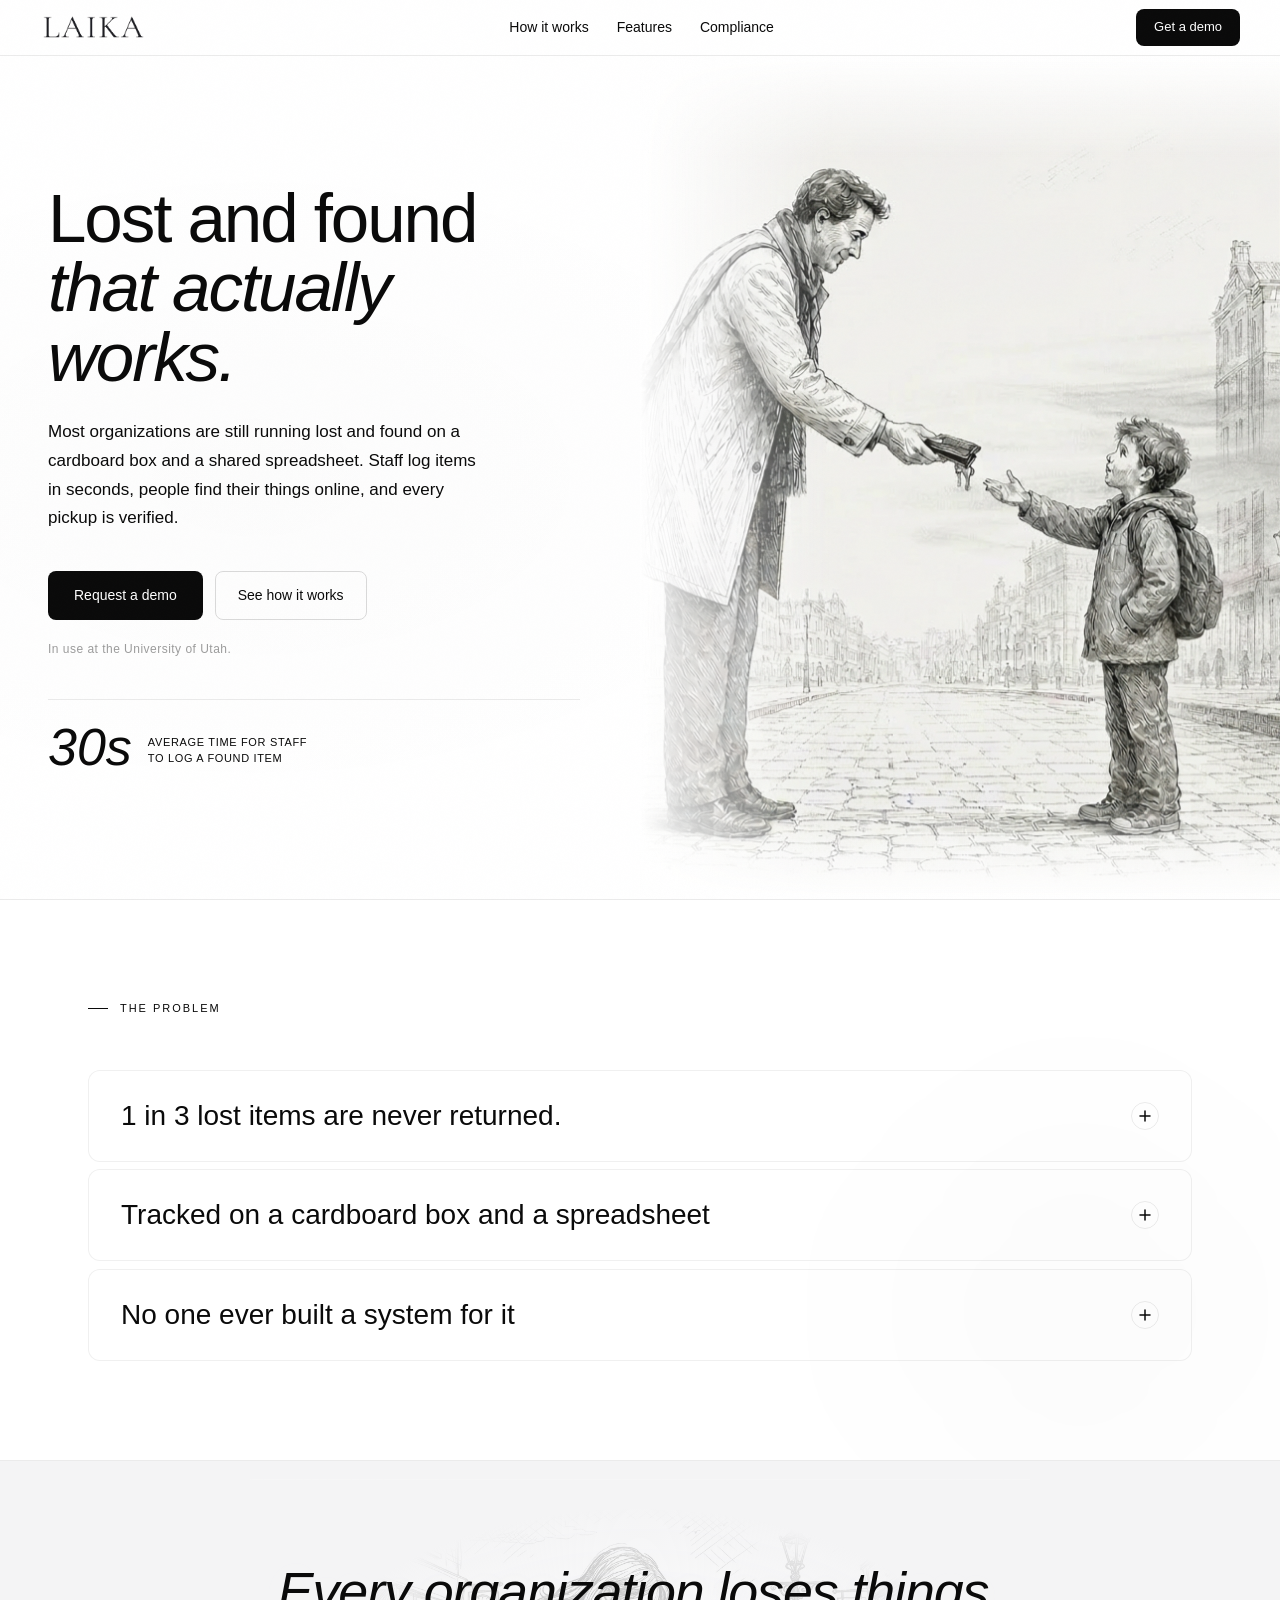
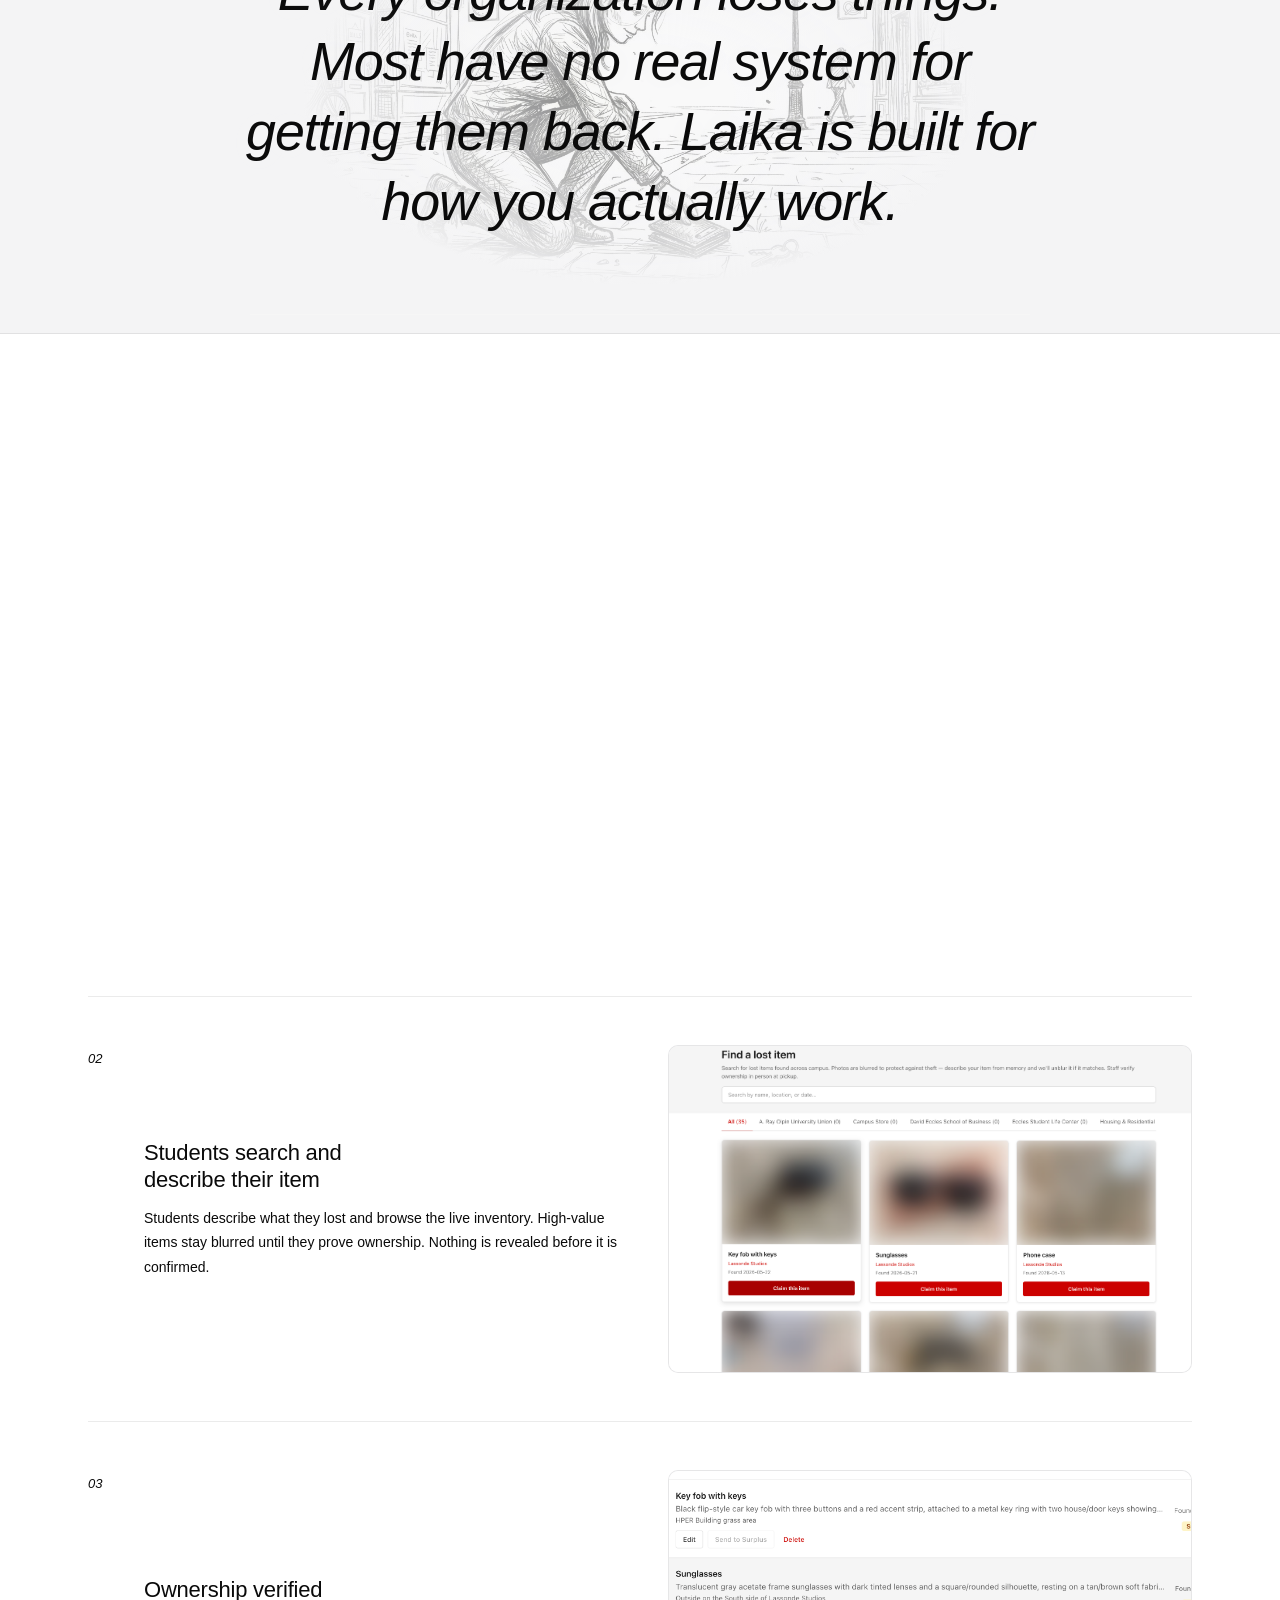
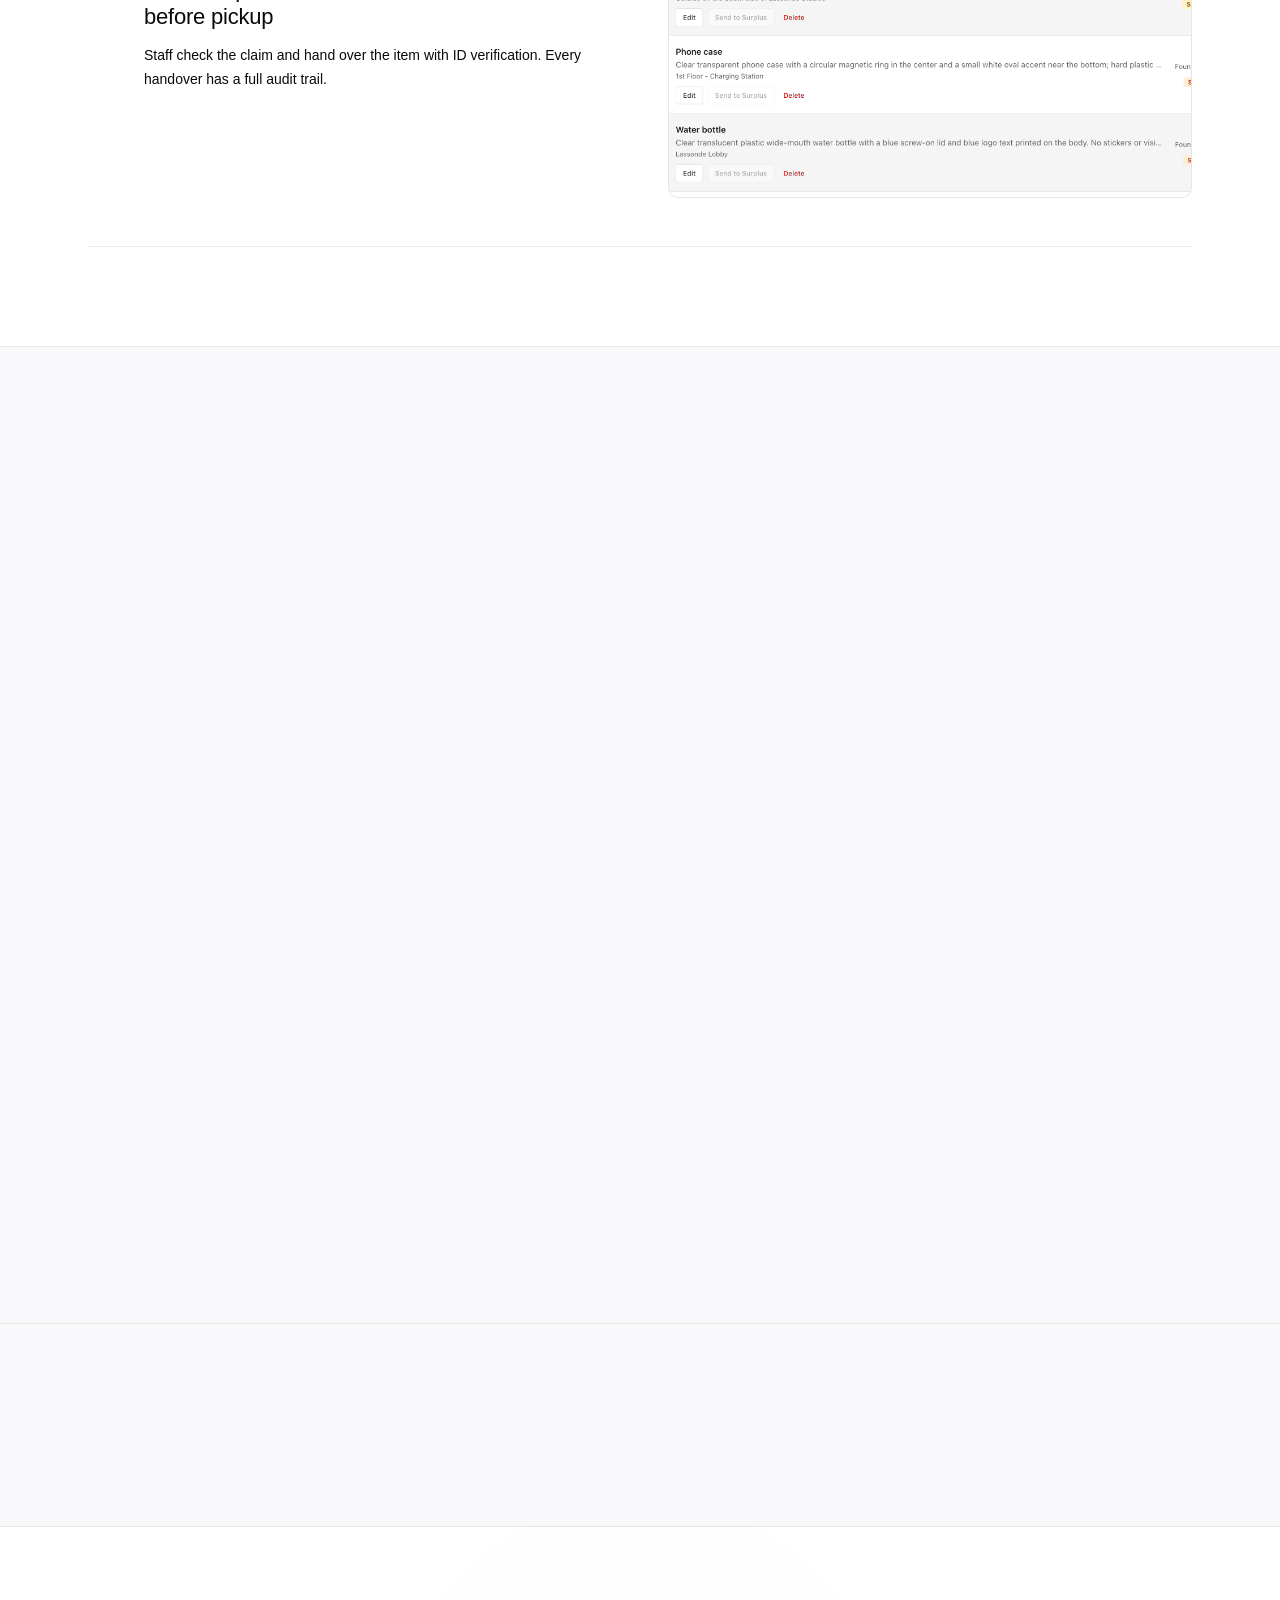
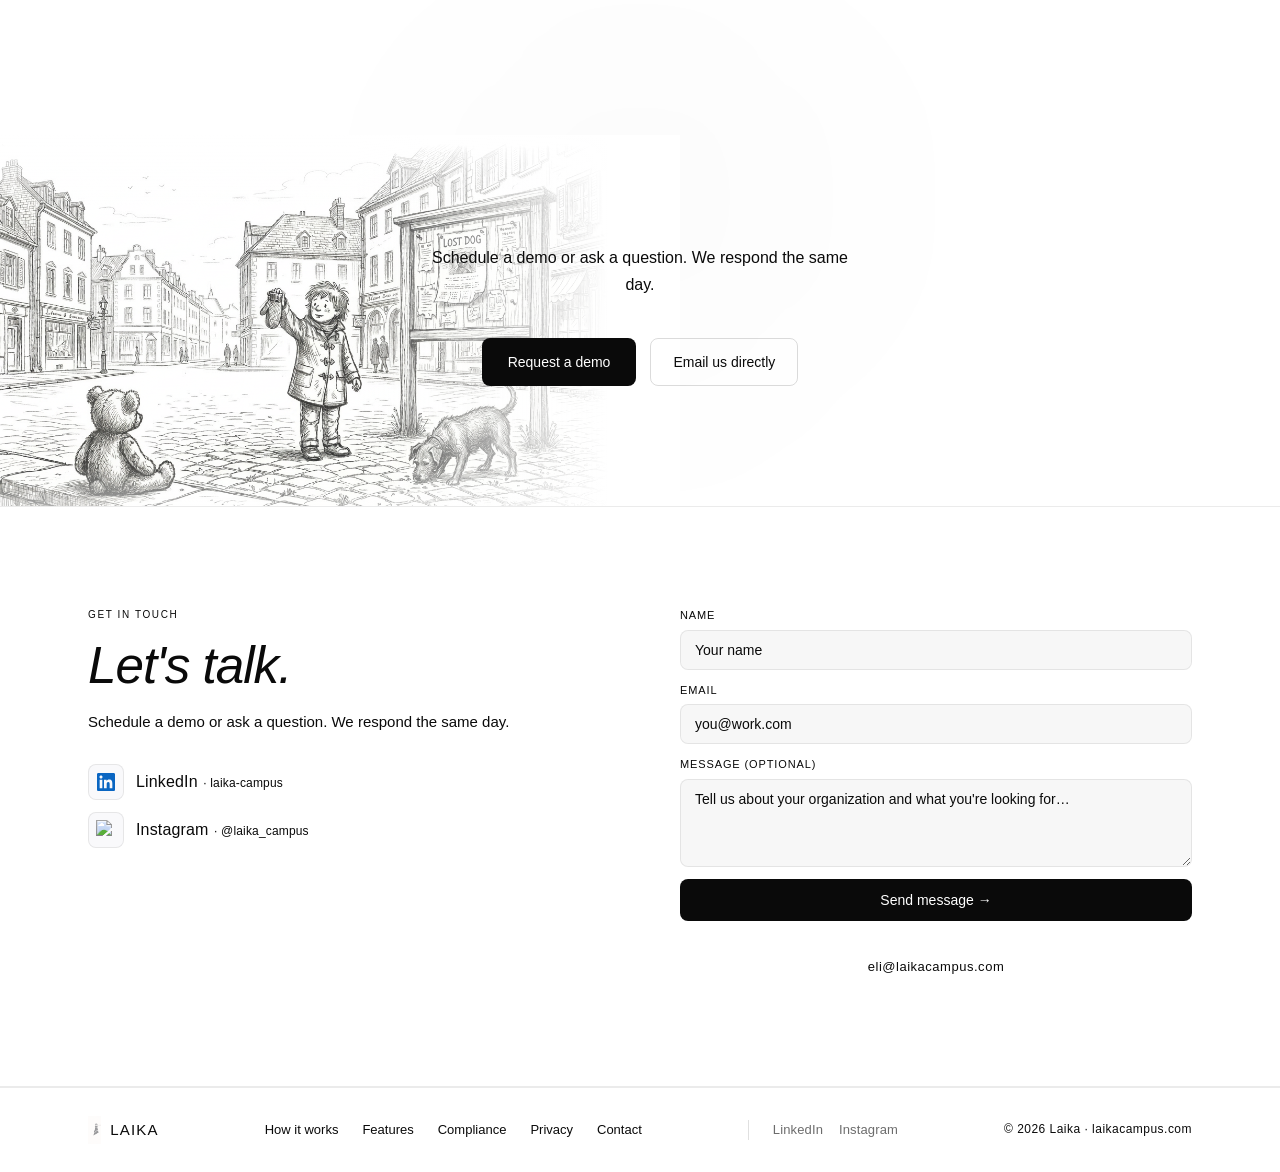
==== index.html @ a69e07b5 "style(marketing): switch all text to Satoshi and unify to one dark color Replace Inter + Cormorant G" ====
<!DOCTYPE html>
<html lang="en">
<head>
<meta charset="UTF-8">
<meta name="viewport" content="width=device-width, initial-scale=1.0">
<title>Laika · Lost & Found for Universities</title>
<meta name="description" content="Laika is modern lost and found infrastructure. Staff log items in 30 seconds. People find their things online. Ownership verified at pickup.">
<link rel="preconnect" href="https://api.fontshare.com" crossorigin>
<link href="https://api.fontshare.com/v2/css?f[]=satoshi@300,400,500,700,900&display=swap" rel="stylesheet">
<link rel="stylesheet" href="motion.css">
<script>document.documentElement.classList.add('js-motion');</script>
<style>
*,*::before,*::after{margin:0;padding:0;box-sizing:border-box}
html{scroll-behavior:auto}

:root{
  /* Swarm-matched light palette */
  --bg:      #ffffff;
  --bg2:     #f9f9fb;
  --bg3:     #f4f4f5;
  --surface: rgba(0,0,0,0.02);
  --border:  rgba(0,0,0,0.08);
  --border2: rgba(0,0,0,0.04);
  --text:    #0a0a0a;
  --text2:   #0a0a0a;
  --text3:   #0a0a0a;
  --accent:  #0a0a0a;
  --r:       8px;
  --max:     1200px;
  --pad:     48px;
}

body{
  background:var(--bg);
  color:var(--text);
  font-family:'Satoshi',-apple-system,sans-serif;
  font-size:16px;
  line-height:1.6;
  -webkit-font-smoothing:antialiased;
  overflow-x:hidden;
  padding-top:56px;
}

/* Grain overlay */
body::before{
  content:'';position:fixed;inset:0;
  pointer-events:none;z-index:9999;opacity:0.015;
  background-image:url("data:image/svg+xml,%3Csvg viewBox='0 0 256 256' xmlns='http://www.w3.org/2000/svg'%3E%3Cfilter id='n'%3E%3CfeTurbulence type='fractalNoise' baseFrequency='0.9' numOctaves='4' stitchTiles='stitch'/%3E%3C/filter%3E%3Crect width='100%25' height='100%25' filter='url(%23n)'/%3E%3C/svg%3E");
  background-size:180px;
}

.wrap{
  max-width:var(--max);
  margin:0 auto;
  padding:0 var(--pad);
}


/* ─── NAV ─────────────────────────────────────────────────────────────────── */
nav{
  position:fixed;top:0;left:0;right:0;z-index:100;
  height:56px;
  display:flex;align-items:center;
  background:rgba(255,255,255,0.92);
  backdrop-filter:blur(20px);
  -webkit-backdrop-filter:blur(20px);
  border-bottom:1px solid var(--border);
}
.nav-inner{
  padding:0 40px;width:100%;
  display:flex;align-items:center;justify-content:space-between;
}
.nav-logo{
  text-decoration:none;
  display:flex;align-items:center;gap:9px;
}
.nav-logo-mark{
  height:28px;width:auto;display:block;
  opacity:0.85;
}
.nav-logo-img{
  height:28px;width:auto;display:block;
}
.nav-links{
  display:flex;align-items:center;gap:28px;
}
.nav-link{
  font-size:14px;font-weight:400;
  color:var(--text2);text-decoration:none;
  transition:color 0.15s;
}
.nav-link:hover{color:var(--text);}
.nav-cta{
  background:var(--accent);color:var(--bg);
  padding:8px 18px;border-radius:var(--r);
  font-size:13px;font-weight:500;
  text-decoration:none;
  transition:opacity 0.15s,transform 0.15s;
}
.nav-cta:hover{opacity:0.88;transform:translateY(-1px);}

/* ─── HERO ────────────────────────────────────────────────────────────────── */
.hero{
  min-height:calc(100vh - 56px);
  display:grid;
  grid-template-columns:1fr 1fr;
  align-items:center;
  position:relative;overflow:hidden;
  border-bottom:1px solid var(--border);
}
.hero::before{
  content:'';position:absolute;inset:0;
  background:radial-gradient(ellipse 70% 60% at 20% 50%, rgba(0,0,0,0.012) 0%, transparent 70%);
  pointer-events:none;
}

.hero-text{
  padding:80px 0 80px var(--pad);
  max-width:580px;
  position:relative;z-index:2;
}

.hero-eyebrow{
  display:inline-flex;align-items:center;gap:10px;
  font-size:11px;font-weight:500;
  letter-spacing:0.18em;text-transform:uppercase;
  color:var(--text3);margin-bottom:28px;
  animation:laika-up 0.6s 0.08s var(--motion-ease) both;
}
.hero-eyebrow::before{
  content:'';width:22px;height:1px;
  background:var(--text3);display:inline-block;flex-shrink:0;
}

.hero h1{
  font-family:'Satoshi',sans-serif;
  font-size:clamp(52px,5.4vw,78px);
  font-weight:300;line-height:1.0;
  letter-spacing:-0.03em;
  color:var(--text);
  margin-bottom:26px;
  animation:laika-up 0.6s 0.18s var(--motion-ease) both;
}
.hero h1 em{font-style:italic;color:#0a0a0a;}

.hero-sub{
  font-size:17px;color:var(--text2);
  font-weight:300;line-height:1.7;
  max-width:440px;margin-bottom:38px;
  animation:laika-up 0.6s 0.28s var(--motion-ease) both;
}

.hero-btns{
  display:flex;align-items:center;gap:12px;
  margin-bottom:20px;
  animation:laika-up 0.6s 0.37s var(--motion-ease) both;
}
.hero-trust{
  font-size:12px;font-weight:400;
  color:rgba(10,10,10,0.4);
  letter-spacing:0.04em;
  margin-bottom:40px;
}
.btn-primary{
  background:var(--accent);color:var(--bg);
  padding:13px 26px;border-radius:var(--r);
  font-size:14px;font-weight:500;
  text-decoration:none;
  transition:opacity 0.15s,transform 0.15s,box-shadow 0.2s;
}
.btn-primary:hover{
  opacity:0.9;transform:translateY(-2px);
  box-shadow:0 8px 28px rgba(0,0,0,0.12);
}
.btn-secondary{
  font-size:14px;font-weight:400;
  color:var(--text2);text-decoration:none;
  border:1px solid rgba(0,0,0,0.14);
  padding:12px 22px;border-radius:var(--r);
  transition:border-color 0.15s,color 0.15s;
}
.btn-secondary:hover{color:var(--text);border-color:rgba(0,0,0,0.35);}

.hero-stat{
  display:flex;align-items:flex-end;gap:16px;
  padding-top:24px;
  border-top:1px solid var(--border);
  animation:laika-up 0.6s 0.46s var(--motion-ease) both;
}
.hero-stat-num{
  font-family:'Satoshi',sans-serif;
  font-size:52px;font-weight:300;font-style:italic;
  color:var(--text);line-height:0.9;
}
.hero-stat-label{
  font-size:11px;font-weight:400;
  color:var(--text3);letter-spacing:0.06em;
  text-transform:uppercase;line-height:1.5;
  padding-bottom:4px;
}

.hero-img{
  position:relative;
  align-self:stretch;
  overflow:hidden;
  min-height:540px;
}
.hero-img::before{
  content:'';position:absolute;inset:0;
  background:linear-gradient(to right, var(--bg) 0%, transparent 30%);
  z-index:2;pointer-events:none;
}
.hero-img::after{
  content:'';position:absolute;inset:0;
  background:linear-gradient(to bottom, var(--bg) 0%, transparent 12%, transparent 88%, var(--bg) 100%);
  z-index:2;pointer-events:none;
}
.hero-illustration{
  width:100%;height:100%;
  object-fit:cover;object-position:center top;
  opacity:0.95;
  animation:hero-settle 1.5s 0.05s var(--motion-ease) both;
}
@keyframes hero-settle{
  from{opacity:0;transform:scale(1.04);}
  to{opacity:0.95;transform:scale(1);}
}


/* ─── PROBLEM ─────────────────────────────────────────────────────────────── */
.problem{
  padding:100px 0;
  border-bottom:1px solid var(--border);
  background:var(--bg);
  position:relative;overflow:hidden;
}
.problem::after{
  content:'';position:absolute;
  bottom:-150px;right:-100px;
  width:600px;height:600px;border-radius:50%;
  background:radial-gradient(circle, rgba(0,0,0,0.018) 0%, transparent 65%);
  filter:blur(80px);pointer-events:none;
}

.s-kicker{
  display:flex;align-items:center;gap:12px;
  font-size:11px;font-weight:500;
  letter-spacing:0.18em;text-transform:uppercase;
  color:var(--text3);margin-bottom:52px;
}
.s-kicker::before{
  content:'';width:20px;height:1px;
  background:var(--text3);display:inline-block;flex-shrink:0;
}

/* ─── PROBLEM BARS ────────────────────────────────────────────────────────── */
.prob-bars{
  display:flex;flex-direction:column;gap:8px;
}
.prob-bar{
  border:1px solid rgba(0,0,0,0.06);
  border-radius:12px;background:var(--bg);
  overflow:hidden;
  transition:border-color 0.18s,background 0.18s;
}
.prob-bar:hover{
  border-color:rgba(0,0,0,0.12);background:var(--bg2);
}
.prob-bar[open]{
  background:var(--bg2);border-color:rgba(0,0,0,0.1);
}
.prob-bar-head{
  display:flex;align-items:center;gap:24px;
  padding:28px 32px;cursor:pointer;list-style:none;
  user-select:none;-webkit-user-select:none;
}
.prob-bar-head::-webkit-details-marker{display:none;}
.prob-bar-head::marker{display:none;}
.prob-bar-hl{
  flex:1;display:flex;align-items:center;gap:24px;
  font-family:'Satoshi',sans-serif;
  font-size:clamp(20px,2.2vw,28px);
  font-weight:300;color:var(--text);line-height:1.2;
}
.prob-bar-icon{
  flex-shrink:0;margin-left:auto;
  width:28px;height:28px;
  border:1px solid var(--border);border-radius:50%;
  display:flex;align-items:center;justify-content:center;
  color:var(--text3);
  transition:transform 0.22s var(--motion-ease),background 0.18s;
}
.prob-bar[open] .prob-bar-icon{
  transform:rotate(45deg);background:var(--bg3);
}
.prob-bar-body{
  padding:0 32px 28px;
  font-size:14px;font-weight:300;
  color:var(--text2);line-height:1.75;
  max-width:660px;
}

/* ─── MISSION STRIP ───────────────────────────────────────────────────────── */
.mission{
  padding:96px var(--pad);
  border-bottom:1px solid var(--border);
  background:var(--bg3);
  text-align:center;
  position:relative;overflow:hidden;
}
.mission-illus{
  position:absolute;
  top:50%;left:50%;
  transform:translate(-50%,-50%);
  width:780px;z-index:0;pointer-events:none;
}
.mission-illus::before{
  content:'';position:absolute;inset:0;z-index:2;
  background:radial-gradient(ellipse 60% 60% at center, transparent 20%, var(--bg3) 72%);
}
.mission-illus img{
  width:100%;height:auto;display:block;
  mix-blend-mode:multiply;opacity:0.45;
}
.mission-text{
  position:relative;z-index:1;
  font-family:'Satoshi',sans-serif;
  font-size:clamp(32px,4.2vw,60px);
  font-weight:300;font-style:italic;
  color:var(--text);
  line-height:1.3;letter-spacing:-0.02em;
  max-width:820px;
  margin:0 auto;
  text-shadow:0 0 60px var(--bg3), 0 0 30px var(--bg3);
}

/* ─── HOW IT WORKS ────────────────────────────────────────────────────────── */
.how{
  padding:100px 0;
  border-bottom:1px solid var(--border);
}
.how-head{
  display:flex;align-items:baseline;justify-content:space-between;
  margin-bottom:60px;
}
.how-title{
  font-family:'Satoshi',sans-serif;
  font-size:clamp(34px,3.8vw,50px);
  font-weight:300;color:var(--text);letter-spacing:-0.02em;
}
.how-subtitle{
  font-family:'Satoshi',sans-serif;
  font-size:15px;font-style:italic;
  font-weight:300;color:var(--text3);
}

.how-step{
  display:grid;
  grid-template-columns:56px 1fr 1fr;
  gap:0;
  border-top:1px solid var(--border);
  padding:48px 0;
  align-items:center;
}
.how-step:last-child{
  border-bottom:1px solid var(--border);
}
.step-n{
  font-family:'Satoshi',sans-serif;
  font-size:13px;font-style:italic;font-weight:300;
  color:var(--text3);align-self:start;padding-top:4px;
}
.step-info{padding-right:40px;}
.step-name{
  font-family:'Satoshi',sans-serif;
  font-size:22px;font-weight:400;
  color:var(--text);letter-spacing:-0.01em;
  line-height:1.25;margin-bottom:12px;
}
.step-desc{
  font-size:14px;font-weight:300;
  color:var(--text2);line-height:1.75;
}
.step-visual{
  border-radius:10px;overflow:hidden;
  border:1px solid var(--border);
  background:var(--bg2);
  aspect-ratio:16/10;
  display:flex;align-items:center;justify-content:center;
}
.step-visual img{
  width:100%;height:100%;object-fit:cover;
}
.step-ph{
  display:flex;flex-direction:column;
  align-items:center;justify-content:center;
  gap:10px;
  color:var(--text3);
  font-size:11px;font-weight:400;
  letter-spacing:0.12em;text-transform:uppercase;
  width:100%;height:100%;
}
.step-ph-bar{
  width:32px;height:2px;
  background:rgba(0,0,0,0.1);
  border-radius:1px;
}

/* ─── FEATURES ────────────────────────────────────────────────────────────── */
.features{
  padding:100px 0;
  border-bottom:1px solid var(--border);
  background:var(--bg2);
}
.feat-head{
  margin-bottom:60px;
}
.feat-title{
  font-family:'Satoshi',sans-serif;
  font-size:clamp(34px,3.8vw,50px);
  font-weight:300;color:var(--text);
  letter-spacing:-0.02em;margin-bottom:14px;
}
.feat-sub{
  font-size:15px;color:var(--text2);
  font-weight:300;max-width:500px;line-height:1.7;
}

.feat-grid{
  display:grid;grid-template-columns:repeat(3,1fr);gap:16px;
  margin-bottom:16px;
}
.feat-grid-2{
  display:grid;grid-template-columns:repeat(2,1fr);gap:16px;
}
.feat-card{
  background:rgba(0,0,0,0.02);
  border:1px solid var(--border);
  border-radius:12px;padding:28px 24px;
  transition:background 0.18s,border-color 0.18s;
}
.feat-card:hover{
  background:rgba(0,0,0,0.04);
  border-color:rgba(0,0,0,0.15);
}
.feat-icon{
  width:34px;height:34px;border-radius:8px;
  background:rgba(255,255,255,0.05);
  border:1px solid var(--border);
  display:flex;align-items:center;justify-content:center;
  margin-bottom:18px;
}
.feat-icon svg{width:16px;height:16px;stroke:var(--text2);fill:none;stroke-width:1.5;stroke-linecap:round;stroke-linejoin:round;}
.feat-name{
  font-family:'Satoshi',sans-serif;
  font-size:20px;font-weight:400;
  color:var(--text);letter-spacing:-0.01em;
  margin-bottom:9px;
}
.feat-desc{
  font-size:13px;font-weight:300;
  color:var(--text2);line-height:1.7;
}

/* ─── COMPLIANCE ──────────────────────────────────────────────────────────── */
.compliance{
  padding:80px 0;
  border-bottom:1px solid var(--border);
  background:var(--bg2);
}
.comp-tabs{
  display:flex;flex-wrap:wrap;gap:10px;align-items:center;
}
.comp-tab{
  font-size:13px;font-weight:400;
  color:var(--text);
  border:1px solid rgba(0,0,0,0.15);
  border-radius:100px;
  padding:10px 20px;
  white-space:nowrap;
}
.comp-tab-cta{
  text-decoration:none;
  background:var(--text);color:var(--bg);
  border-color:var(--text);
  transition:opacity 0.15s;
}
.comp-tab-cta:hover{opacity:0.75;}

/* ─── DEMO CTA ────────────────────────────────────────────────────────────── */
.demo-cta{
  padding:120px 0;
  border-bottom:1px solid var(--border);
  text-align:center;
  position:relative;overflow:hidden;
}
.demo-cta::before{
  content:'';position:absolute;
  top:-80px;left:50%;transform:translateX(-50%);
  width:700px;height:700px;border-radius:50%;
  background:radial-gradient(circle, rgba(0,0,0,0.015) 0%, transparent 65%);
  filter:blur(80px);pointer-events:none;
}
.demo-cta-illus{
  position:absolute;bottom:-30px;left:-40px;
  width:720px;z-index:0;pointer-events:none;
}
.demo-cta-illus::before{
  content:'';position:absolute;inset:0;z-index:2;
  background:linear-gradient(to right, transparent 55%, var(--bg) 90%);
}
.demo-cta-illus::after{
  content:'';position:absolute;inset:0;z-index:2;
  background:linear-gradient(to bottom, var(--bg) 0%, transparent 18%, transparent 82%, var(--bg) 100%);
}
.demo-cta-illus img{
  width:100%;height:auto;display:block;
  mix-blend-mode:multiply;opacity:0.8;
}
.demo-cta .wrap{position:relative;z-index:1;}

.demo-cta-eyebrow{
  font-size:11px;font-weight:500;
  letter-spacing:0.18em;text-transform:uppercase;
  color:var(--text3);margin-bottom:20px;
}
.demo-cta-title{
  font-family:'Satoshi',sans-serif;
  font-size:clamp(40px,5vw,66px);
  font-weight:300;font-style:italic;
  color:var(--text);line-height:1.1;
  letter-spacing:-0.02em;margin-bottom:18px;
  position:relative;z-index:1;
}
.demo-cta-sub{
  font-size:16px;color:var(--text2);
  font-weight:300;max-width:440px;
  margin:0 auto 40px;line-height:1.7;
  position:relative;z-index:1;
}
.demo-cta-btns{
  display:flex;align-items:center;justify-content:center;
  gap:14px;position:relative;z-index:1;
}

/* ─── CONTACT ─────────────────────────────────────────────────────────────── */
.contact{
  padding:100px 0;
  border-bottom:1px solid var(--border);
}
.contact-inner{
  display:grid;grid-template-columns:1fr 1fr;
  gap:80px;align-items:start;
}
.contact-label{
  font-size:10px;font-weight:500;
  letter-spacing:0.16em;text-transform:uppercase;
  color:var(--text3);margin-bottom:16px;
}
.contact-title{
  font-family:'Satoshi',sans-serif;
  font-size:clamp(34px,4vw,52px);
  font-weight:300;font-style:italic;
  color:var(--text);line-height:1.06;
  letter-spacing:-0.02em;margin-bottom:16px;
}
.contact-sub{
  font-size:15px;font-weight:300;
  color:var(--text2);line-height:1.75;
  margin-bottom:28px;
}
.contact-socials{
  display:flex;flex-direction:column;gap:12px;
}
.contact-social-link{
  display:inline-flex;align-items:center;gap:12px;
  text-decoration:none;
  color:var(--text);
  transition:opacity 0.15s;
}
.contact-social-link:hover{opacity:0.6;}
.contact-social-icon{
  width:36px;height:36px;flex-shrink:0;
  border:1px solid var(--border);border-radius:8px;
  display:flex;align-items:center;justify-content:center;
  background:var(--bg2);
}
.contact-social-icon svg{width:18px;height:18px;}
.contact-social-name{
  font-size:16px;font-weight:400;
  letter-spacing:0.01em;
}
.contact-social-handle{
  font-size:12px;font-weight:300;
  color:var(--text3);
  margin-left:2px;
}
/* Contact form dark style */
.contact-form{display:flex;flex-direction:column;gap:12px;width:100%;}
.cf-row{display:flex;flex-direction:column;gap:5px;}
.cf-label{
  font-size:11px;font-weight:500;
  letter-spacing:0.08em;text-transform:uppercase;
  color:var(--text3);
}
.cf-input{
  background:rgba(0,0,0,0.03);
  border:1px solid var(--border);
  border-radius:var(--r);padding:11px 14px;
  font-size:14px;font-weight:300;
  color:var(--text);font-family:inherit;
  outline:none;width:100%;box-sizing:border-box;
  transition:border-color 0.15s,box-shadow 0.15s;
  -webkit-appearance:none;
}
.cf-input:focus{
  border-color:rgba(0,0,0,0.4);
  box-shadow:0 0 0 3px rgba(0,0,0,0.06);
}
.cf-input::placeholder{color:var(--text3);}
.cf-textarea{resize:vertical;min-height:88px;}
.cf-submit{
  width:100%;cursor:pointer;
  font-family:inherit;border:none;
}
.cf-submit:disabled{opacity:0.5;cursor:not-allowed;transform:none!important;box-shadow:none!important;}
.cf-status{
  font-size:13px;font-weight:300;
  color:var(--text2);margin:0;min-height:16px;text-align:center;
}
.cf-status.cf-ok{color:var(--text);}
.cf-status.cf-err{color:var(--text);}
.contact-email{
  display:block;text-align:center;
  font-size:13px;font-weight:300;
  color:var(--text3);text-decoration:none;
  letter-spacing:0.04em;
  transition:color 0.15s;padding:8px 0;
}
.contact-email:hover{color:var(--text);}

/* ─── FOOTER ──────────────────────────────────────────────────────────────── */
footer{
  border-top:1px solid var(--border);
  padding:28px 0;background:var(--bg);
}
.footer-inner{
  max-width:var(--max);margin:0 auto;
  padding:0 var(--pad);
  display:flex;align-items:center;justify-content:space-between;
}
.footer-logo{display:flex;align-items:center;gap:9px;}
.footer-logo-mark{height:28px;width:auto;opacity:0.45;}
.footer-logo-text{
  font-family:'Satoshi',sans-serif;
  font-size:15px;font-weight:300;
  color:var(--text3);
  letter-spacing:0.08em;text-transform:uppercase;
}
.footer-links{
  display:flex;align-items:center;gap:24px;
}
.footer-link{
  font-size:13px;font-weight:300;
  color:var(--text3);text-decoration:none;
  transition:color 0.15s;
}
.footer-link:hover{color:var(--text2);}
.footer-social{
  display:flex;align-items:center;gap:16px;
  padding-left:24px;
  border-left:1px solid rgba(0,0,0,0.12);
}
.footer-social-link{
  font-size:13px;font-weight:500;
  color:rgba(10,10,10,0.6);text-decoration:none;
  transition:color 0.15s;
  letter-spacing:0.01em;
}
.footer-social-link:hover{color:#0a0a0a;}
.footer-copy{
  font-size:12px;color:#0a0a0a;
  letter-spacing:0.04em;
}

/* ─── REDUCED MOTION ──────────────────────────────────────────────────────── */
@media(prefers-reduced-motion:reduce){
  .hero-eyebrow,.hero h1,.hero-sub,.hero-btns,.hero-stat{
    animation:none!important;opacity:1!important;transform:none!important;
  }
  .hero-illustration{
    animation:none!important;opacity:0.95!important;transform:none!important;
  }
}

/* ─── RESPONSIVE ──────────────────────────────────────────────────────────── */
@media(max-width:900px){
  :root{--pad:28px;}
  body{padding-top:52px;}

  .nav-links{display:none;}
  nav{height:52px;}

  .hero{grid-template-columns:1fr;min-height:auto;}
  .hero-img{
    order:-1;height:260px;min-height:0;
  }
  .hero-img::before{
    background:linear-gradient(to bottom,transparent 20%,var(--bg) 85%);
  }
  .hero-img::after{display:none;}
  .hero-text{
    padding:40px var(--pad) 64px;
    max-width:100%;
  }

  .prob-bar-head{padding:20px;gap:16px;}
  .prob-bar-body{padding:0 20px 20px;}
  .prob-bar-hl{gap:16px;}

  .mission{padding:64px var(--pad);}

  .how-step{grid-template-columns:40px 1fr;padding:32px 0;}
  .step-info{grid-column:2;padding-right:0;}
  .step-visual{grid-column:1 / -1;margin-top:20px;}

  .feat-grid{grid-template-columns:1fr 1fr;}
  .feat-grid-2{grid-template-columns:1fr;max-width:100%;}

  .compliance{padding:52px 0;}

  .contact-inner{grid-template-columns:1fr;gap:40px;}
  .demo-cta{padding:80px 0;}

  .footer-inner{flex-direction:column;gap:16px;text-align:center;}
  .footer-links{flex-wrap:wrap;justify-content:center;}
  .footer-social{padding-left:0;border-left:none;justify-content:center;}
}

@media(max-width:600px){
  .feat-grid{grid-template-columns:1fr;}
  .hero-btns{flex-direction:column;align-items:flex-start;}
}
</style>
</head>
<body>

<!-- NAV -->
<nav>
  <div class="nav-inner">
    <a href="#" class="nav-logo">
      <img class="nav-logo-img" src="laika-wordmark.png" alt="Laika">
    </a>
    <div class="nav-links">
      <a href="#how" class="nav-link">How it works</a>
      <a href="#features" class="nav-link">Features</a>
      <a href="compliance.html" class="nav-link">Compliance</a>
    </div>
    <a href="#contact" class="nav-cta">Get a demo</a>
  </div>
</nav>

<!-- HERO -->
<section class="hero">
  <div class="hero-text">
    <h1 id="hero-h1">Lost and found<br><em>that actually works.</em></h1>
    <p class="hero-sub">
      Most organizations are still running lost and found on a cardboard box and a shared spreadsheet. Staff log items in seconds, people find their things online, and every pickup is verified.
    </p>
    <div class="hero-btns">
      <a href="#contact" class="btn-primary">Request a demo</a>
      <a href="#how" class="btn-secondary">See how it works</a>
    </div>
    <div class="hero-trust reveal">In use at the University of Utah.</div>
    <div class="hero-stat">
      <div class="hero-stat-num" data-counter="30" data-suffix="s" data-duration="1200">30s</div>
      <div class="hero-stat-label">Average time for staff<br>to log a found item</div>
    </div>
  </div>
  <div class="hero-img">
    <img
      class="hero-illustration"
      src="hero-illustration.png"
      alt="Person returning a lost item"
      loading="eager"
      decoding="async"
    >
  </div>
</section>

<!-- THE PROBLEM -->
<section class="problem" id="problem">
  <div class="wrap">
    <div class="s-kicker reveal-left">The problem</div>

    <div class="prob-bars" data-stagger="80">

      <details class="prob-bar reveal">
        <summary class="prob-bar-head">
          <div class="prob-bar-hl">1 in 3 lost items are never returned.</div>
          <div class="prob-bar-icon" aria-hidden="true">
            <svg viewBox="0 0 12 12" width="12" height="12" fill="none" stroke="currentColor" stroke-width="1.5" stroke-linecap="round">
              <line x1="6" y1="1" x2="6" y2="11"/><line x1="1" y1="6" x2="11" y2="6"/>
            </svg>
          </div>
        </summary>
        <div class="prob-bar-body">A general pattern wherever there is no real system in place.</div>
      </details>

      <details class="prob-bar reveal">
        <summary class="prob-bar-head">
          <div class="prob-bar-hl">Tracked on a cardboard box and a spreadsheet</div>
          <div class="prob-bar-icon" aria-hidden="true">
            <svg viewBox="0 0 12 12" width="12" height="12" fill="none" stroke="currentColor" stroke-width="1.5" stroke-linecap="round">
              <line x1="6" y1="1" x2="6" y2="11"/><line x1="1" y1="6" x2="11" y2="6"/>
            </svg>
          </div>
        </summary>
        <div class="prob-bar-body">Phone calls, email threads, handwritten logs. No central record. Staff lose hours every week chasing items by hand.</div>
      </details>

      <details class="prob-bar reveal">
        <summary class="prob-bar-head">
          <div class="prob-bar-hl">No one ever built a system for it</div>
          <div class="prob-bar-icon" aria-hidden="true">
            <svg viewBox="0 0 12 12" width="12" height="12" fill="none" stroke="currentColor" stroke-width="1.5" stroke-linecap="round">
              <line x1="6" y1="1" x2="6" y2="11"/><line x1="1" y1="6" x2="11" y2="6"/>
            </svg>
          </div>
        </summary>
        <div class="prob-bar-body">Universities run billion-dollar research programs and process thousands of students a day. Lost property still gets a Post-it note. It is not a resources problem.</div>
      </details>

    </div>
  </div>
</section>

<!-- MISSION STRIP -->
<div class="mission reveal">
  <div class="mission-illus" aria-hidden="true">
    <img src="lost-wallet.png" alt="">
  </div>
  <div class="mission-text">Every organization loses things. Most have no real system for getting them back. Laika is built for how you actually work.</div>
</div>

<!-- HOW IT WORKS -->
<section class="how" id="how">
  <div class="wrap">
    <div class="how-head reveal">
      <div class="how-title">How it works</div>
      <div class="how-subtitle">three steps</div>
    </div>

    <div class="how-step reveal">
      <div class="step-n">01</div>
      <div class="step-info">
        <div class="step-name">Staff log found items<br>in 30 seconds</div>
        <div class="step-desc">Take a photo. Laika generates the name, description, and category. Staff confirm, add a location, and save. Under 30 seconds. No training needed.</div>
      </div>
      <div class="step-visual">
        <img src="public/screenshots/claim-pickup.png" alt="Claim and pickup verification screen">
      </div>
    </div>

    <div class="how-step reveal">
      <div class="step-n">02</div>
      <div class="step-info">
        <div class="step-name">Students search and<br>describe their item</div>
        <div class="step-desc">Students describe what they lost and browse the live inventory. High-value items stay blurred until they prove ownership. Nothing is revealed before it is confirmed.</div>
      </div>
      <div class="step-visual">
        <img src="public/screenshots/student-portal.png" alt="Student portal for searching lost items">
      </div>
    </div>

    <div class="how-step reveal">
      <div class="step-n">03</div>
      <div class="step-info">
        <div class="step-name">Ownership verified<br>before pickup</div>
        <div class="step-desc">Staff check the claim and hand over the item with ID verification. Every handover has a full audit trail.</div>
      </div>
      <div class="step-visual">
        <img src="public/screenshots/staff-dashboard.png" alt="Staff dashboard showing logged lost items">
      </div>
    </div>
  </div>
</section>

<!-- FEATURES -->
<section class="features" id="features">
  <div class="wrap">
    <div class="feat-head reveal">
      <div class="s-kicker reveal-left">What Laika does</div>
      <div class="feat-title">Five tools.<br>One system.</div>
      <p class="feat-sub">For staff, for students, for the front desk.</p>
    </div>

    <div class="feat-grid" data-stagger="60">
      <div class="feat-card reveal">
        <div class="feat-icon">
          <svg viewBox="0 0 24 24"><rect x="3" y="3" width="18" height="18" rx="3"/><circle cx="12" cy="12" r="3"/></svg>
        </div>
        <div class="feat-name">AI photo intake</div>
        <div class="feat-desc">Photograph a found item and Laika instantly generates a name, description, and category. Staff confirm and save in under 30 seconds. No manual data entry.</div>
      </div>
      <div class="feat-card reveal">
        <div class="feat-icon">
          <svg viewBox="0 0 24 24"><circle cx="11" cy="11" r="8"/><line x1="21" y1="21" x2="16.65" y2="16.65"/></svg>
        </div>
        <div class="feat-name">Plain-language search</div>
        <div class="feat-desc">Students describe what they lost in their own words. Laika matches it against the live inventory with no exact match required. High-value items stay blurred until ownership is confirmed.</div>
      </div>
      <div class="feat-card reveal">
        <div class="feat-icon">
          <svg viewBox="0 0 24 24"><path d="M21 15a2 2 0 0 1-2 2H7l-4 4V5a2 2 0 0 1 2-2h14a2 2 0 0 1 2 2z"/></svg>
        </div>
        <div class="feat-name">Automatic SMS alerts</div>
        <div class="feat-desc">Students register a lost item once. The moment a matching item is logged by staff, they get a text automatically. No checking back, no polling a website.</div>
      </div>
    </div>

    <div class="feat-grid-2" data-stagger="60">
      <div class="feat-card reveal">
        <div class="feat-icon">
          <svg viewBox="0 0 24 24"><polyline points="9 11 12 14 22 4"/><path d="M21 12v7a2 2 0 0 1-2 2H5a2 2 0 0 1-2-2V5a2 2 0 0 1 2-2h11"/></svg>
        </div>
        <div class="feat-name">PIN-verified pickup</div>
        <div class="feat-desc">Every handover requires student ID and a PIN. Full audit trail from log to pickup.</div>
      </div>
      <div class="feat-card reveal">
        <div class="feat-icon">
          <svg viewBox="0 0 24 24"><rect x="2" y="3" width="20" height="14" rx="2"/><line x1="8" y1="21" x2="16" y2="21"/><line x1="12" y1="17" x2="12" y2="21"/></svg>
        </div>
        <div class="feat-name">Portal integration</div>
        <div class="feat-desc">Laika works standalone or integrates into your existing systems. Built to fit what you already have, not replace it. Setup takes minutes, not months.</div>
      </div>
    </div>
  </div>
</section>

<!-- COMPLIANCE -->
<section class="compliance" id="compliance">
  <div class="wrap">
    <div class="comp-tabs" data-stagger="60">
      <span class="comp-tab reveal">ADA / WCAG 2.1 AA</span>
      <span class="comp-tab reveal">FERPA</span>
      <span class="comp-tab reveal">HECVAT</span>
      <span class="comp-tab reveal">SOC 2</span>
      <a href="#contact" class="comp-tab comp-tab-cta reveal">Get in touch to learn more</a>
    </div>
  </div>
</section>

<!-- DEMO CTA -->
<section class="demo-cta">
  <div class="demo-cta-illus" aria-hidden="true">
    <img src="laika-kid.png" alt="">
  </div>
  <div class="wrap">
    <div class="demo-cta-eyebrow reveal">Get started</div>
    <div class="demo-cta-title reveal">Bring Laika<br>to your team.</div>
    <p class="demo-cta-sub reveal">Schedule a demo or ask a question. We respond the same day.</p>
    <div class="demo-cta-btns reveal">
      <a href="#contact" class="btn-primary">Request a demo</a>
      <a href="mailto:eli@laikacampus.com" class="btn-secondary">Email us directly</a>
    </div>
  </div>
</section>

<!-- CONTACT -->
<section class="contact" id="contact">
  <div class="contact-inner wrap">
    <div class="reveal">
      <div class="contact-label">Get in touch</div>
      <div class="contact-title">Let's talk.</div>
      <p class="contact-sub">Schedule a demo or ask a question. We respond the same day.</p>
      <div class="contact-socials">
        <a href="https://www.linkedin.com/company/laika-campus/?viewAsMember=true" class="contact-social-link" target="_blank" rel="noopener">
          <span class="contact-social-icon">
            <svg viewBox="0 0 24 24" width="20" height="20" xmlns="http://www.w3.org/2000/svg" fill="#0A66C2"><path d="M20.447 20.452h-3.554v-5.569c0-1.328-.027-3.037-1.852-3.037-1.853 0-2.136 1.445-2.136 2.939v5.667H9.351V9h3.414v1.561h.046c.477-.9 1.637-1.85 3.37-1.85 3.601 0 4.267 2.37 4.267 5.455v6.286zM5.337 7.433c-1.144 0-2.063-.926-2.063-2.065 0-1.138.92-2.063 2.063-2.063 1.14 0 2.064.925 2.064 2.063 0 1.139-.925 2.065-2.064 2.065zm1.782 13.019H3.555V9h3.564v11.452zM22.225 0H1.771C.792 0 0 .774 0 1.729v20.542C0 23.227.792 24 1.771 24h20.451C23.2 24 24 23.227 24 22.271V1.729C24 .774 23.2 0 22.222 0h.003z"/></svg>
          </span>
          <span class="contact-social-name">LinkedIn<span class="contact-social-handle"> · laika-campus</span></span>
        </a>
        <a href="https://www.instagram.com/laika_campus" class="contact-social-link" target="_blank" rel="noopener">
          <span class="contact-social-icon">
            <img src="https://cdn.simpleicons.org/instagram/E4405F" alt="Instagram" width="20" height="20">
          </span>
          <span class="contact-social-name">Instagram<span class="contact-social-handle"> · @laika_campus</span></span>
        </a>
      </div>
    </div>
    <div class="reveal">
      <form class="contact-form" id="contactForm" novalidate>
        <div class="cf-row">
          <label class="cf-label" for="cf-name">Name</label>
          <input class="cf-input" id="cf-name" name="name" type="text" placeholder="Your name" required autocomplete="name">
        </div>
        <div class="cf-row">
          <label class="cf-label" for="cf-email">Email</label>
          <input class="cf-input" id="cf-email" name="email" type="email" placeholder="you@work.com" required autocomplete="email">
        </div>
        <div class="cf-row">
          <label class="cf-label" for="cf-msg">Message (optional)</label>
          <textarea class="cf-input cf-textarea" id="cf-msg" name="message" placeholder="Tell us about your organization and what you're looking for…" rows="3"></textarea>
        </div>
        <button type="submit" class="btn-primary cf-submit">Send message →</button>
        <p class="cf-status" id="cfStatus" aria-live="polite"></p>
      </form>
      <a href="mailto:eli@laikacampus.com" class="contact-email">eli@laikacampus.com</a>
    </div>
  </div>
</section>

<!-- FOOTER -->
<footer>
  <div class="footer-inner">
    <div class="footer-logo">
      <img class="footer-logo-mark" src="faro-lighthouse.png" alt="" aria-hidden="true">
      <span class="footer-logo-text">Laika</span>
    </div>
    <div class="footer-links">
      <a href="#how" class="footer-link">How it works</a>
      <a href="#features" class="footer-link">Features</a>
      <a href="compliance.html" class="footer-link">Compliance</a>
      <a href="privacy.html" class="footer-link">Privacy</a>
      <a href="#contact" class="footer-link">Contact</a>
    </div>
    <div class="footer-social">
      <a href="https://www.linkedin.com/company/laika-campus/?viewAsMember=true" class="footer-social-link" target="_blank" rel="noopener">LinkedIn</a>
      <a href="https://www.instagram.com/laika_campus" class="footer-social-link" target="_blank" rel="noopener">Instagram</a>
    </div>
    <div class="footer-copy">© 2026 Laika · laikacampus.com</div>
  </div>
</footer>

<script>
// ── Contact form ──────────────────────────────────────────────────────────────
const contactForm = document.getElementById('contactForm');
if (contactForm) {
  contactForm.addEventListener('submit', async function(e) {
    e.preventDefault();
    const btn = contactForm.querySelector('.cf-submit');
    const status = document.getElementById('cfStatus');
    const orig = btn.textContent;
    btn.disabled = true;
    btn.textContent = 'Sending…';
    status.className = 'cf-status';
    status.textContent = '';
    try {
      const res = await fetch('/api/contact', {
        method: 'POST',
        headers: { 'Content-Type': 'application/json' },
        body: JSON.stringify({
          name: contactForm.querySelector('#cf-name').value.trim(),
          email: contactForm.querySelector('#cf-email').value.trim(),
          message: contactForm.querySelector('#cf-msg').value.trim()
        })
      });
      if (res.ok) {
        status.className = 'cf-status cf-ok';
        status.textContent = "Sent! We'll be in touch today.";
        contactForm.reset();
      } else {
        throw new Error();
      }
    } catch {
      status.className = 'cf-status cf-err';
      status.textContent = 'Something went wrong. Email eli@laikacampus.com directly.';
    }
    btn.disabled = false;
    btn.textContent = orig;
  });
}
</script>
<script src="https://cdn.jsdelivr.net/npm/lenis@1.3.23/dist/lenis.min.js"></script>
<script src="motion.js"></script>

</body>
</html>
---- motion.css ----
/* ── Laika Motion System — v1 ───────────────────────────────────────────
   Single source of truth for all motion tokens and animation primitives.
   Consumed by every page; PRs #2–5 extend this file, never duplicate it.

   Usage pattern:
     HTML: add class="reveal" (+ optional d1/d2/d3 for stagger delay)
     JS:   motion.js handles the IntersectionObserver and counter logic
     Stagger groups: data-stagger="80" on a parent, .reveal on children
     Counters: data-counter="30" data-suffix="s" data-duration="1200"
   ─────────────────────────────────────────────────────────────────── */

/* ── Motion tokens ──────────────────────────────────────────────────── */
:root {
  --motion-dur:         400ms;
  --motion-dur-slow:    600ms;
  --motion-dur-counter: 1200ms;
  --motion-ease:        cubic-bezier(0.25, 0.1, 0.25, 1); /* standard ease */
  --motion-translate:   20px;
  --motion-stagger:     70ms;
}

/* ── Initial-load hero keyframe ─────────────────────────────────────── */
/* Used by .hero-left / .hero-right for above-the-fold staggered entry. */
@keyframes laika-up {
  from { opacity: 0; transform: translateY(20px); }
  to   { opacity: 1; transform: translateY(0); }
}

/* ── Reveal — progressive enhancement ──────────────────────────────── */
/* .js-motion is added to <html> synchronously in <head> so the hidden  */
/* state is set before first paint. Without JS the class is absent and  */
/* all content renders visible — SEO and screen readers unaffected.     */
.js-motion .reveal {
  opacity: 0;
  transform: translateY(var(--motion-translate));
  transition:
    opacity   var(--motion-dur) var(--motion-ease),
    transform var(--motion-dur) var(--motion-ease);
  will-change: opacity, transform;
}

.js-motion .reveal.on {
  opacity: 1;
  transform: translateY(0);
}

/* Stagger delay helpers — apply alongside .reveal */
.js-motion .d1 { transition-delay: calc(var(--motion-stagger) * 1); }
.js-motion .d2 { transition-delay: calc(var(--motion-stagger) * 2); }
.js-motion .d3 { transition-delay: calc(var(--motion-stagger) * 3); }

/* ── Slide-from-left reveal — section kickers ───────────────────── */
.js-motion .reveal-left {
  opacity: 0;
  transform: translateX(-14px);
  transition:
    opacity   var(--motion-dur) var(--motion-ease),
    transform var(--motion-dur) var(--motion-ease);
  will-change: opacity, transform;
}
.js-motion .reveal-left.on {
  opacity: 1;
  transform: translateX(0);
}

/* ── Nav scroll state ───────────────────────────────────────────────── */
nav { transition: box-shadow 0.3s ease, border-color 0.3s ease; }
nav.scrolled {
  box-shadow: 0 2px 24px rgba(0,0,0,0.07);
  border-bottom-color: rgba(0,0,0,0.14);
}

/* ── Counter ─────────────────────────────────────────────────────────── */
[data-counter] { display: inline-block; }

/* ── Reduced motion ─────────────────────────────────────────────────── */
/* Central guard — every primitive inherits this automatically.         */
@media (prefers-reduced-motion: reduce) {
  :root {
    --motion-dur:         0ms;
    --motion-dur-slow:    0ms;
    --motion-dur-counter: 0ms;
  }

  /* Hero initial-load animations — show immediately, no movement */
  .hero-left,
  .hero-right {
    animation: none !important;
    opacity: 1 !important;
    transform: none !important;
  }

  /* Reveal — visible immediately, no transform, at most a 150ms fade */
  .js-motion .reveal,
  .js-motion .reveal-left {
    opacity: 1 !important;
    transform: none !important;
    transition: opacity 150ms ease !important;
    transition-delay: 0ms !important;
  }

  /* Decorative ambient animations — stop entirely */
  .c-blob,
  .compliance-teaser::after,
  .how-row::before,
  .service-row::before {
    animation: none !important;
    transition: none !important;
  }
}
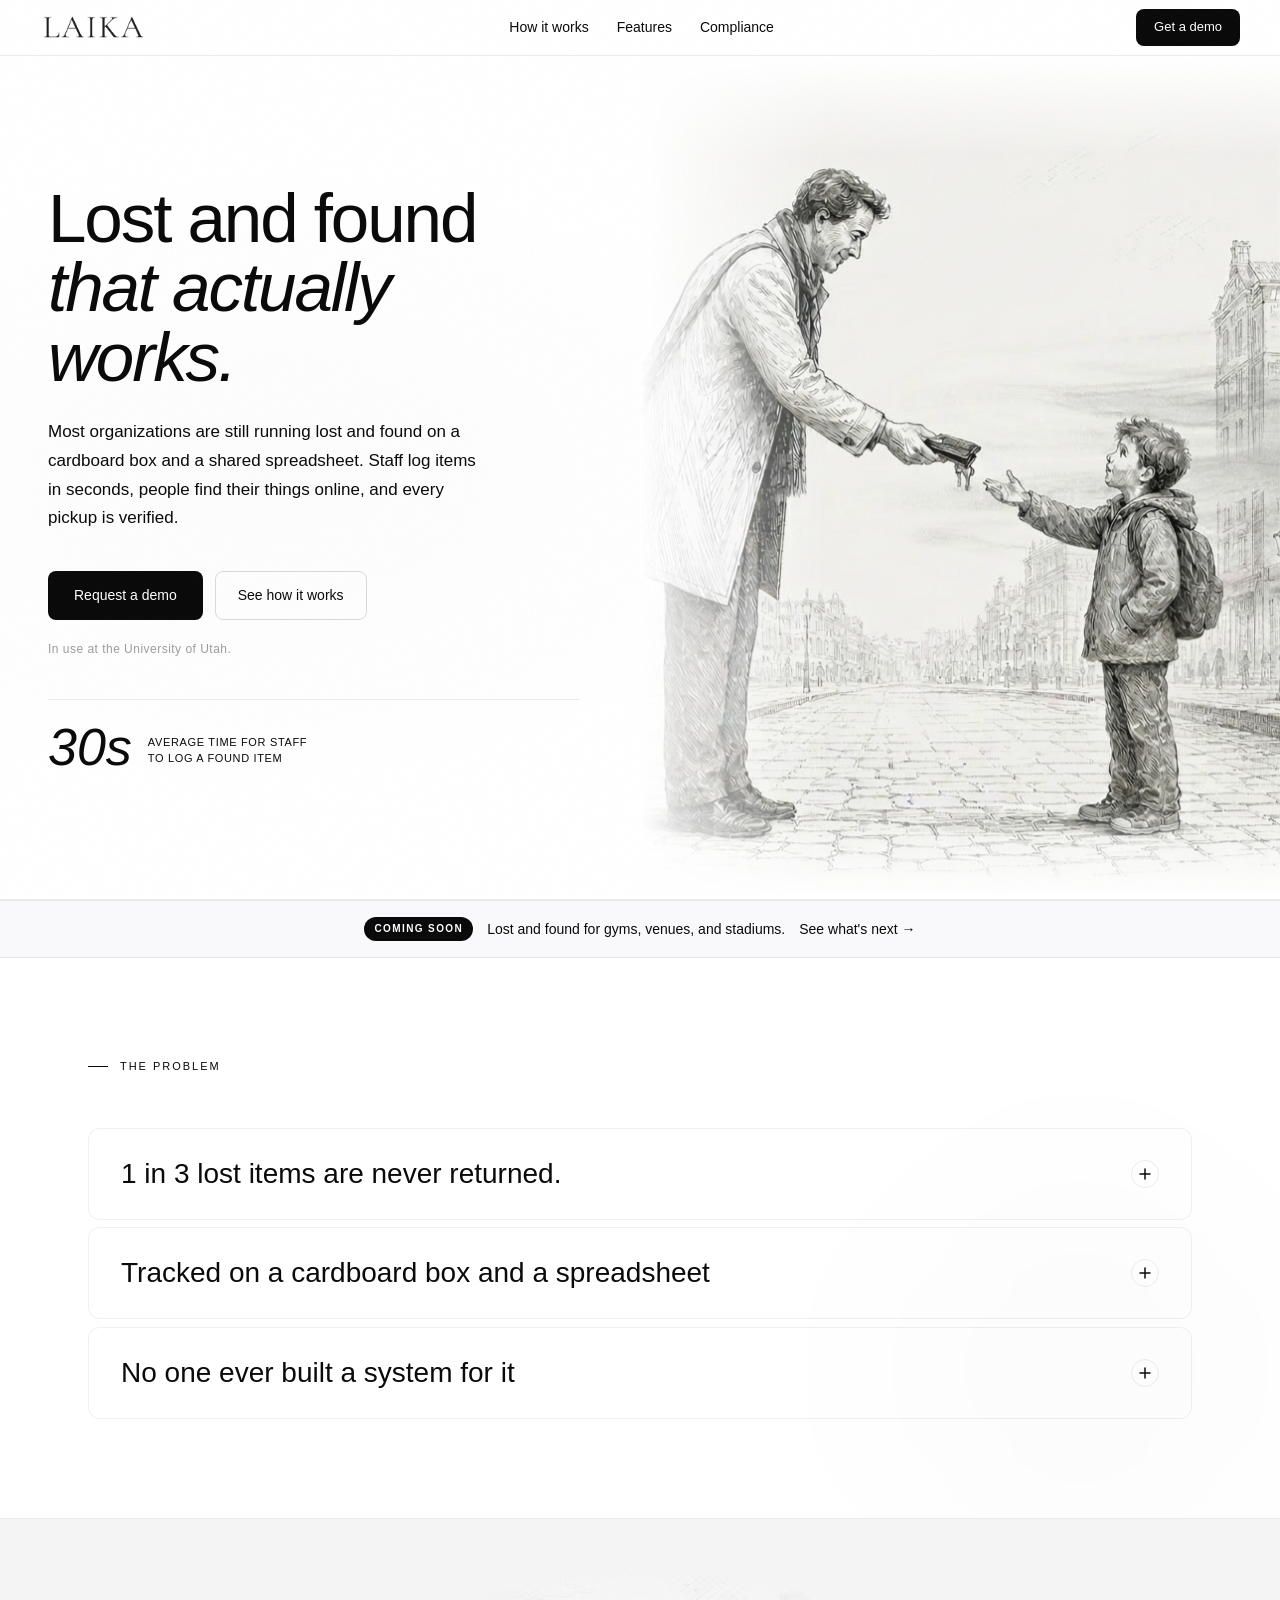
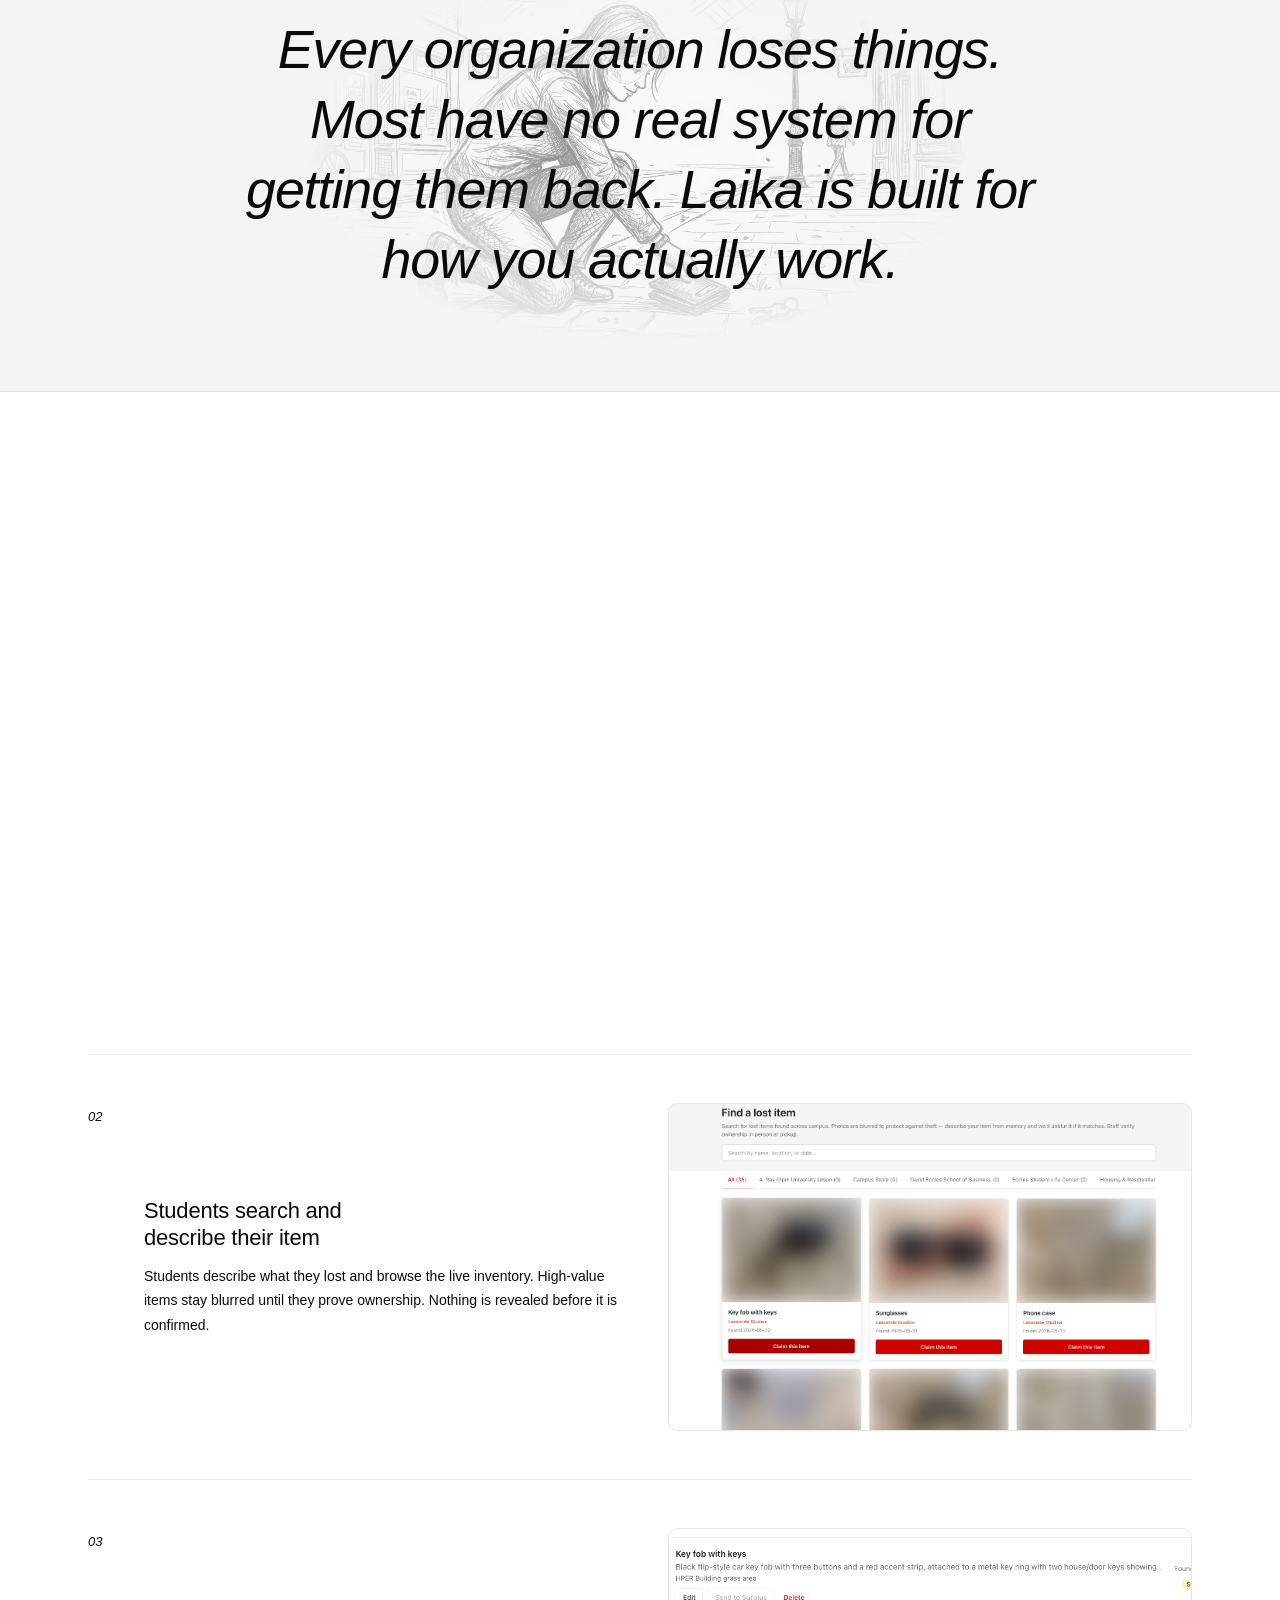
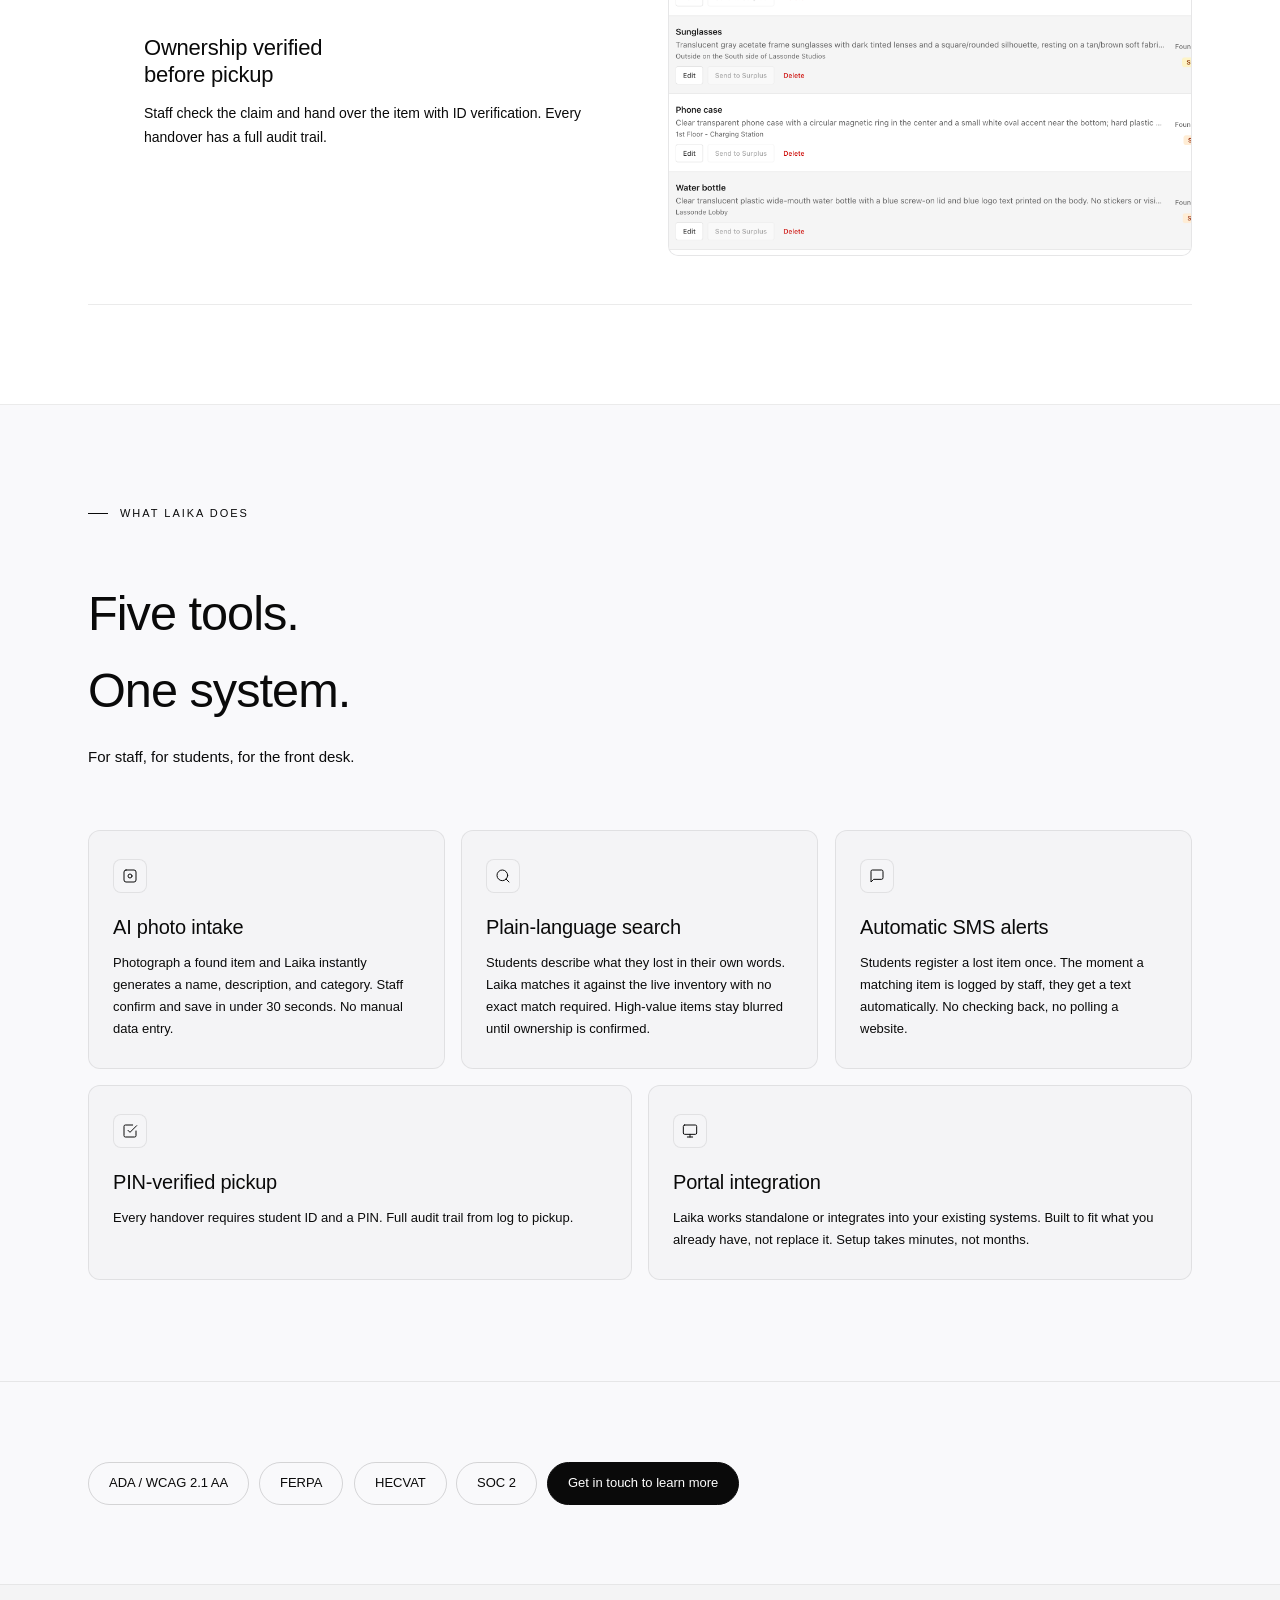
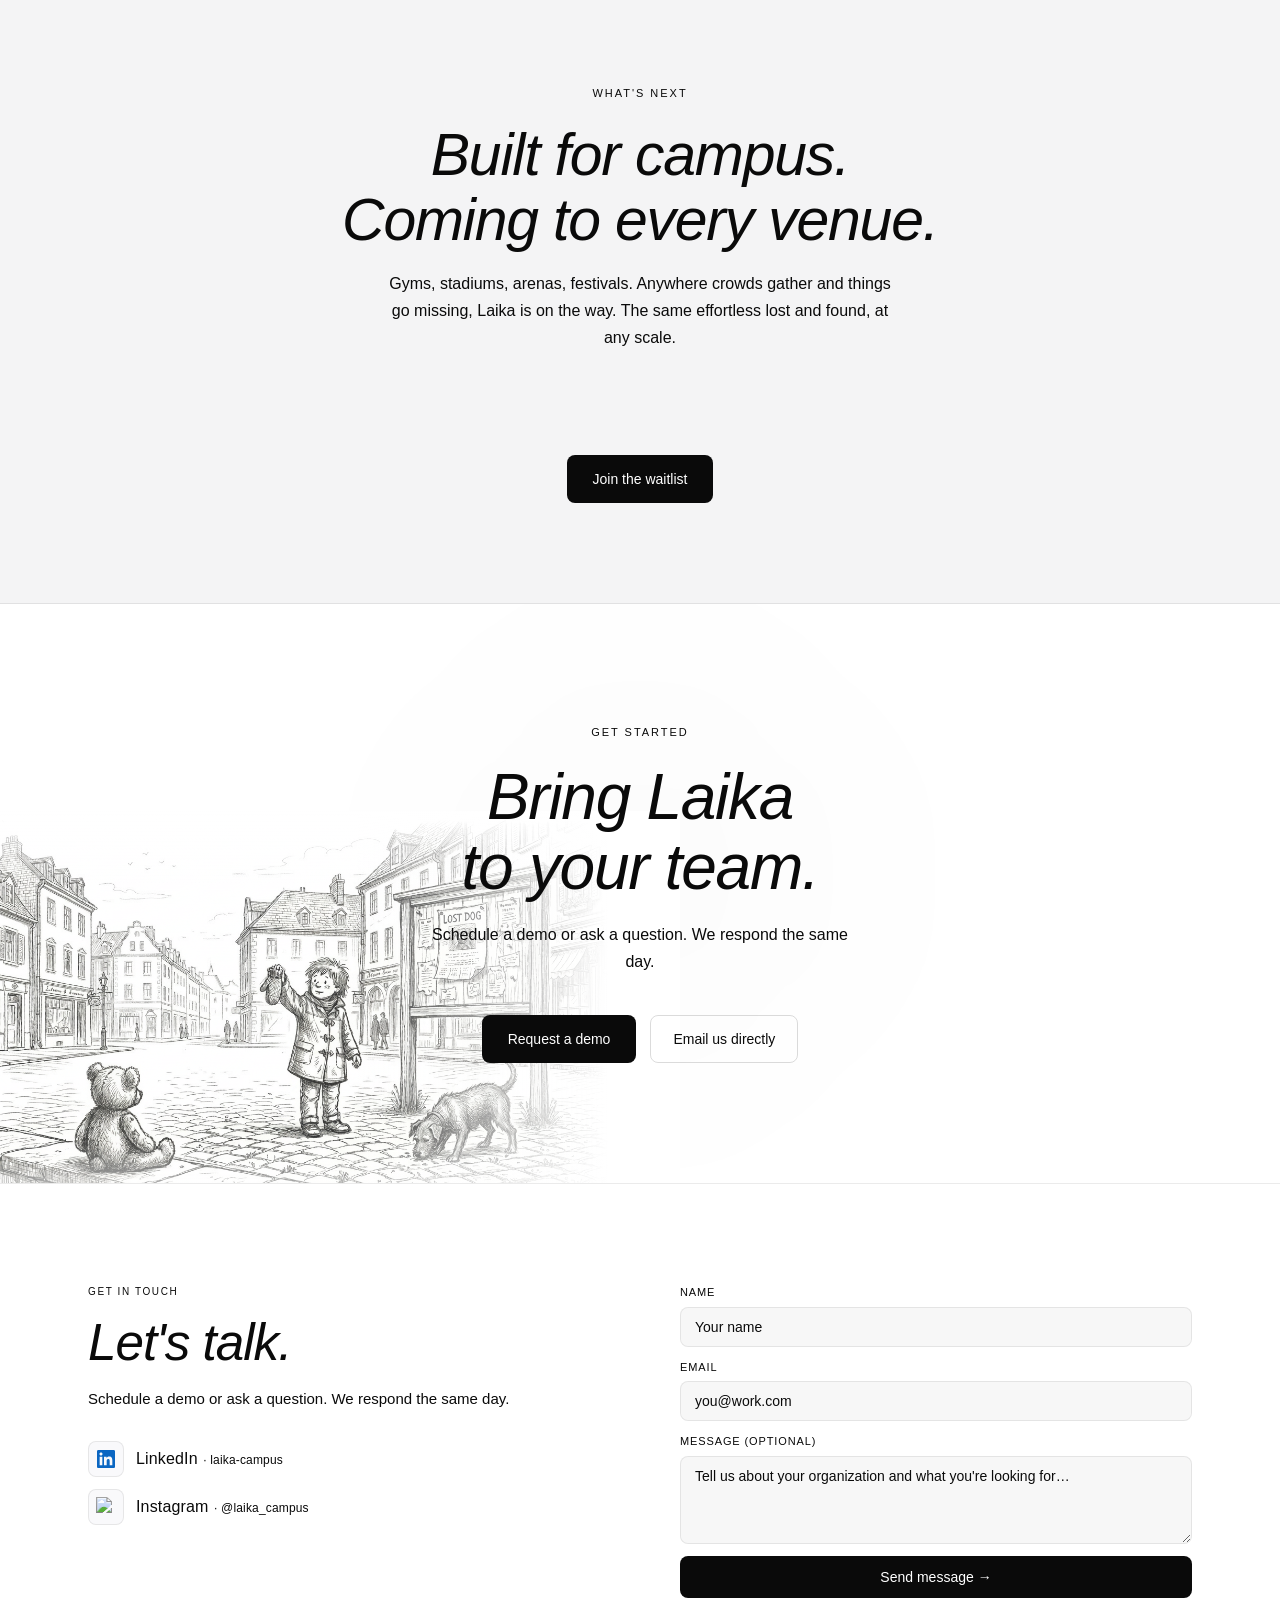
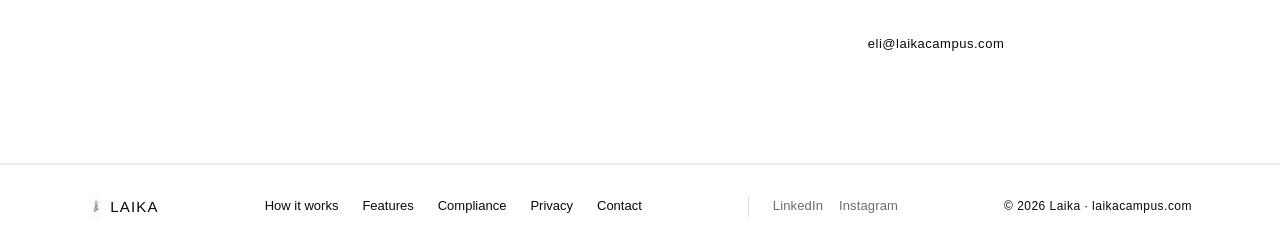
==== commit 69df765d: "feat(marketing): add expansion teaser strip + 'What's next' waitlist section Slim teaser strip below" ====
--- a/index.html
+++ b/index.html
@@ -487,6 +487,64 @@
 }
 .comp-tab-cta:hover{opacity:0.75;}
 
+/* ─── EXPANSION TEASER STRIP (top) ────────────────────────────────────────── */
+.teaser{
+  display:flex;align-items:center;justify-content:center;
+  gap:14px;flex-wrap:wrap;
+  padding:16px var(--pad);
+  background:var(--bg2);
+  border-top:1px solid var(--border);
+  border-bottom:1px solid var(--border);
+  text-align:center;text-decoration:none;
+  transition:background 0.18s;
+}
+.teaser:hover{background:var(--bg3);}
+.teaser-tag{
+  font-size:10px;font-weight:600;
+  letter-spacing:0.14em;text-transform:uppercase;
+  color:var(--bg);background:var(--accent);
+  padding:4px 10px;border-radius:100px;
+}
+.teaser-text{font-size:14px;font-weight:400;color:var(--text);}
+.teaser-link{font-size:14px;font-weight:500;color:var(--text);white-space:nowrap;}
+.teaser:hover .teaser-link{text-decoration:underline;}
+
+/* ─── WHAT'S NEXT / EXPANSION ─────────────────────────────────────────────── */
+.next{
+  padding:100px 0;
+  border-bottom:1px solid var(--border);
+  background:var(--bg3);
+  text-align:center;
+}
+.next-eyebrow{
+  font-size:11px;font-weight:500;
+  letter-spacing:0.18em;text-transform:uppercase;
+  color:var(--text3);margin-bottom:20px;
+}
+.next-title{
+  font-family:'Satoshi',sans-serif;
+  font-size:clamp(36px,4.6vw,60px);
+  font-weight:300;font-style:italic;
+  color:var(--text);line-height:1.1;
+  letter-spacing:-0.02em;margin-bottom:18px;
+}
+.next-sub{
+  font-size:16px;color:var(--text2);
+  font-weight:300;max-width:520px;
+  margin:0 auto 28px;line-height:1.7;
+}
+.next-venues{
+  display:flex;flex-wrap:wrap;gap:10px;
+  justify-content:center;
+  max-width:640px;margin:0 auto 36px;
+}
+.next-venues span{
+  font-size:13px;font-weight:400;color:var(--text);
+  border:1px solid rgba(0,0,0,0.15);
+  border-radius:100px;padding:8px 18px;
+}
+.next-btns{display:flex;justify-content:center;}
+
 /* ─── DEMO CTA ────────────────────────────────────────────────────────────── */
 .demo-cta{
   padding:120px 0;
@@ -787,6 +845,13 @@
     >
   </div>
 </section>
+
+<!-- EXPANSION TEASER STRIP -->
+<a href="#whats-next" class="teaser reveal">
+  <span class="teaser-tag">Coming soon</span>
+  <span class="teaser-text">Lost and found for gyms, venues, and stadiums.</span>
+  <span class="teaser-link">See what's next →</span>
+</a>
 
 <!-- THE PROBLEM -->
 <section class="problem" id="problem">
@@ -947,6 +1012,25 @@
       <span class="comp-tab reveal">HECVAT</span>
       <span class="comp-tab reveal">SOC 2</span>
       <a href="#contact" class="comp-tab comp-tab-cta reveal">Get in touch to learn more</a>
+    </div>
+  </div>
+</section>
+
+<!-- WHAT'S NEXT / EXPANSION -->
+<section class="next" id="whats-next">
+  <div class="wrap">
+    <div class="next-eyebrow reveal">What's next</div>
+    <h2 class="next-title reveal">Built for campus.<br>Coming to every venue.</h2>
+    <p class="next-sub reveal">Gyms, stadiums, arenas, festivals. Anywhere crowds gather and things go missing, Laika is on the way. The same effortless lost and found, at any scale.</p>
+    <div class="next-venues reveal" data-stagger="60" aria-hidden="true">
+      <span class="reveal">Gyms</span>
+      <span class="reveal">Venues</span>
+      <span class="reveal">Stadiums</span>
+      <span class="reveal">Arenas</span>
+      <span class="reveal">Festivals</span>
+    </div>
+    <div class="next-btns reveal">
+      <a href="#contact" class="btn-primary">Join the waitlist</a>
     </div>
   </div>
 </section>
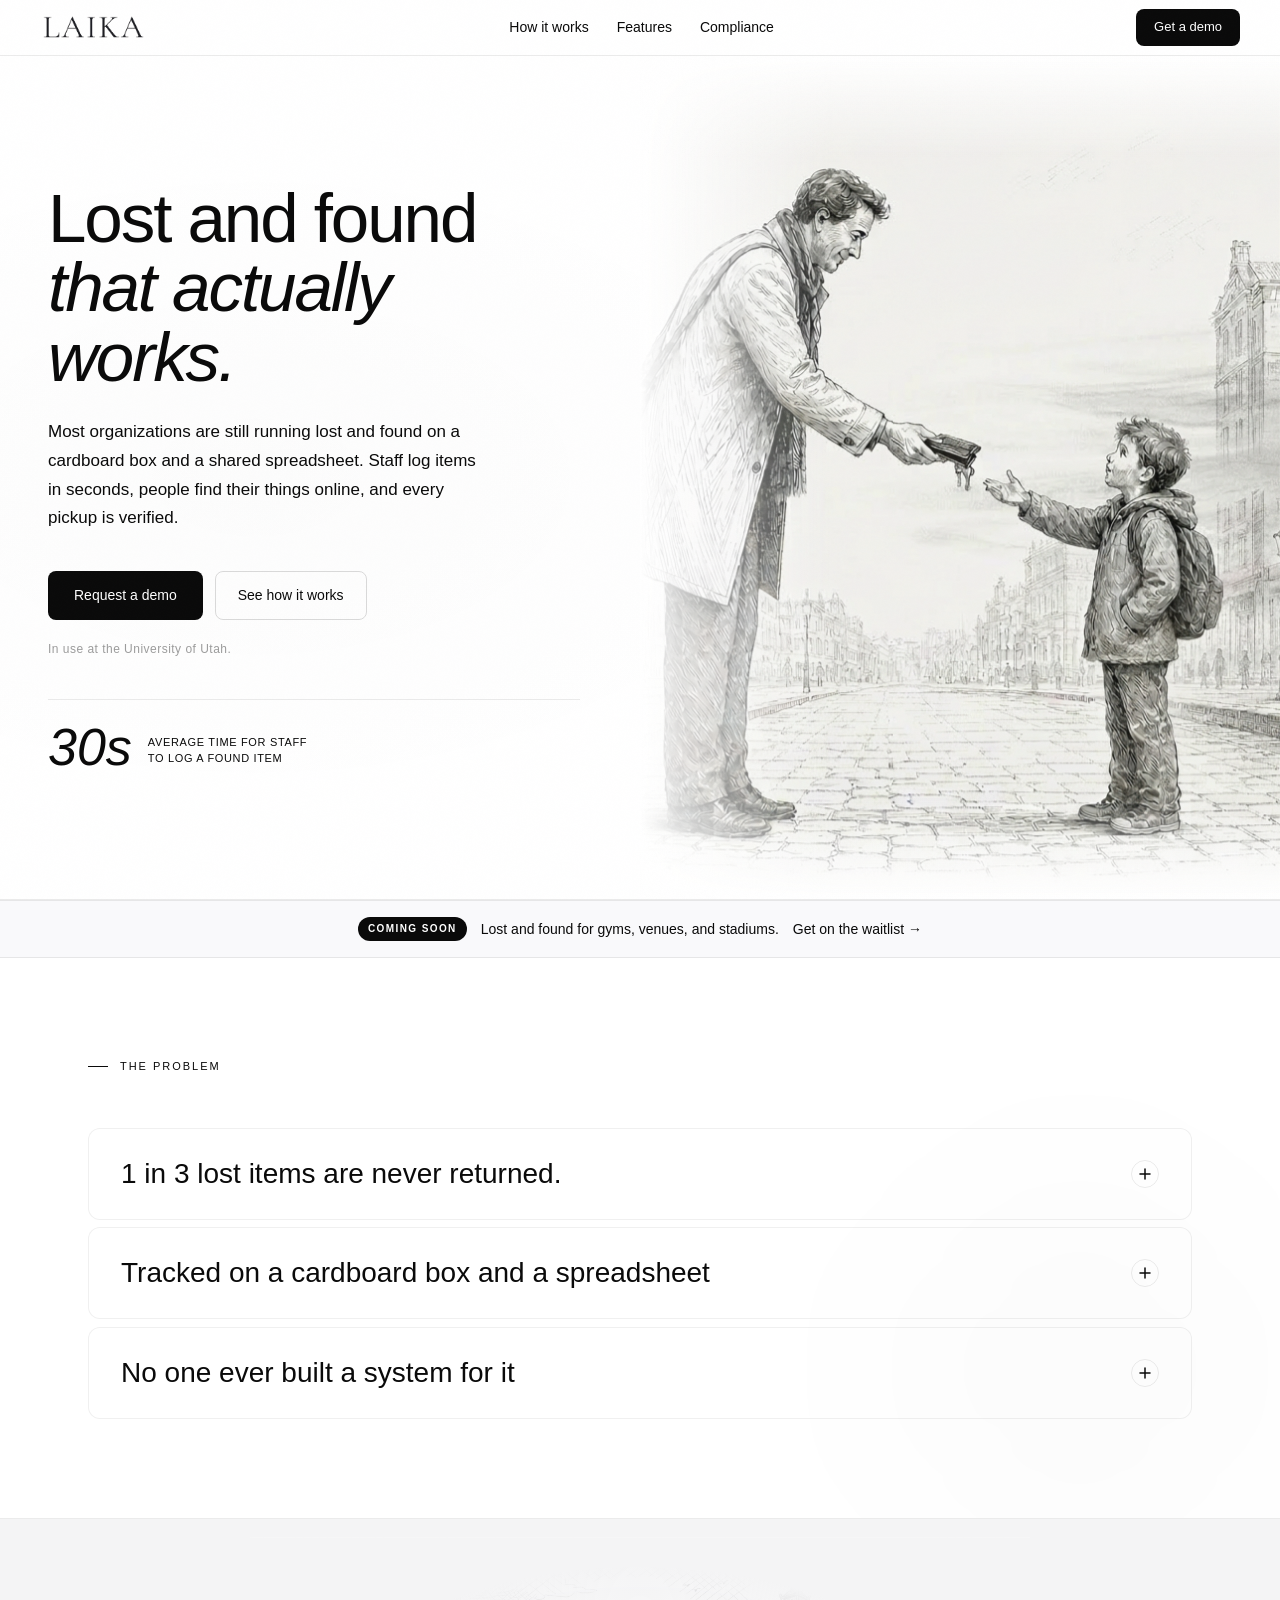
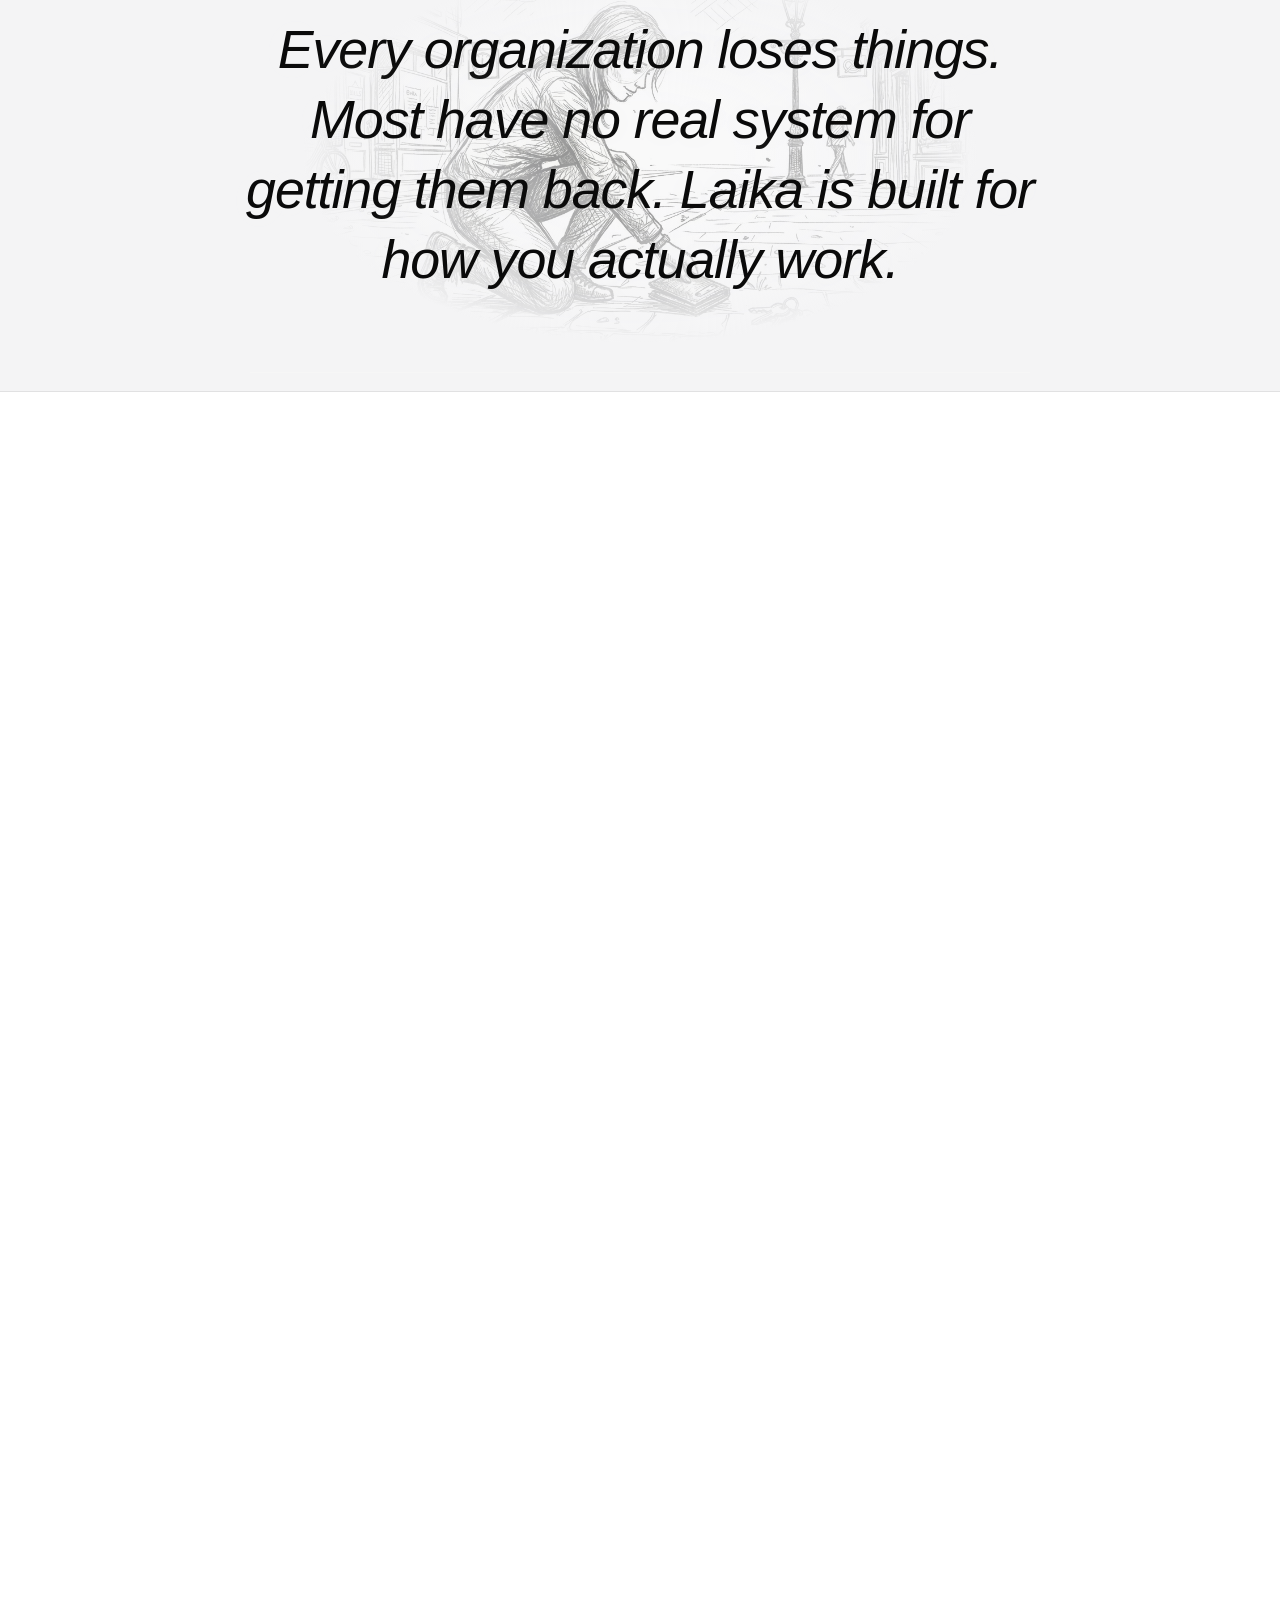
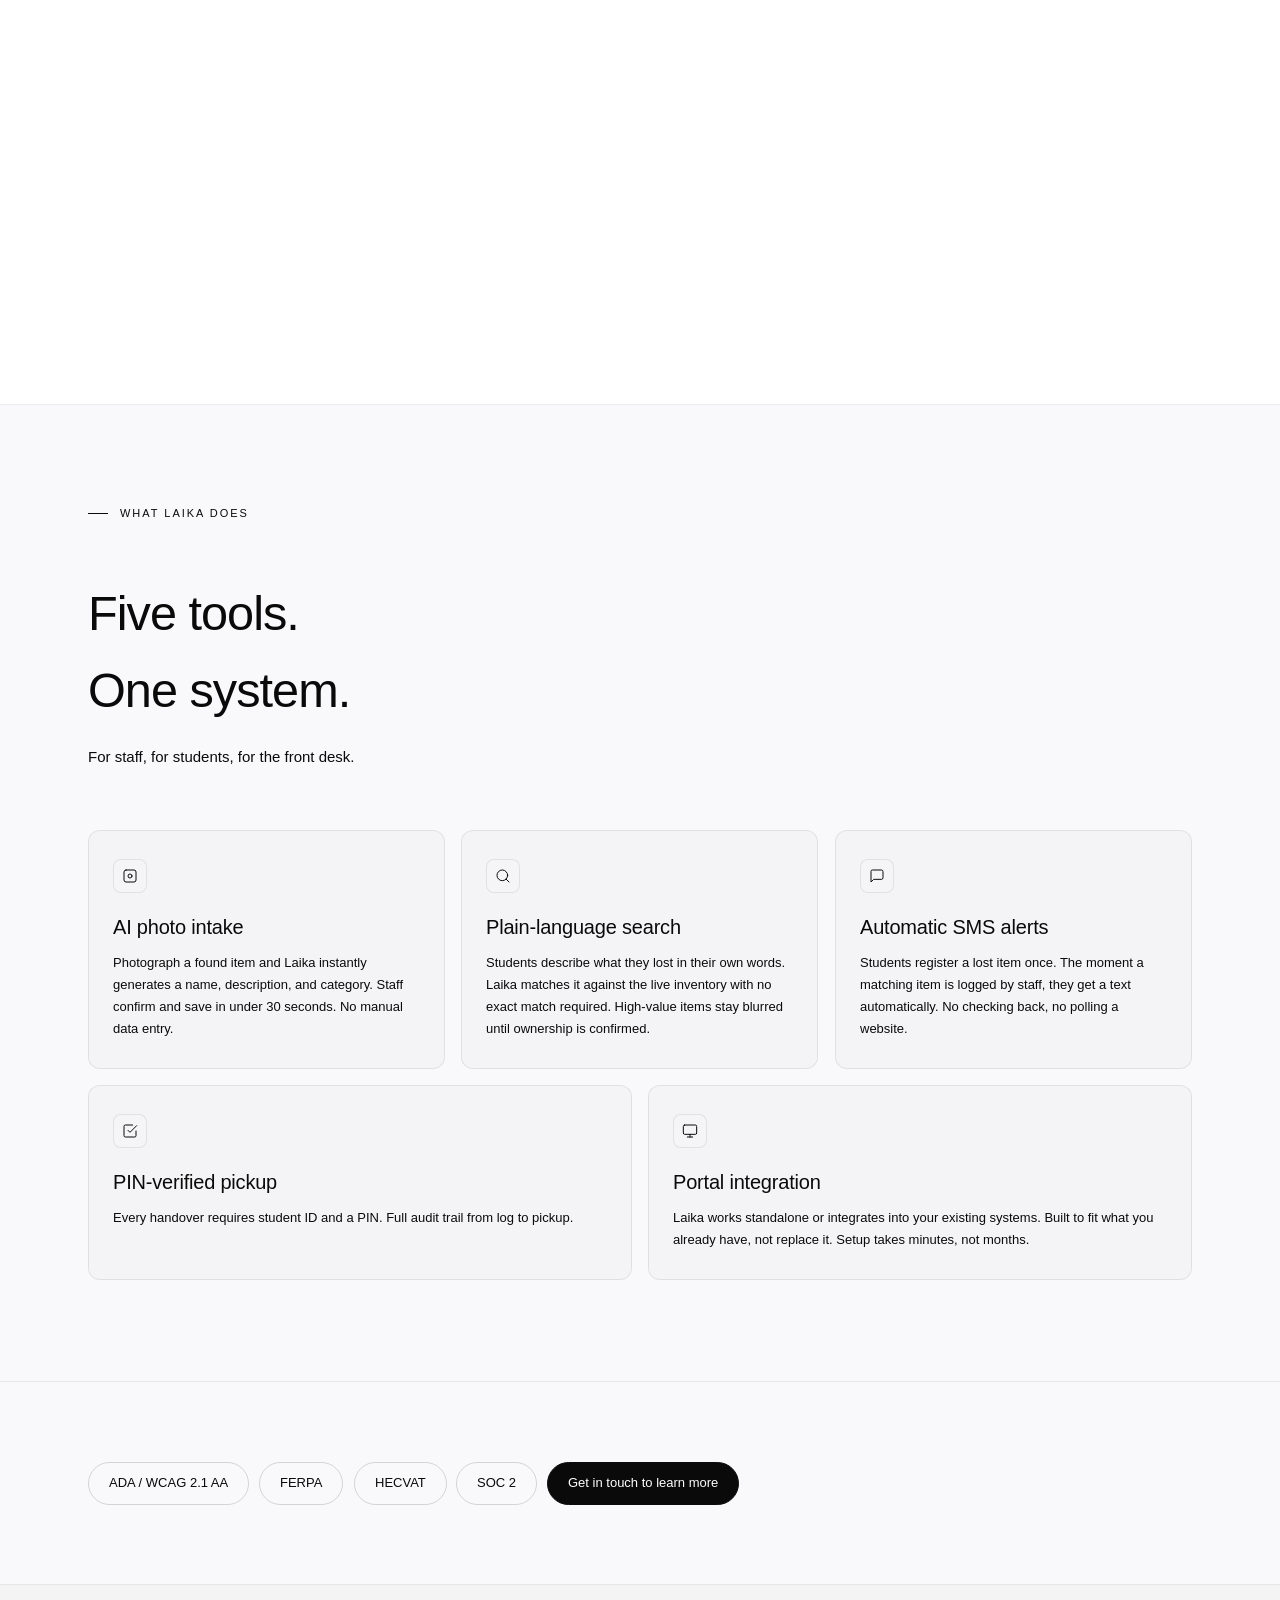
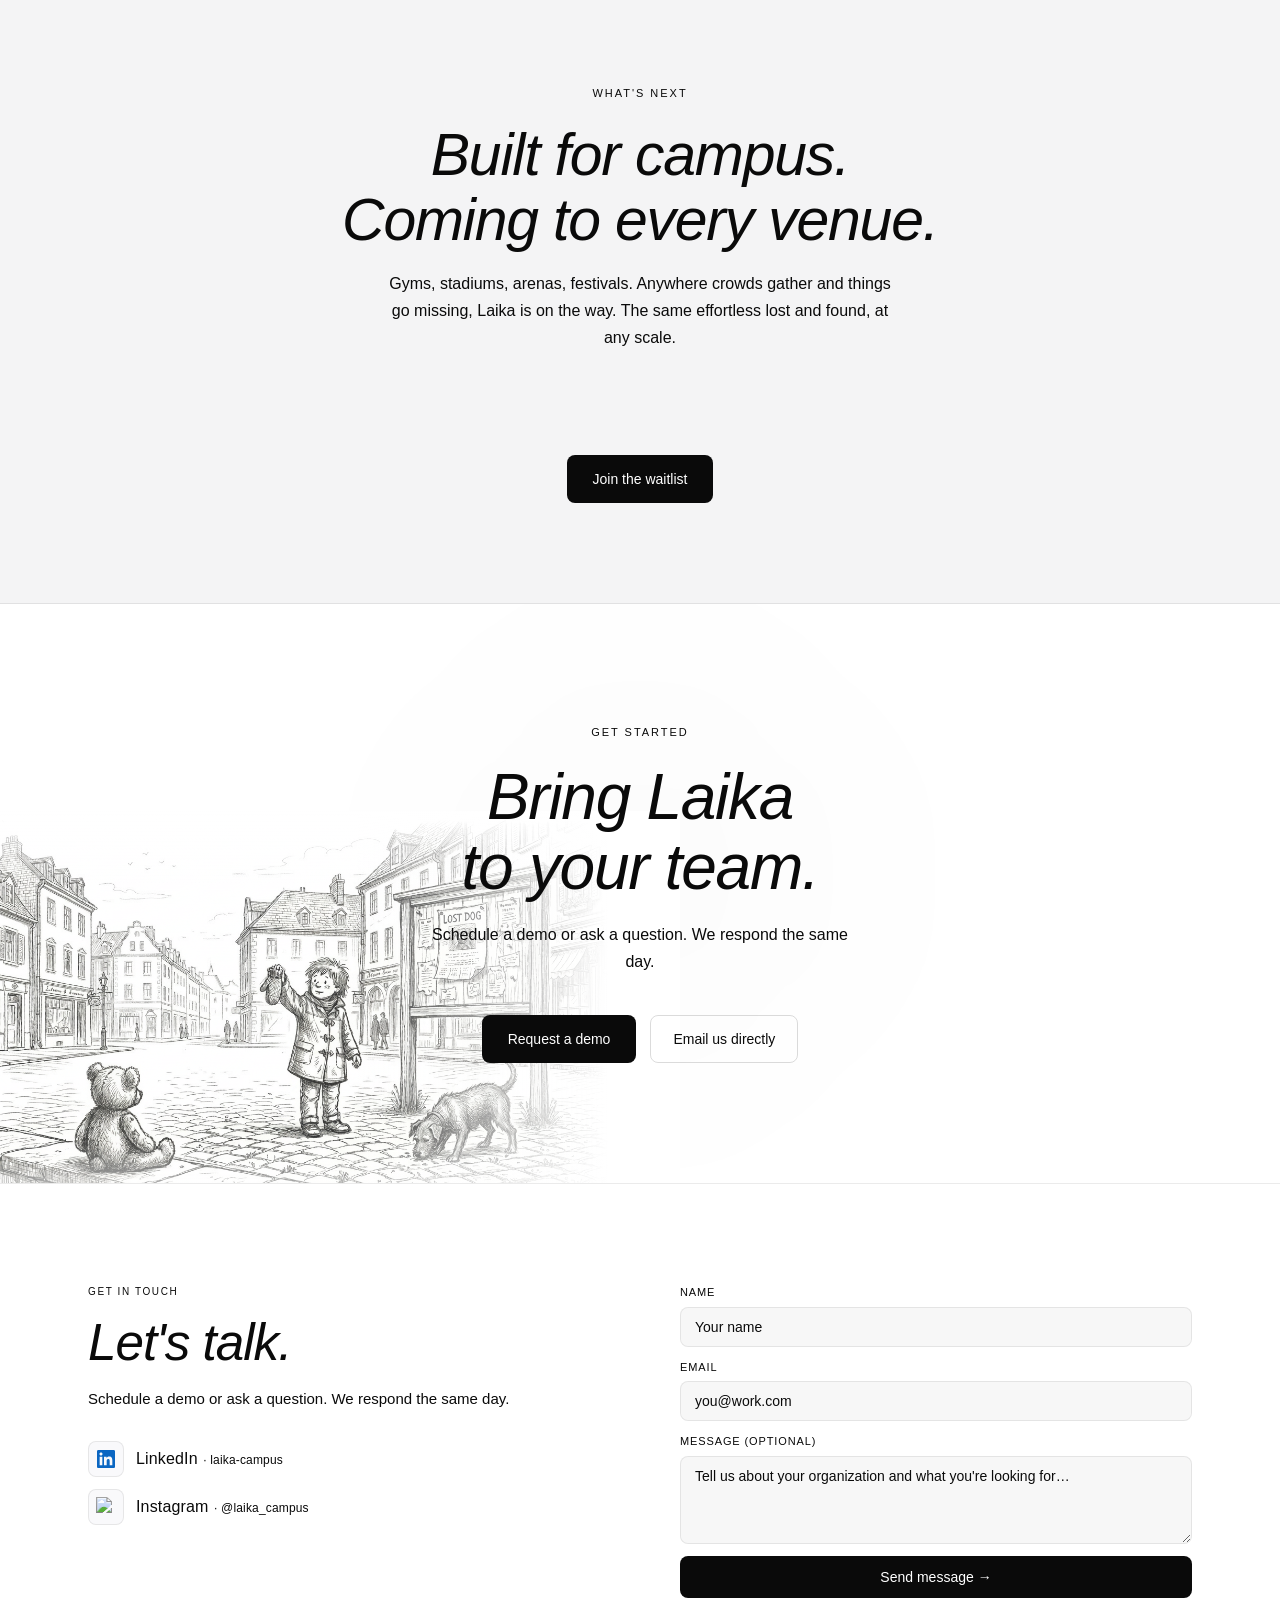
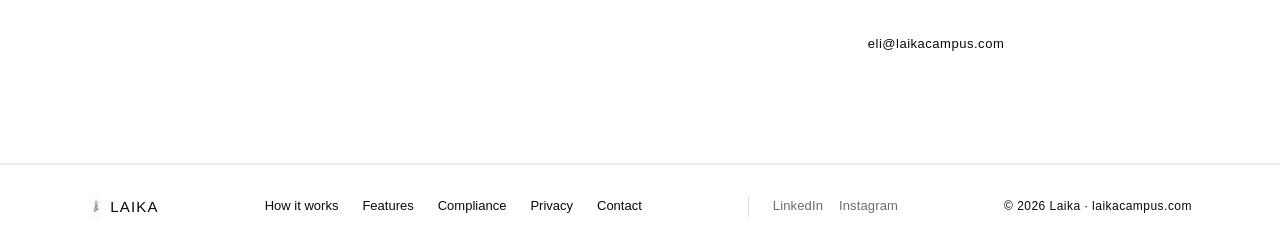
==== commit 43b9d900: "style(marketing): thicken What's next text; teaser CTA -> waitlist/contact Bump the "What's next" ti" ====
--- a/index.html
+++ b/index.html
@@ -524,13 +524,13 @@
 .next-title{
   font-family:'Satoshi',sans-serif;
   font-size:clamp(36px,4.6vw,60px);
-  font-weight:300;font-style:italic;
+  font-weight:500;font-style:italic;
   color:var(--text);line-height:1.1;
   letter-spacing:-0.02em;margin-bottom:18px;
 }
 .next-sub{
   font-size:16px;color:var(--text2);
-  font-weight:300;max-width:520px;
+  font-weight:400;max-width:520px;
   margin:0 auto 28px;line-height:1.7;
 }
 .next-venues{
@@ -847,10 +847,10 @@
 </section>
 
 <!-- EXPANSION TEASER STRIP -->
-<a href="#whats-next" class="teaser reveal">
+<a href="#contact" class="teaser reveal">
   <span class="teaser-tag">Coming soon</span>
   <span class="teaser-text">Lost and found for gyms, venues, and stadiums.</span>
-  <span class="teaser-link">See what's next →</span>
+  <span class="teaser-link">Get on the waitlist →</span>
 </a>
 
 <!-- THE PROBLEM -->
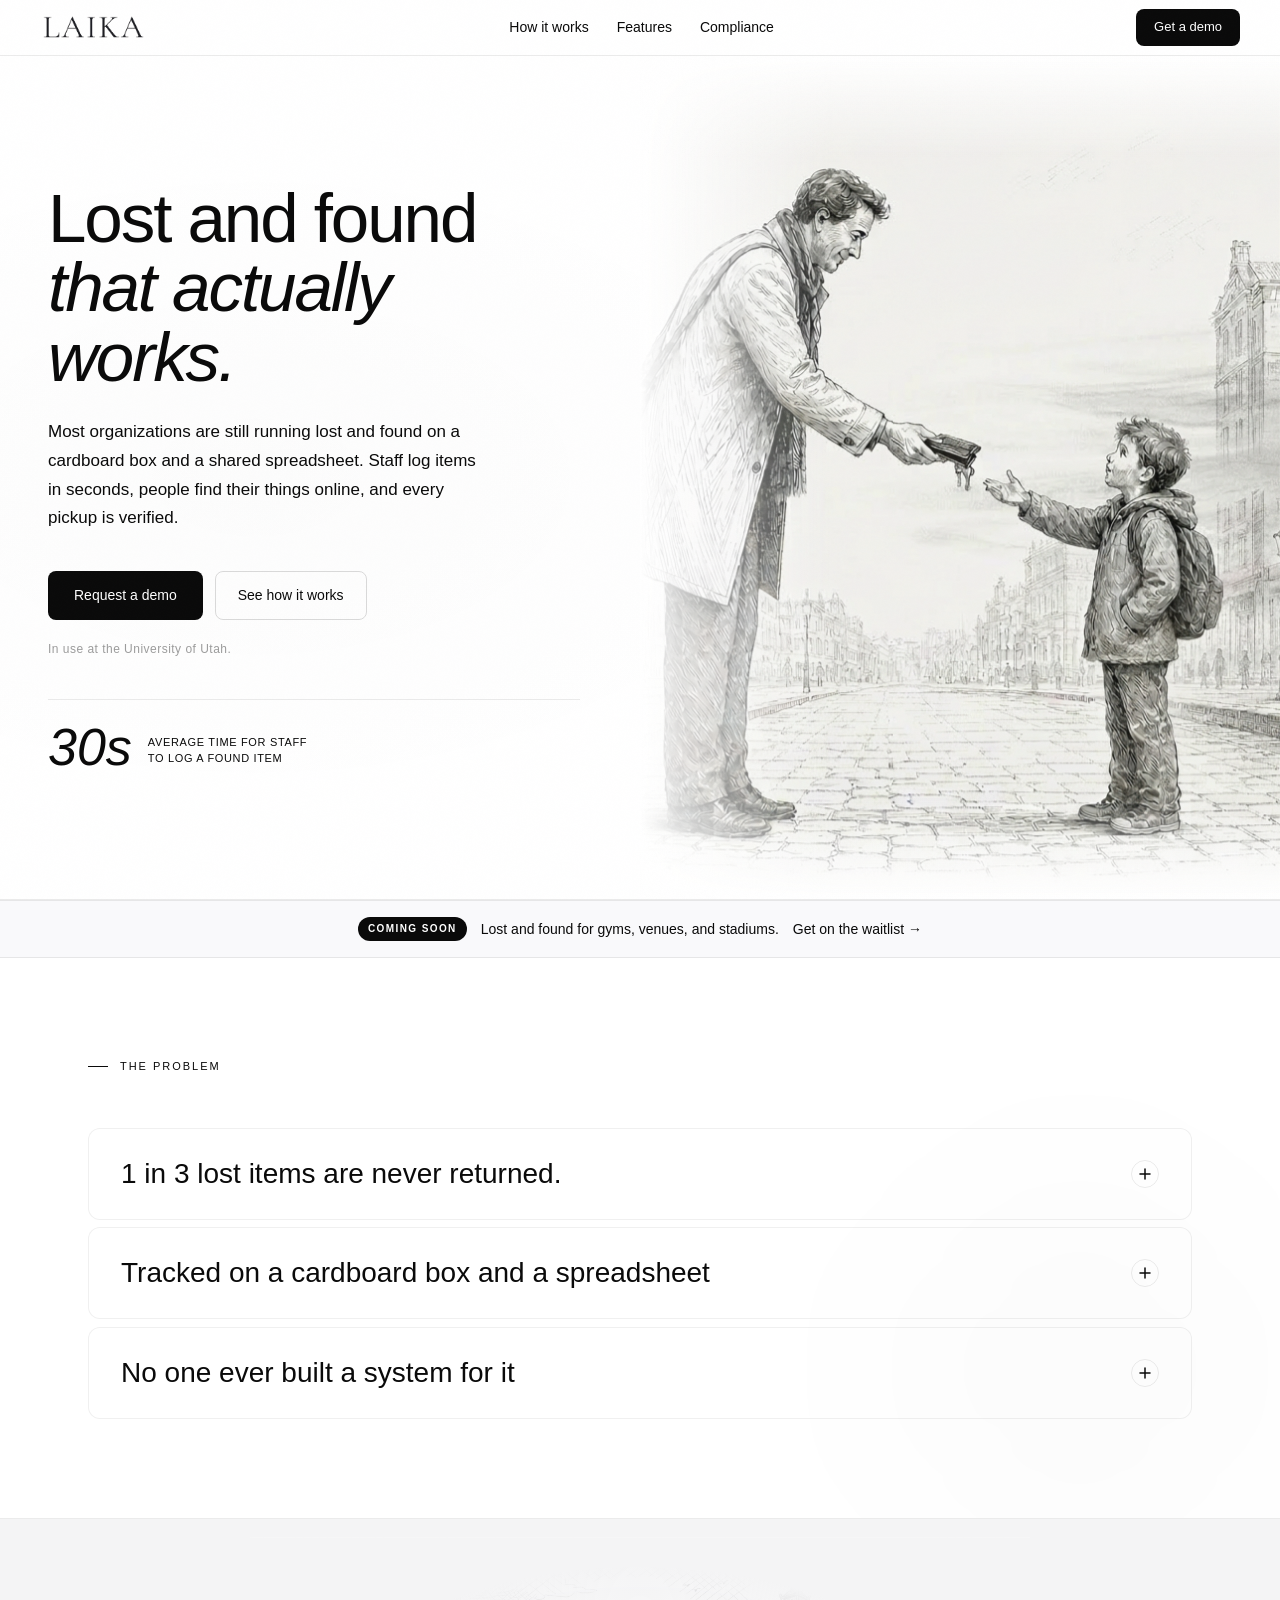
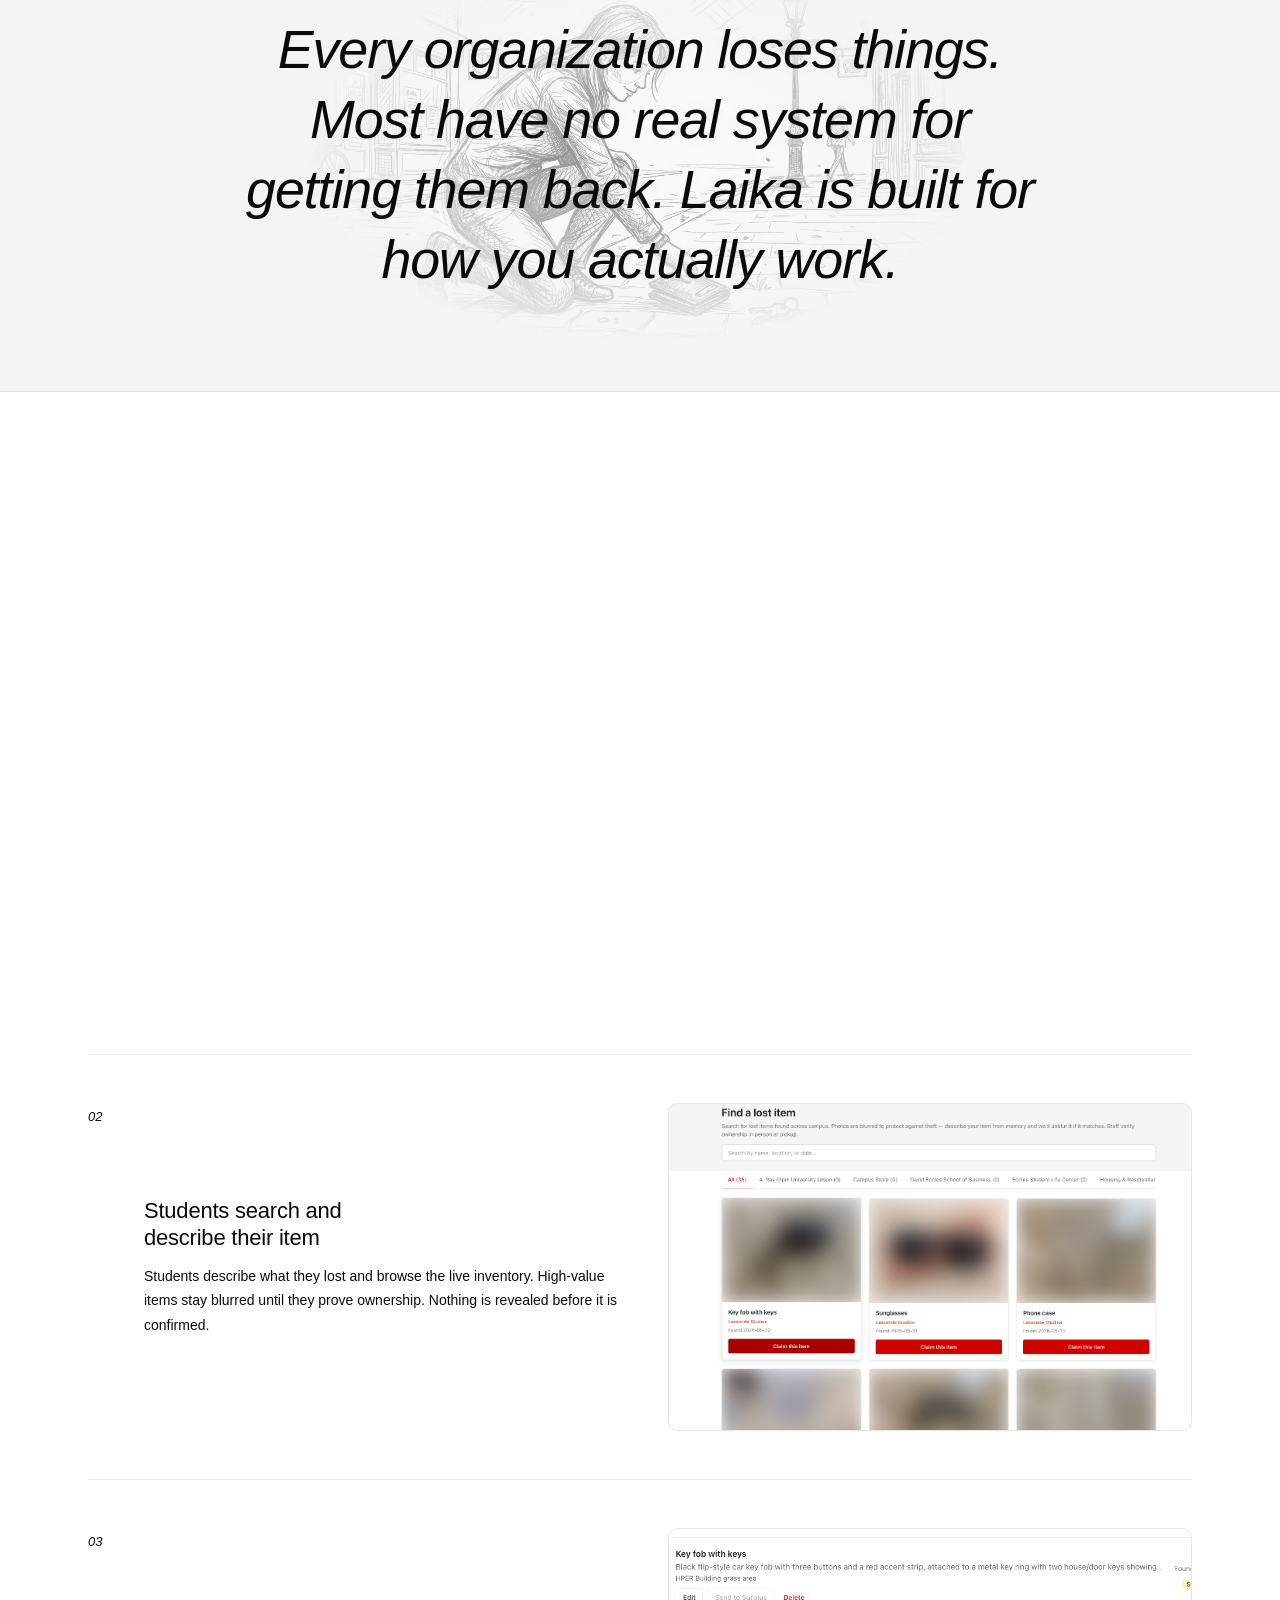
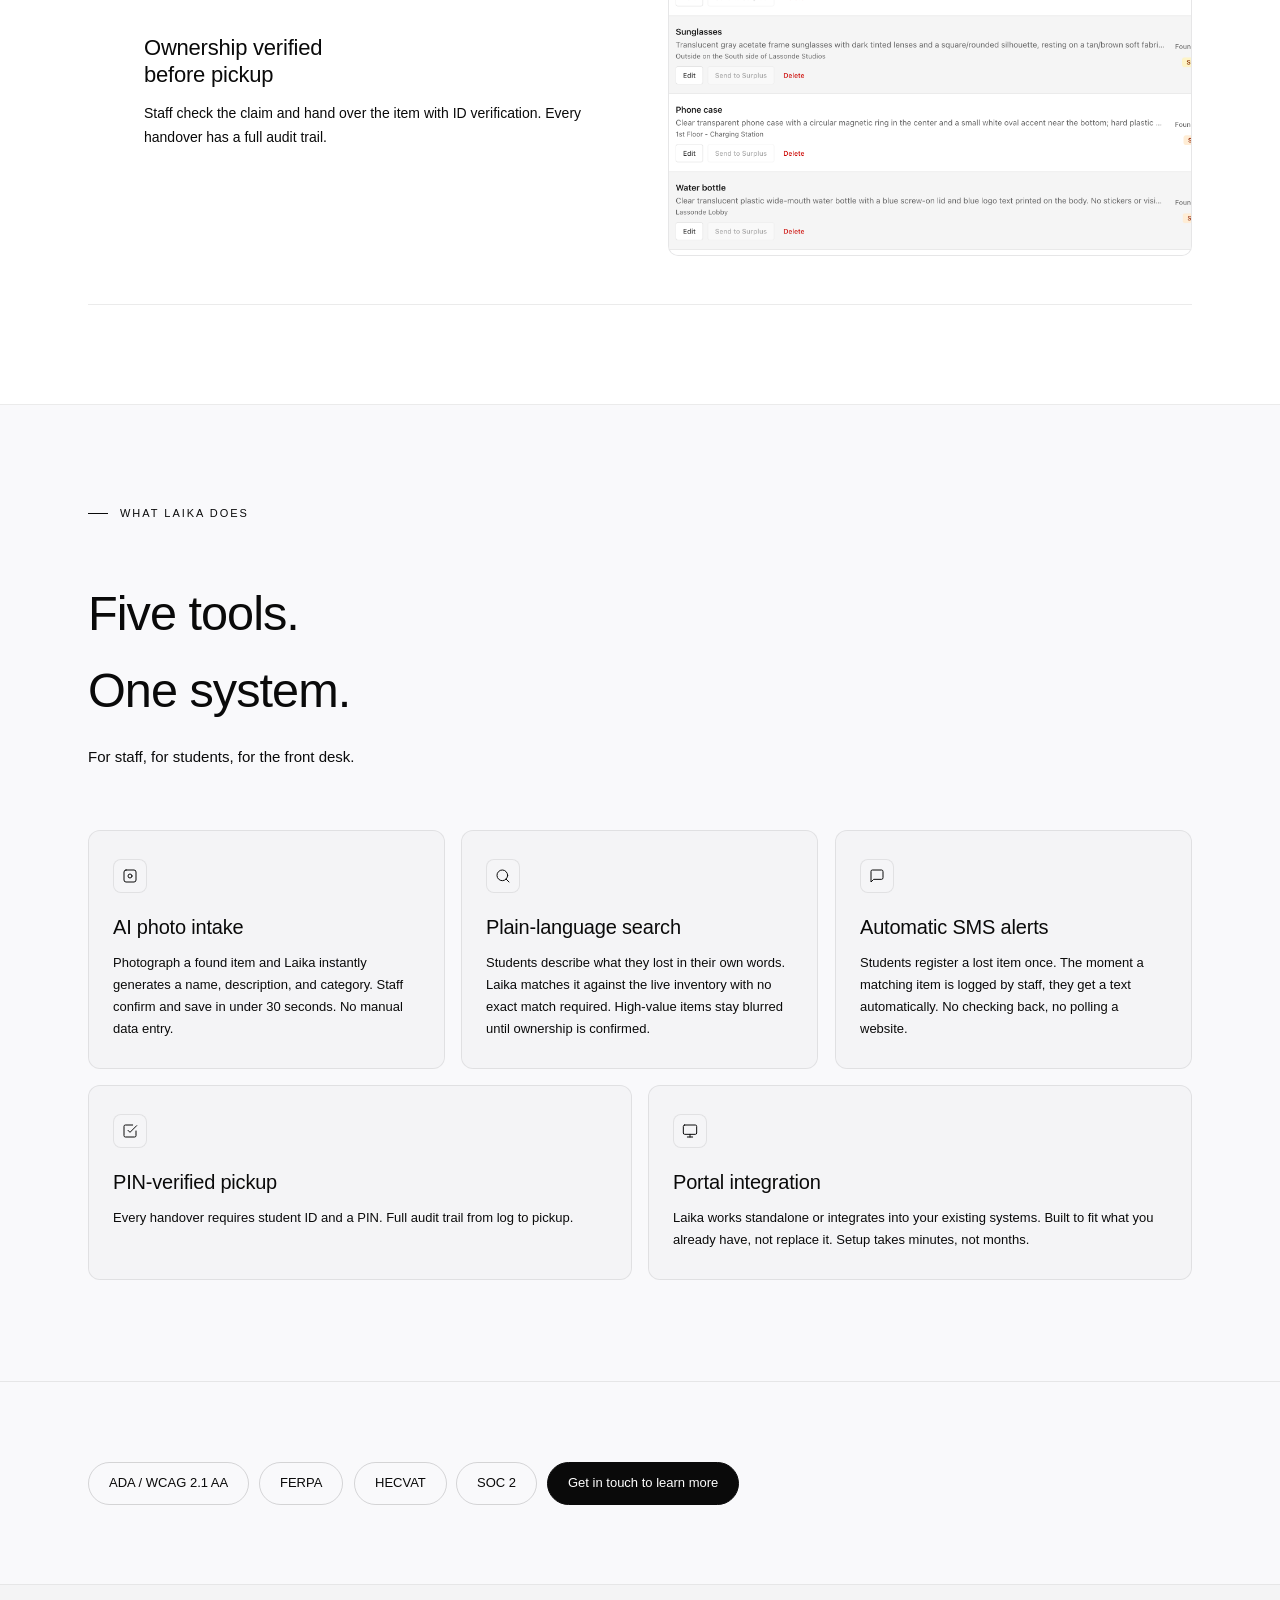
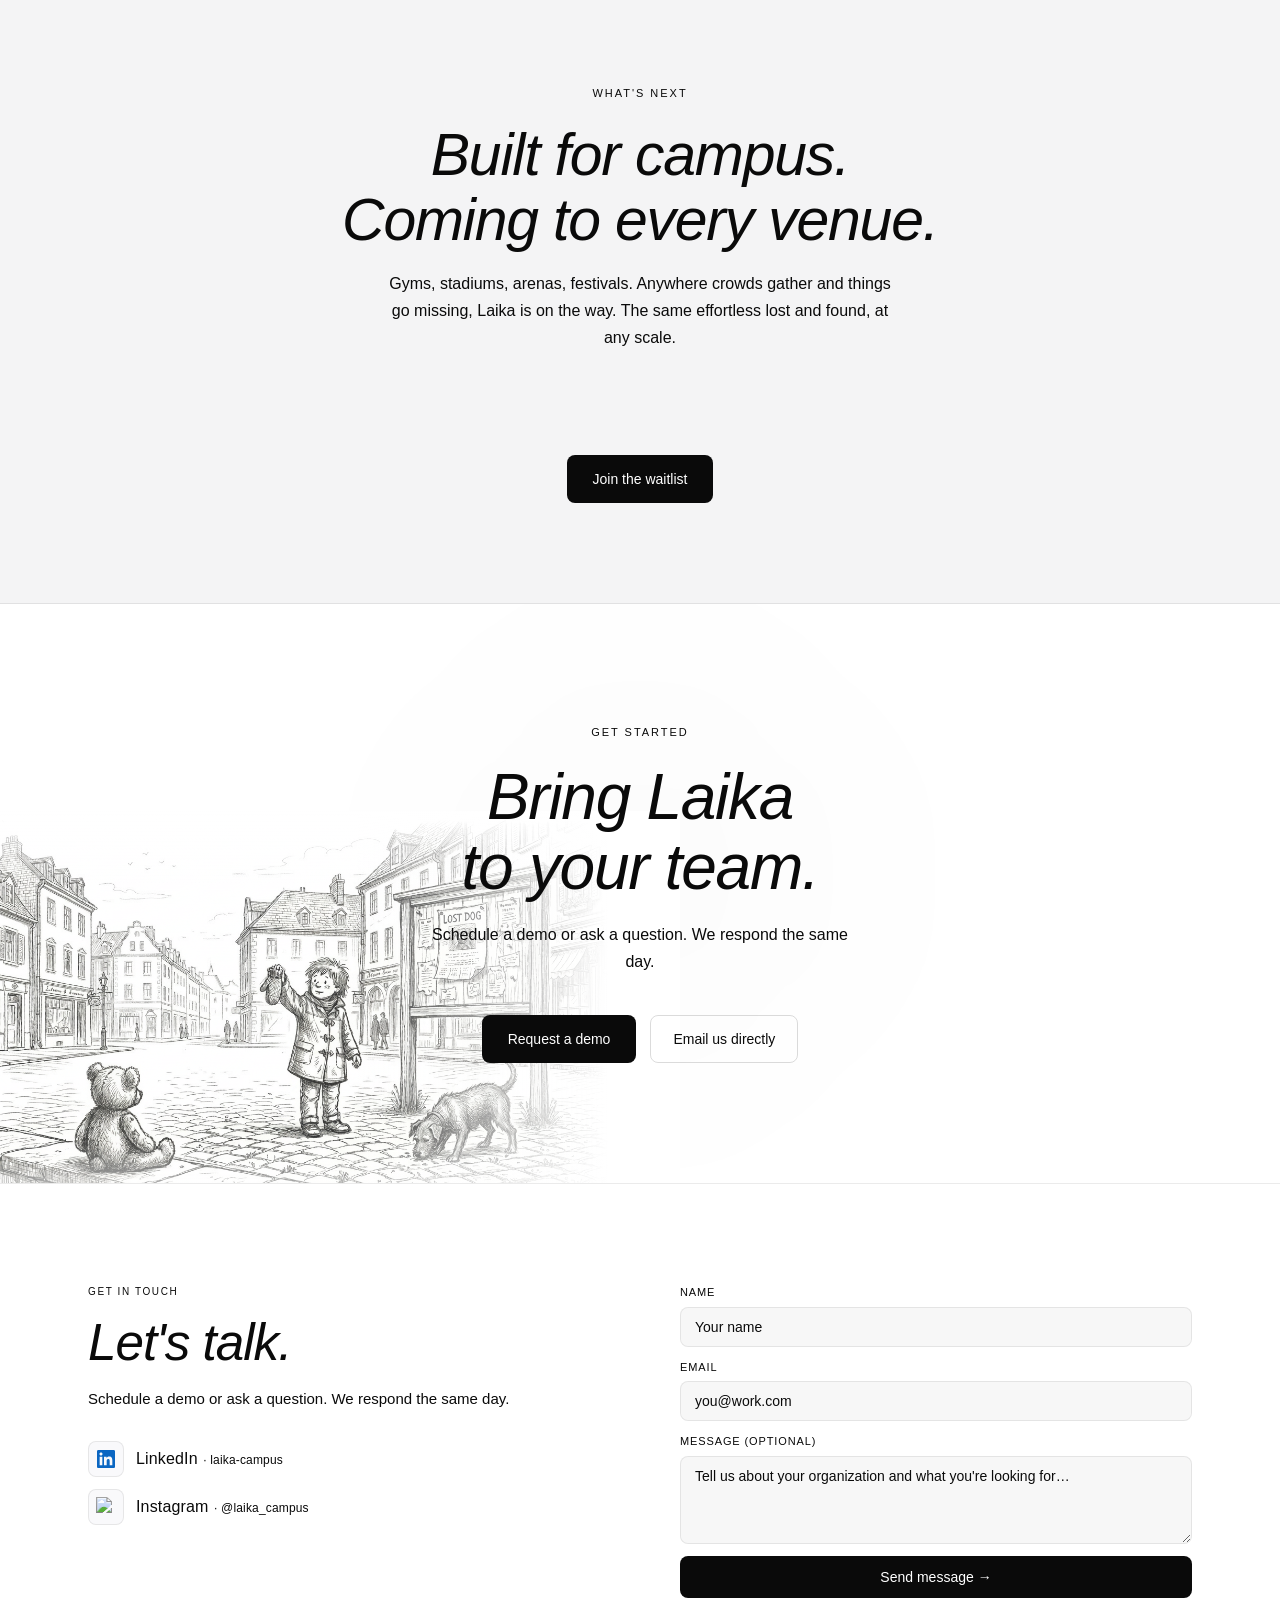
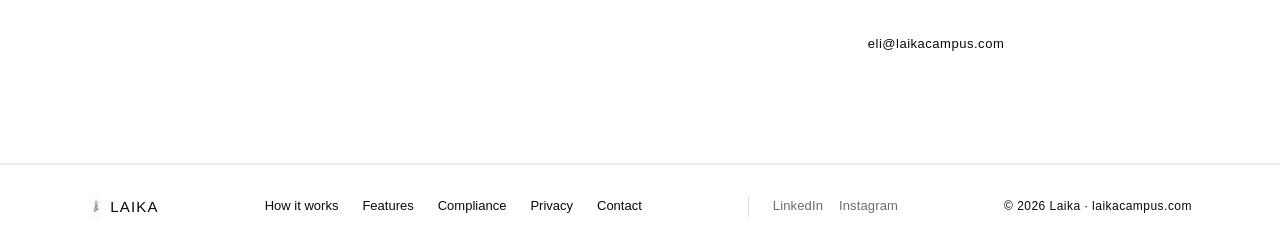
==== commit f473d4a4: "style(marketing): bump section titles to weight 500 to match 'What's next' Hero, mission, how-it-wor" ====
--- a/index.html
+++ b/index.html
@@ -135,7 +135,7 @@
 .hero h1{
   font-family:'Satoshi',sans-serif;
   font-size:clamp(52px,5.4vw,78px);
-  font-weight:300;line-height:1.0;
+  font-weight:500;line-height:1.0;
   letter-spacing:-0.03em;
   color:var(--text);
   margin-bottom:26px;
@@ -326,7 +326,7 @@
   position:relative;z-index:1;
   font-family:'Satoshi',sans-serif;
   font-size:clamp(32px,4.2vw,60px);
-  font-weight:300;font-style:italic;
+  font-weight:500;font-style:italic;
   color:var(--text);
   line-height:1.3;letter-spacing:-0.02em;
   max-width:820px;
@@ -346,7 +346,7 @@
 .how-title{
   font-family:'Satoshi',sans-serif;
   font-size:clamp(34px,3.8vw,50px);
-  font-weight:300;color:var(--text);letter-spacing:-0.02em;
+  font-weight:500;color:var(--text);letter-spacing:-0.02em;
 }
 .how-subtitle{
   font-family:'Satoshi',sans-serif;
@@ -418,7 +418,7 @@
 .feat-title{
   font-family:'Satoshi',sans-serif;
   font-size:clamp(34px,3.8vw,50px);
-  font-weight:300;color:var(--text);
+  font-weight:500;color:var(--text);
   letter-spacing:-0.02em;margin-bottom:14px;
 }
 .feat-sub{
@@ -585,7 +585,7 @@
 .demo-cta-title{
   font-family:'Satoshi',sans-serif;
   font-size:clamp(40px,5vw,66px);
-  font-weight:300;font-style:italic;
+  font-weight:500;font-style:italic;
   color:var(--text);line-height:1.1;
   letter-spacing:-0.02em;margin-bottom:18px;
   position:relative;z-index:1;
@@ -618,7 +618,7 @@
 .contact-title{
   font-family:'Satoshi',sans-serif;
   font-size:clamp(34px,4vw,52px);
-  font-weight:300;font-style:italic;
+  font-weight:500;font-style:italic;
   color:var(--text);line-height:1.06;
   letter-spacing:-0.02em;margin-bottom:16px;
 }
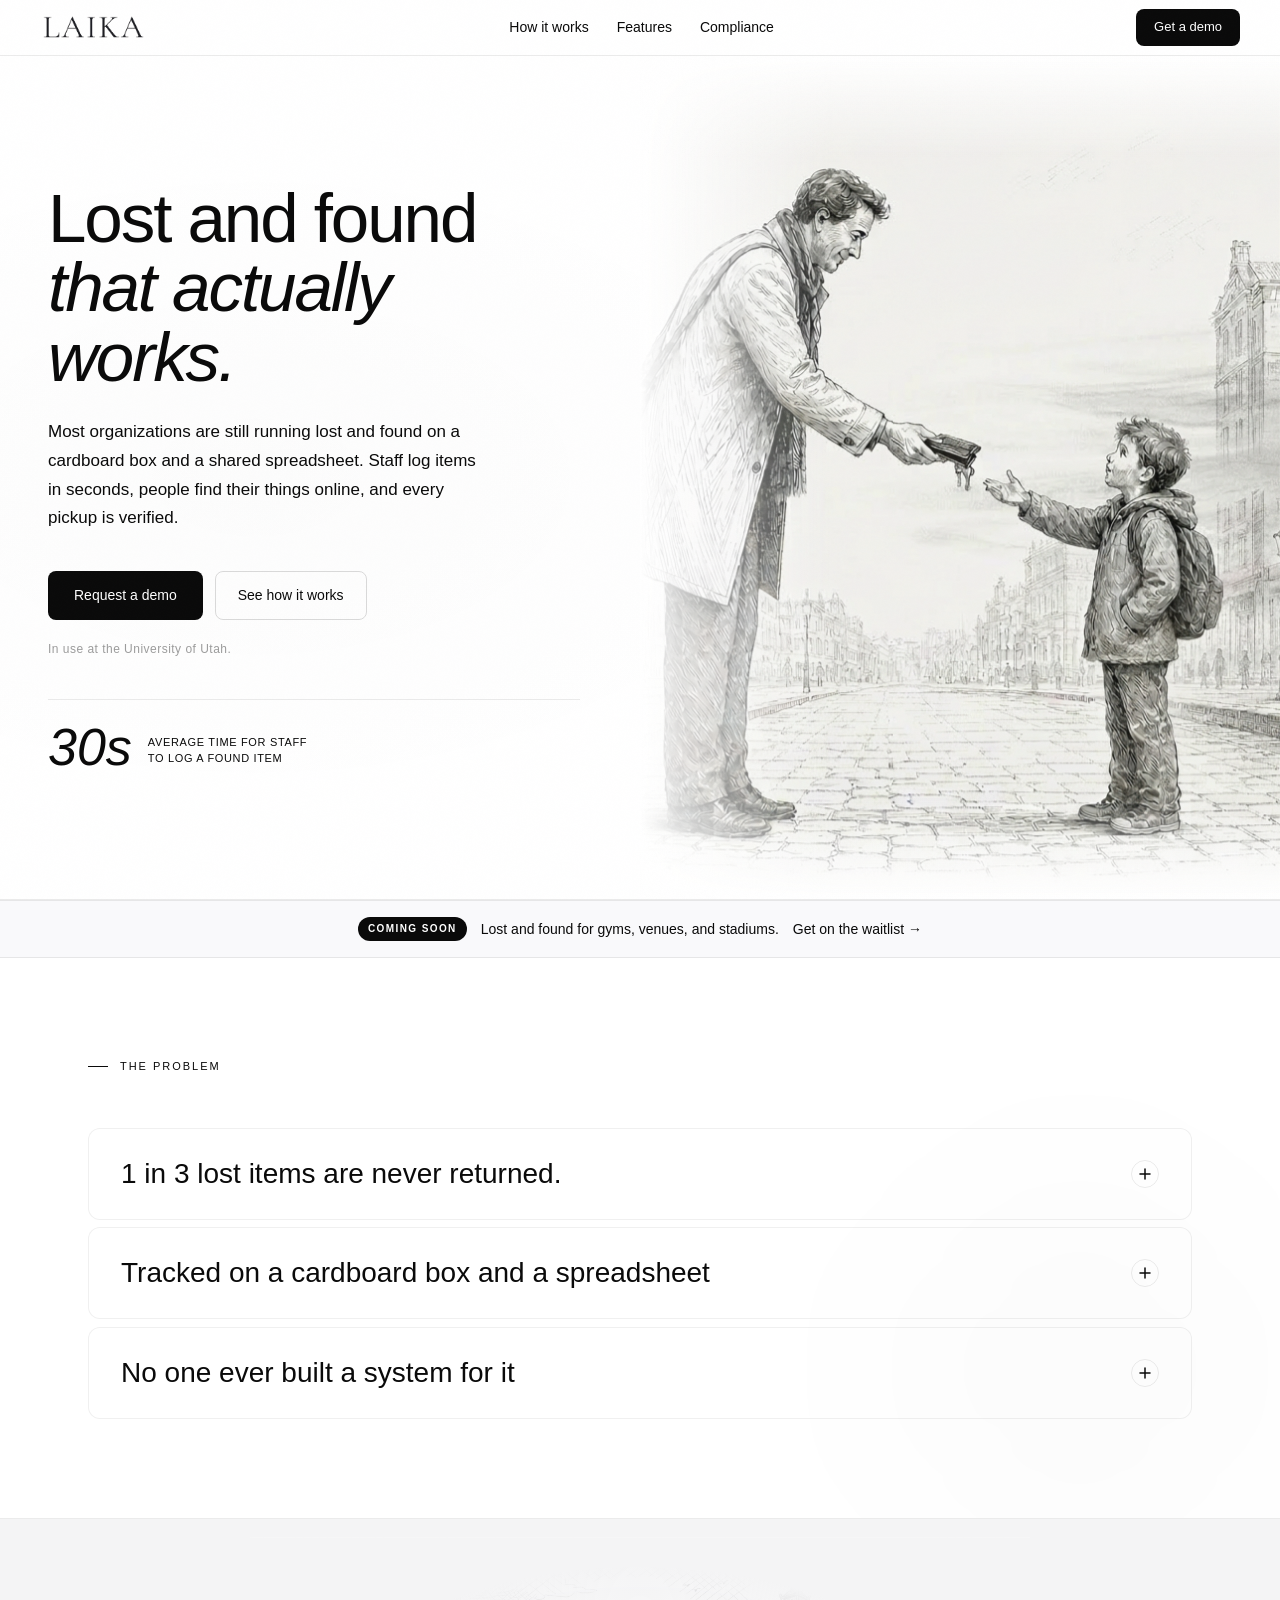
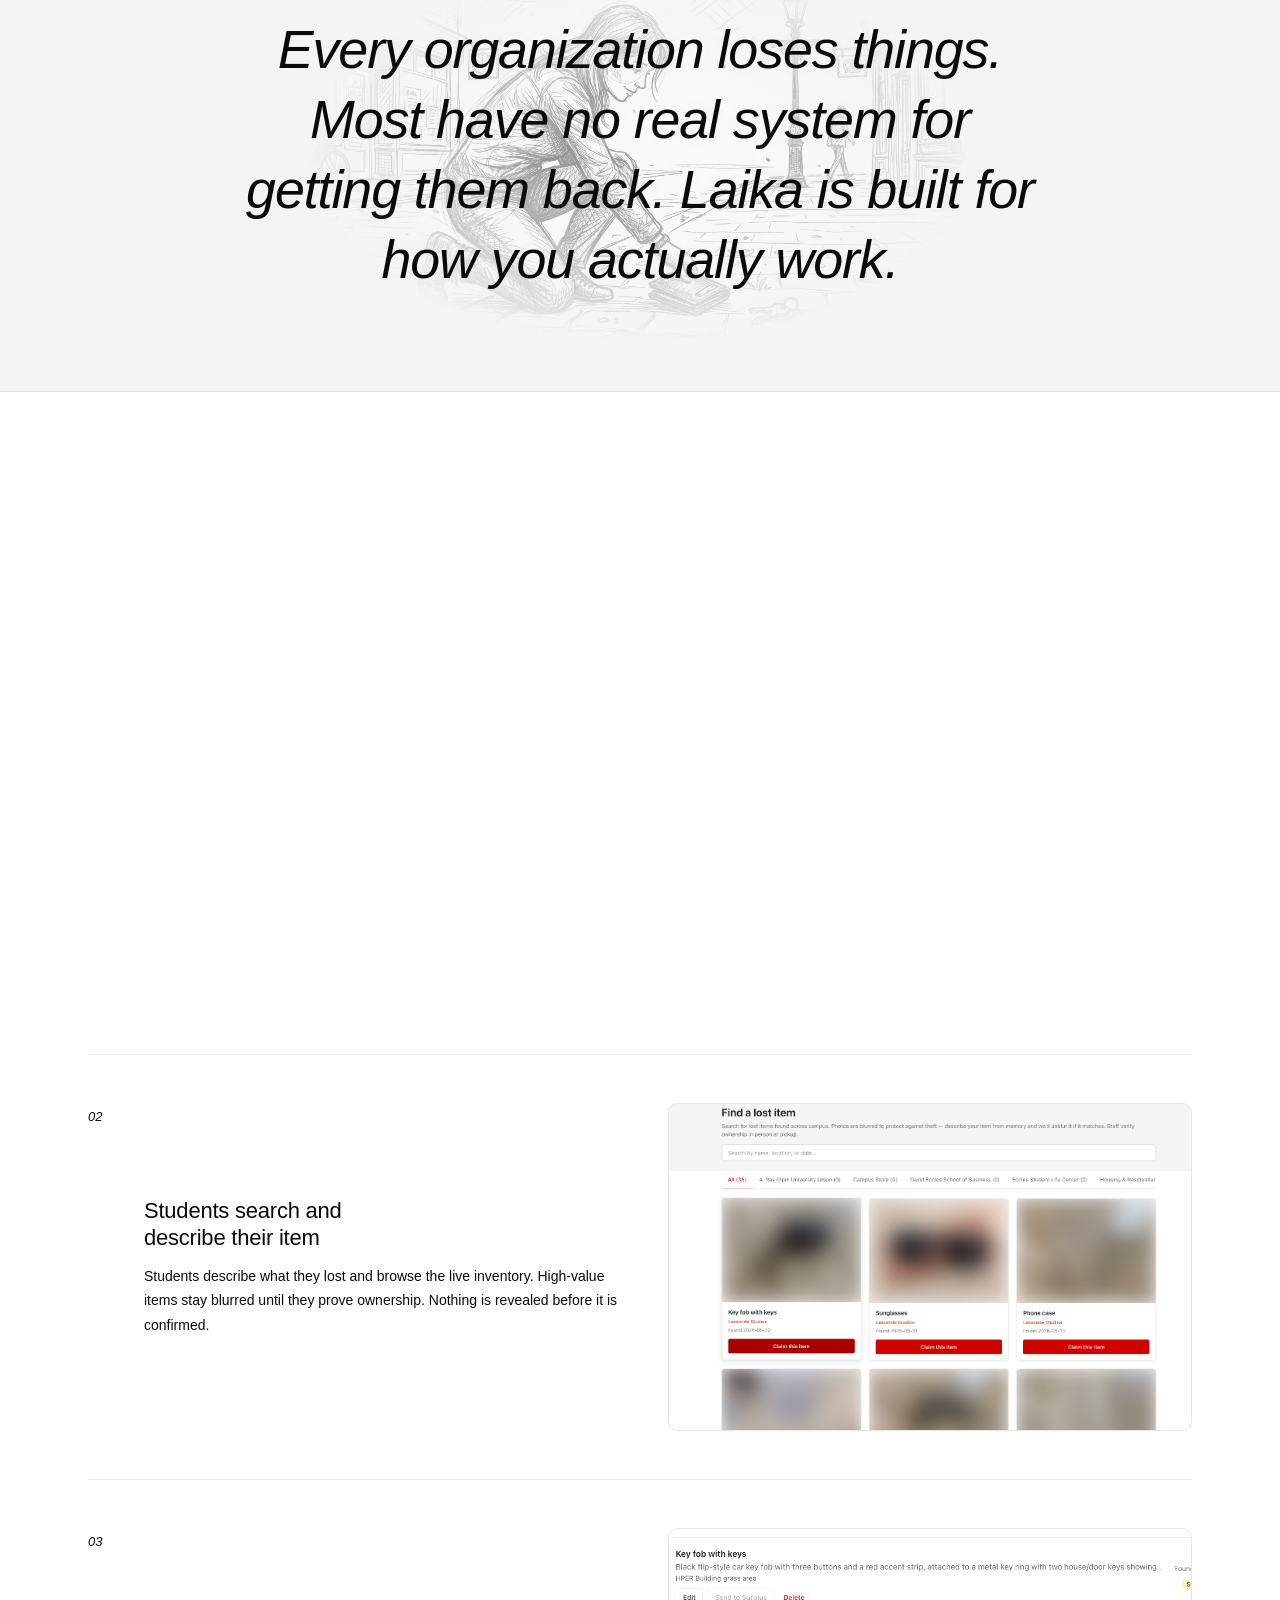
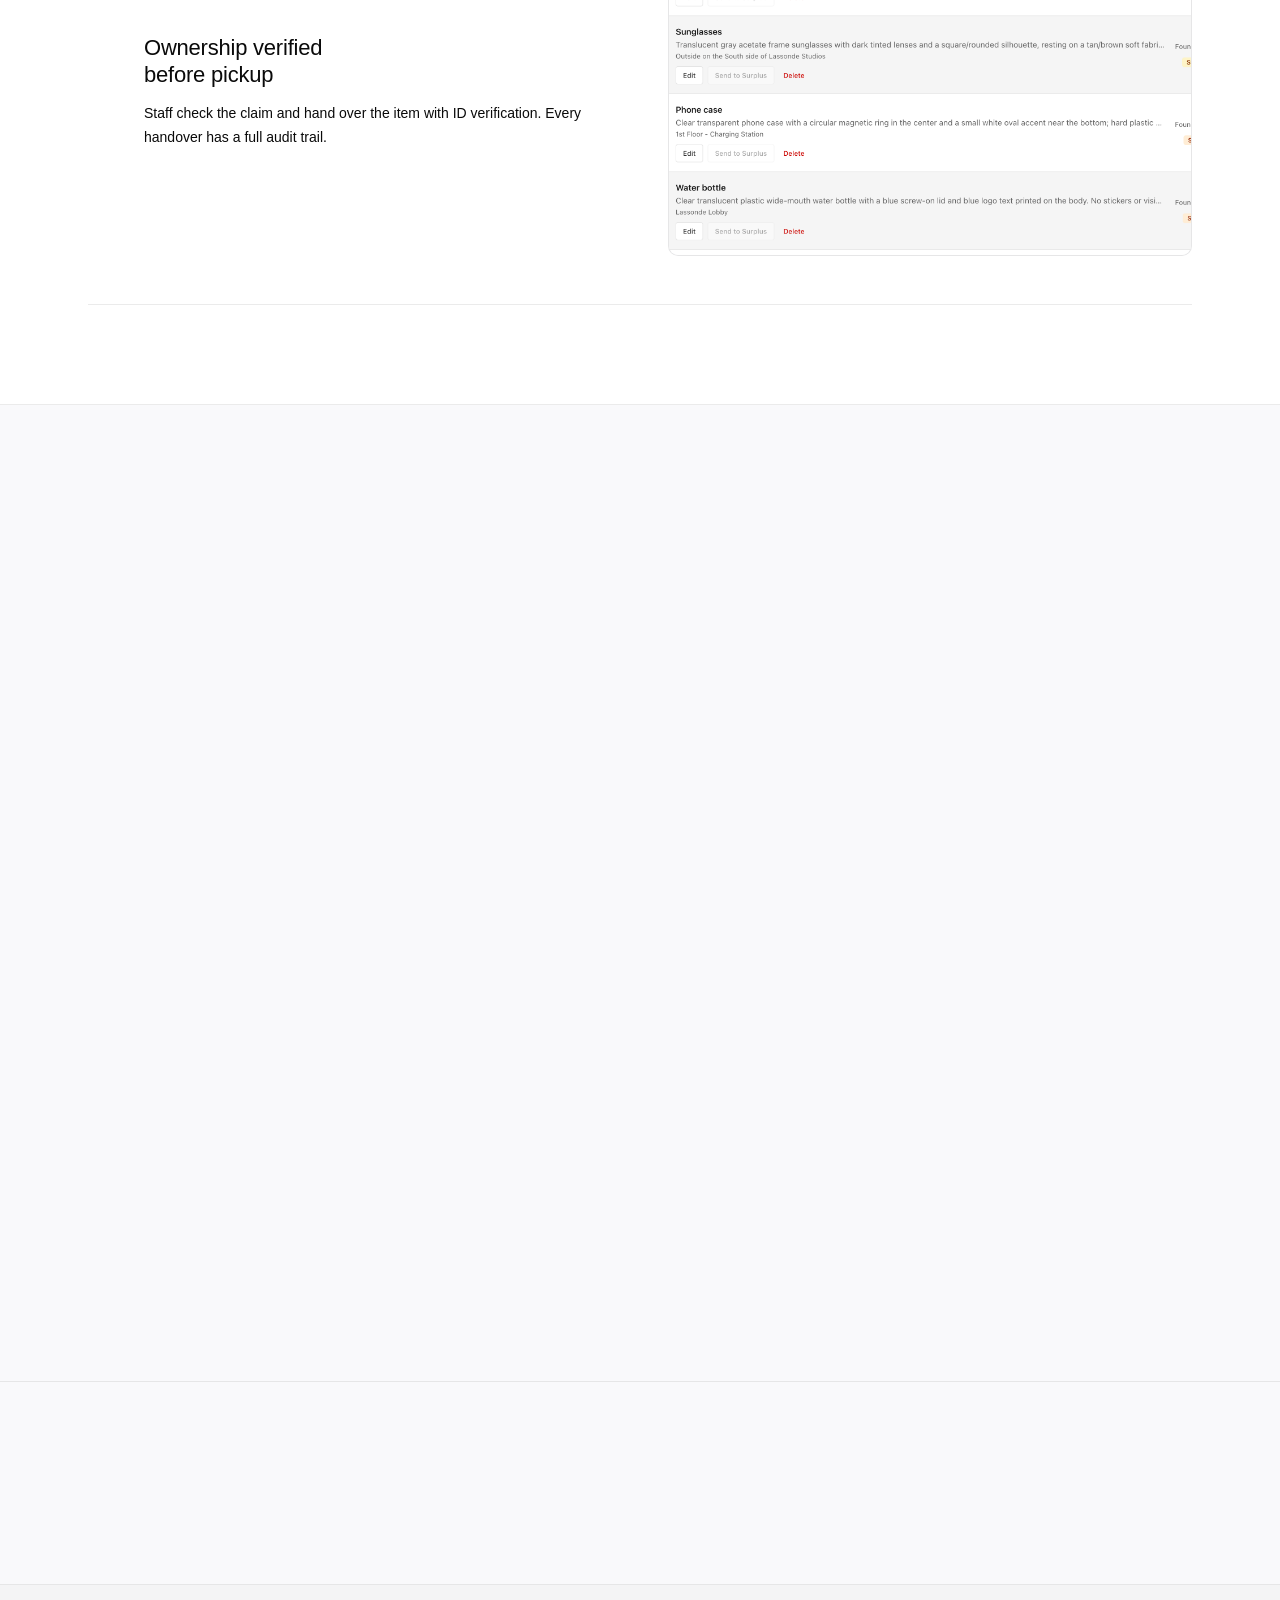
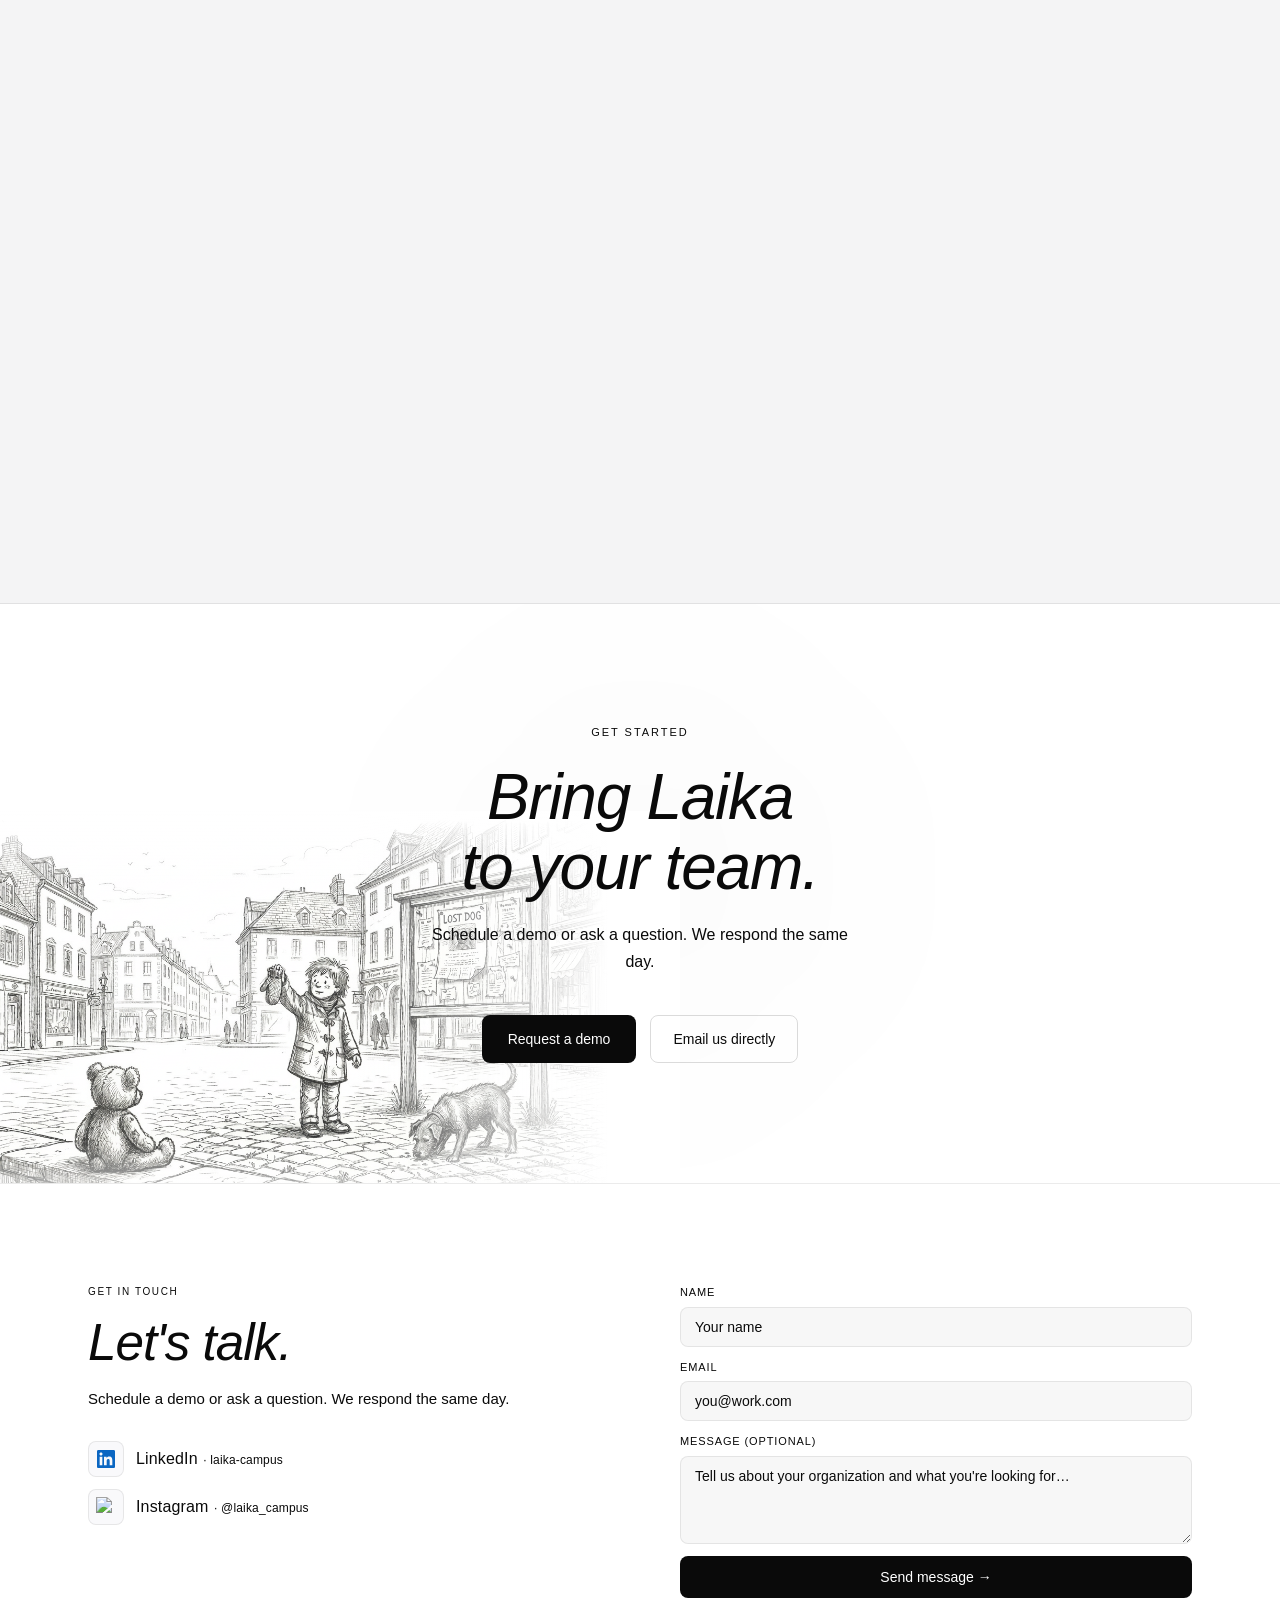
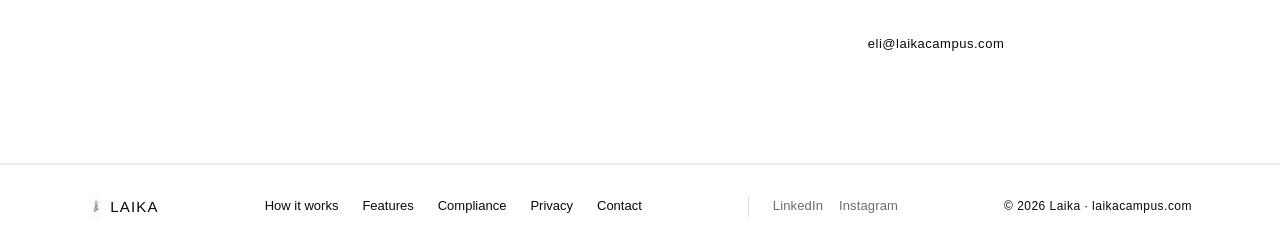
==== commit 664bc122: "style(marketing): tone section titles to weight 400 (from 500) 500 read too heavy in Satoshi; drop a" ====
--- a/index.html
+++ b/index.html
@@ -135,7 +135,7 @@
 .hero h1{
   font-family:'Satoshi',sans-serif;
   font-size:clamp(52px,5.4vw,78px);
-  font-weight:500;line-height:1.0;
+  font-weight:400;line-height:1.0;
   letter-spacing:-0.03em;
   color:var(--text);
   margin-bottom:26px;
@@ -326,7 +326,7 @@
   position:relative;z-index:1;
   font-family:'Satoshi',sans-serif;
   font-size:clamp(32px,4.2vw,60px);
-  font-weight:500;font-style:italic;
+  font-weight:400;font-style:italic;
   color:var(--text);
   line-height:1.3;letter-spacing:-0.02em;
   max-width:820px;
@@ -346,7 +346,7 @@
 .how-title{
   font-family:'Satoshi',sans-serif;
   font-size:clamp(34px,3.8vw,50px);
-  font-weight:500;color:var(--text);letter-spacing:-0.02em;
+  font-weight:400;color:var(--text);letter-spacing:-0.02em;
 }
 .how-subtitle{
   font-family:'Satoshi',sans-serif;
@@ -418,7 +418,7 @@
 .feat-title{
   font-family:'Satoshi',sans-serif;
   font-size:clamp(34px,3.8vw,50px);
-  font-weight:500;color:var(--text);
+  font-weight:400;color:var(--text);
   letter-spacing:-0.02em;margin-bottom:14px;
 }
 .feat-sub{
@@ -524,7 +524,7 @@
 .next-title{
   font-family:'Satoshi',sans-serif;
   font-size:clamp(36px,4.6vw,60px);
-  font-weight:500;font-style:italic;
+  font-weight:400;font-style:italic;
   color:var(--text);line-height:1.1;
   letter-spacing:-0.02em;margin-bottom:18px;
 }
@@ -585,7 +585,7 @@
 .demo-cta-title{
   font-family:'Satoshi',sans-serif;
   font-size:clamp(40px,5vw,66px);
-  font-weight:500;font-style:italic;
+  font-weight:400;font-style:italic;
   color:var(--text);line-height:1.1;
   letter-spacing:-0.02em;margin-bottom:18px;
   position:relative;z-index:1;
@@ -618,7 +618,7 @@
 .contact-title{
   font-family:'Satoshi',sans-serif;
   font-size:clamp(34px,4vw,52px);
-  font-weight:500;font-style:italic;
+  font-weight:400;font-style:italic;
   color:var(--text);line-height:1.06;
   letter-spacing:-0.02em;margin-bottom:16px;
 }
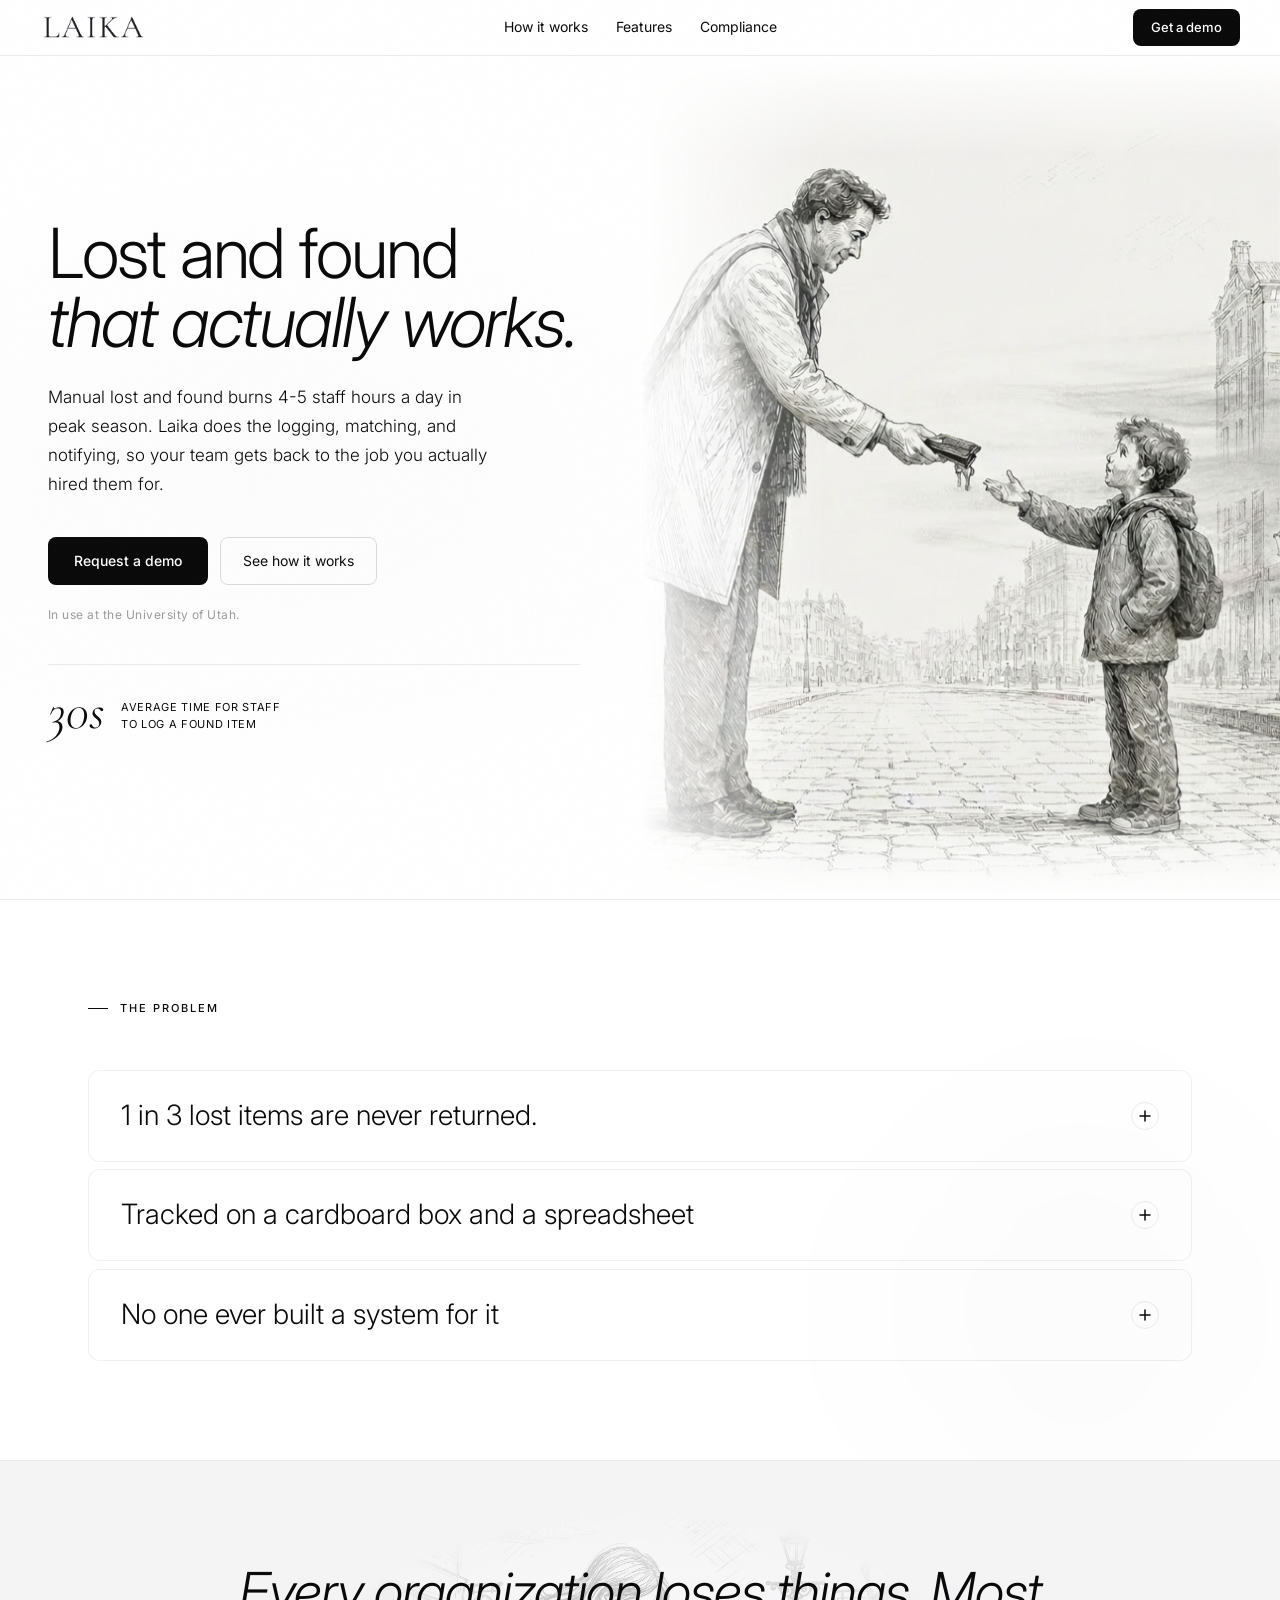
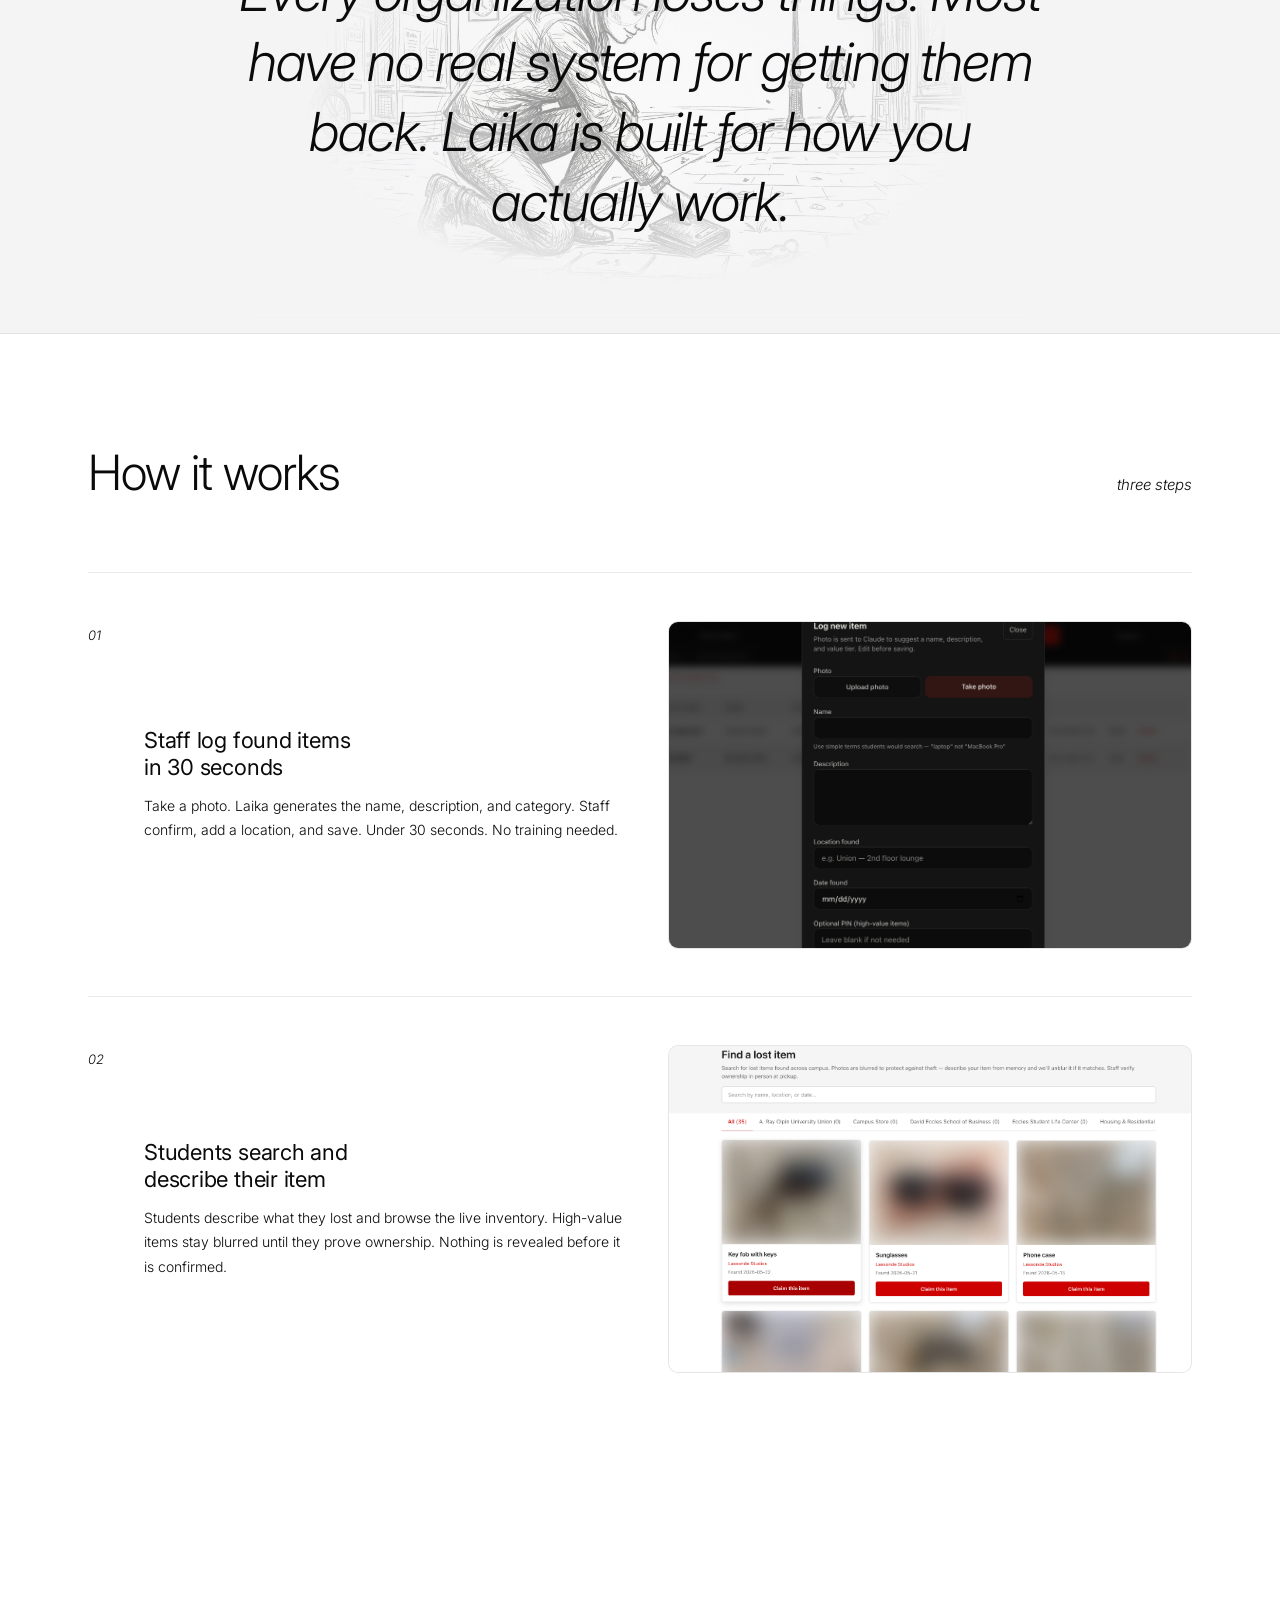
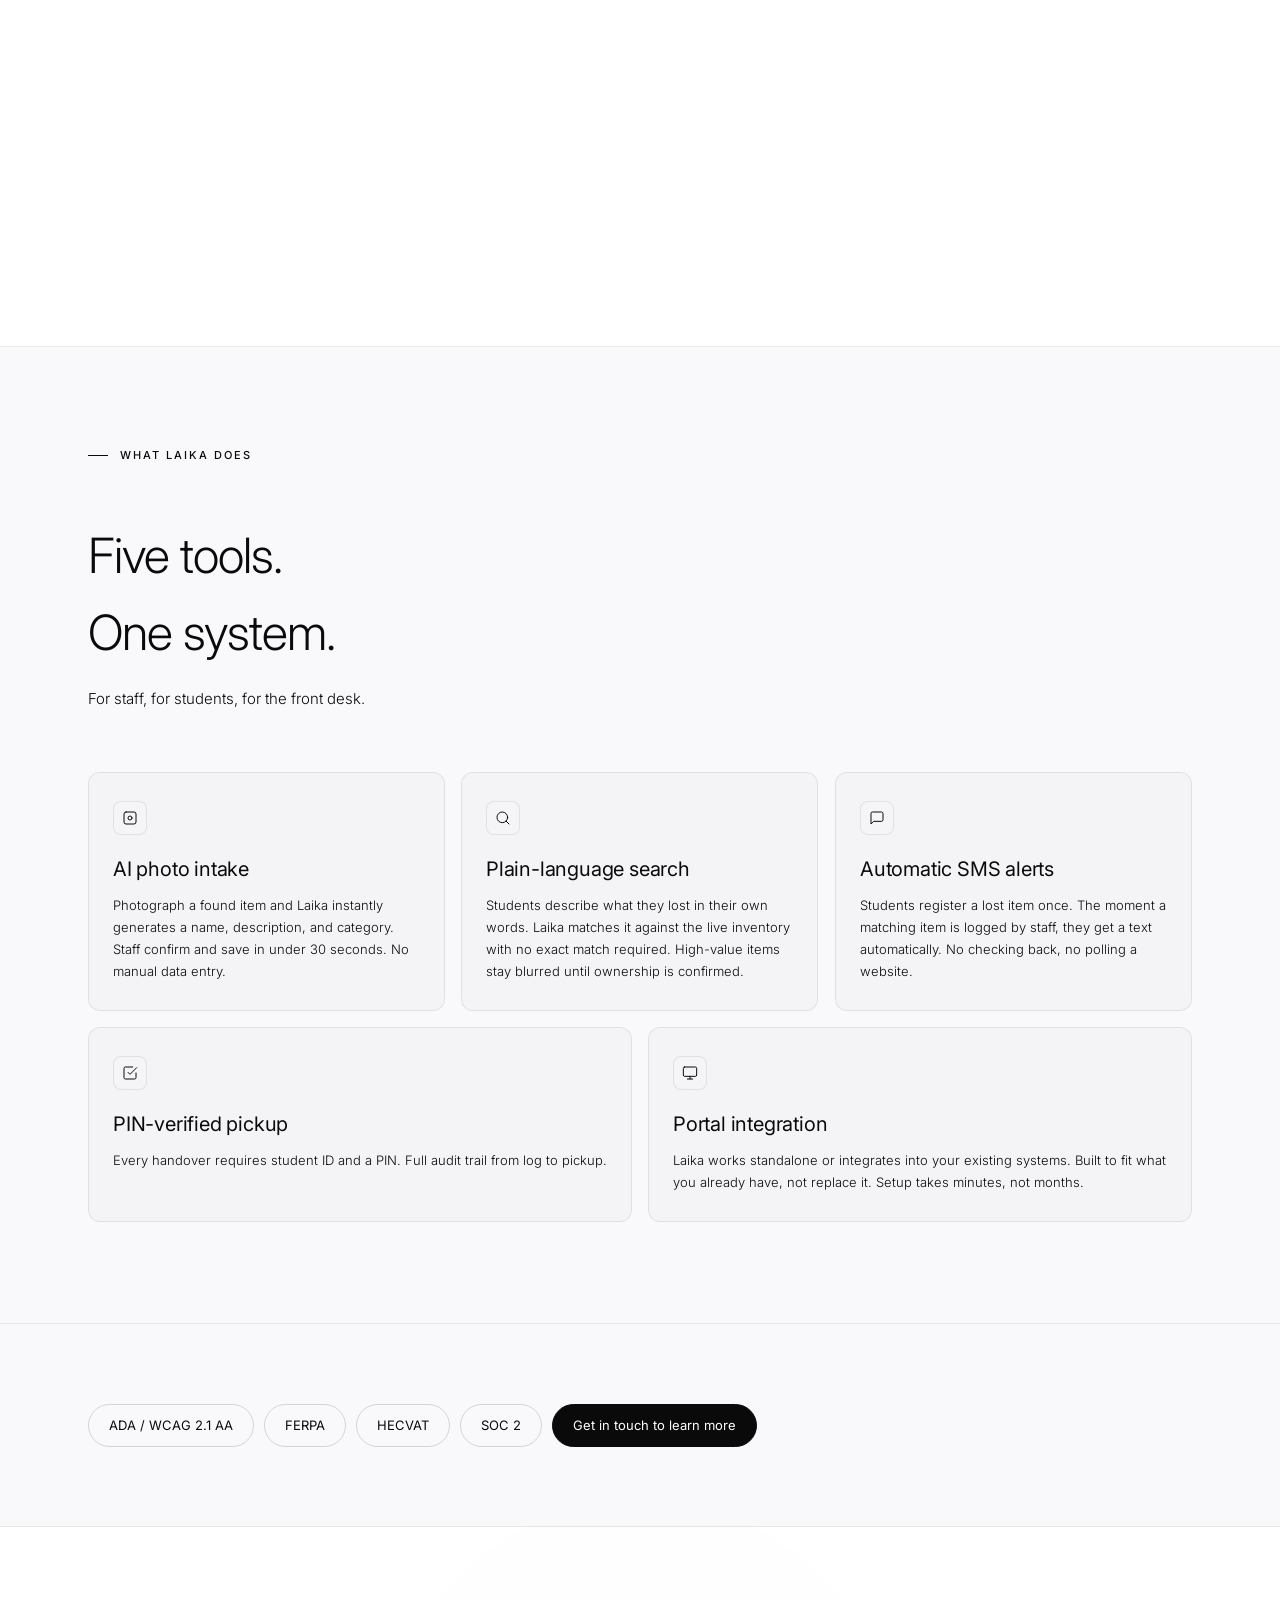
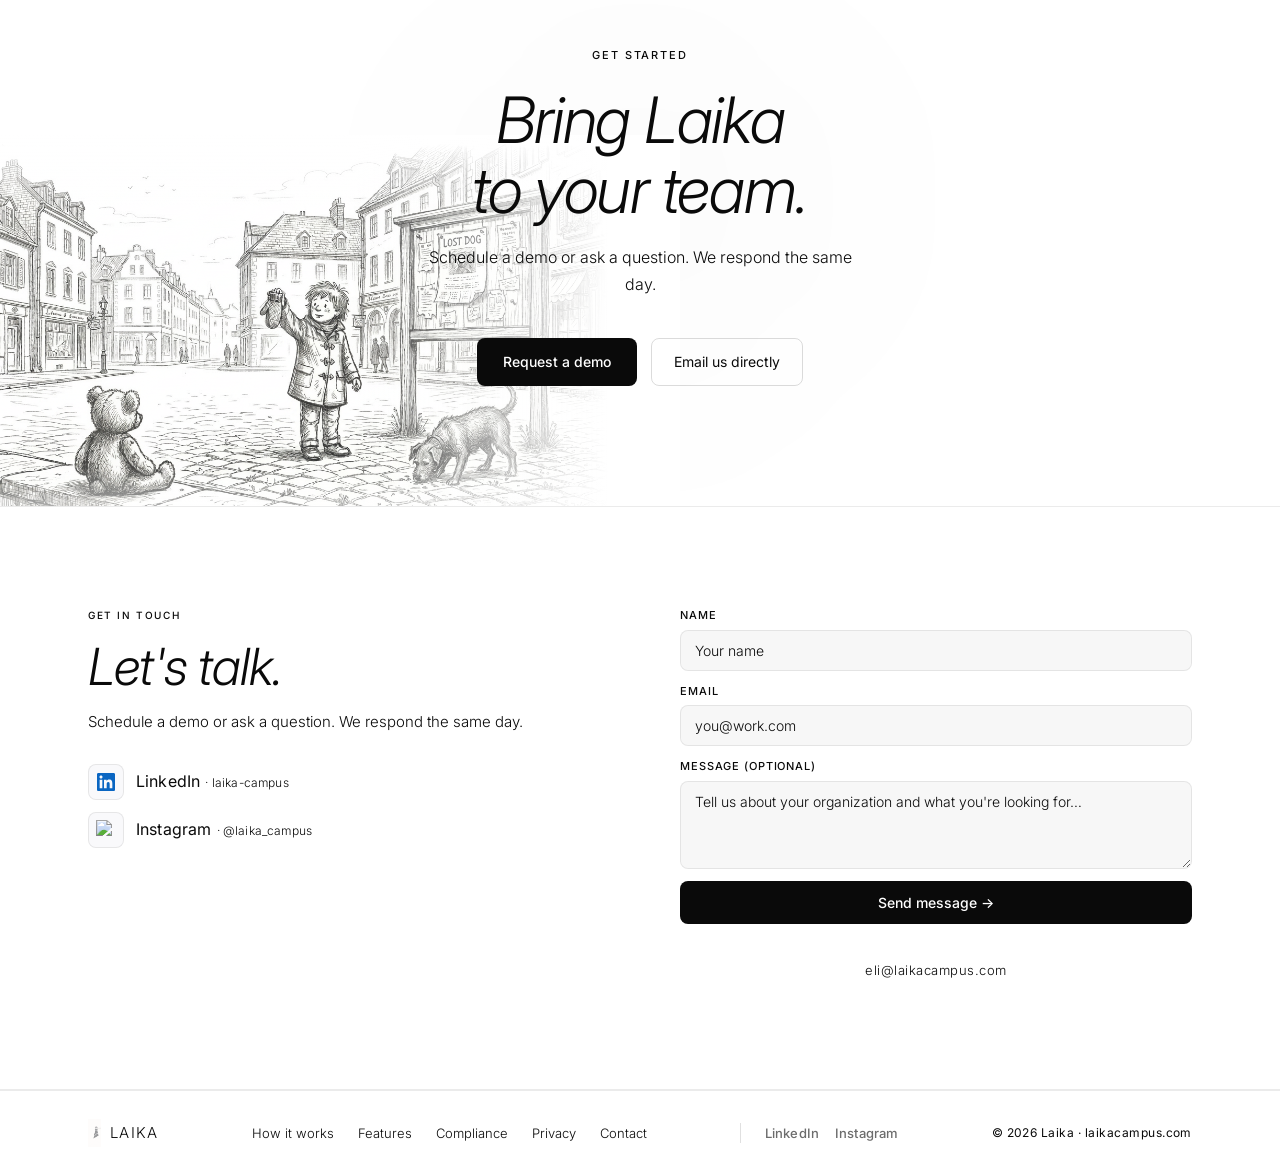
==== commit f4ddf934: "copy(marketing): swap hero subtext to staff-hours pain point Co-Authored-By: Claude Fable 5 <noreply" ====
--- a/index.html
+++ b/index.html
@@ -5,8 +5,7 @@
 <meta name="viewport" content="width=device-width, initial-scale=1.0">
 <title>Laika · Lost & Found for Universities</title>
 <meta name="description" content="Laika is modern lost and found infrastructure. Staff log items in 30 seconds. People find their things online. Ownership verified at pickup.">
-<link rel="preconnect" href="https://api.fontshare.com" crossorigin>
-<link href="https://api.fontshare.com/v2/css?f[]=satoshi@300,400,500,700,900&display=swap" rel="stylesheet">
+<link href="https://fonts.googleapis.com/css2?family=Cormorant+Garamond:ital,wght@1,300&family=Inter:ital,wght@0,300;0,400;0,500;0,600;1,300;1,400;1,500;1,600&display=swap" rel="stylesheet">
 <link rel="stylesheet" href="motion.css">
 <script>document.documentElement.classList.add('js-motion');</script>
 <style>
@@ -33,7 +32,7 @@
 body{
   background:var(--bg);
   color:var(--text);
-  font-family:'Satoshi',-apple-system,sans-serif;
+  font-family:'Inter',-apple-system,sans-serif;
   font-size:16px;
   line-height:1.6;
   -webkit-font-smoothing:antialiased;
@@ -133,9 +132,9 @@
 }
 
 .hero h1{
-  font-family:'Satoshi',sans-serif;
+  font-family:'Inter',sans-serif;
   font-size:clamp(52px,5.4vw,78px);
-  font-weight:400;line-height:1.0;
+  font-weight:300;line-height:1.0;
   letter-spacing:-0.03em;
   color:var(--text);
   margin-bottom:26px;
@@ -188,7 +187,7 @@
   animation:laika-up 0.6s 0.46s var(--motion-ease) both;
 }
 .hero-stat-num{
-  font-family:'Satoshi',sans-serif;
+  font-family:'Cormorant Garamond',serif;
   font-size:52px;font-weight:300;font-style:italic;
   color:var(--text);line-height:0.9;
 }
@@ -278,7 +277,7 @@
 .prob-bar-head::marker{display:none;}
 .prob-bar-hl{
   flex:1;display:flex;align-items:center;gap:24px;
-  font-family:'Satoshi',sans-serif;
+  font-family:'Inter',sans-serif;
   font-size:clamp(20px,2.2vw,28px);
   font-weight:300;color:var(--text);line-height:1.2;
 }
@@ -324,9 +323,9 @@
 }
 .mission-text{
   position:relative;z-index:1;
-  font-family:'Satoshi',sans-serif;
+  font-family:'Inter',sans-serif;
   font-size:clamp(32px,4.2vw,60px);
-  font-weight:400;font-style:italic;
+  font-weight:300;font-style:italic;
   color:var(--text);
   line-height:1.3;letter-spacing:-0.02em;
   max-width:820px;
@@ -344,12 +343,12 @@
   margin-bottom:60px;
 }
 .how-title{
-  font-family:'Satoshi',sans-serif;
+  font-family:'Inter',sans-serif;
   font-size:clamp(34px,3.8vw,50px);
-  font-weight:400;color:var(--text);letter-spacing:-0.02em;
+  font-weight:300;color:var(--text);letter-spacing:-0.02em;
 }
 .how-subtitle{
-  font-family:'Satoshi',sans-serif;
+  font-family:'Inter',sans-serif;
   font-size:15px;font-style:italic;
   font-weight:300;color:var(--text3);
 }
@@ -366,13 +365,13 @@
   border-bottom:1px solid var(--border);
 }
 .step-n{
-  font-family:'Satoshi',sans-serif;
+  font-family:'Inter',sans-serif;
   font-size:13px;font-style:italic;font-weight:300;
   color:var(--text3);align-self:start;padding-top:4px;
 }
 .step-info{padding-right:40px;}
 .step-name{
-  font-family:'Satoshi',sans-serif;
+  font-family:'Inter',sans-serif;
   font-size:22px;font-weight:400;
   color:var(--text);letter-spacing:-0.01em;
   line-height:1.25;margin-bottom:12px;
@@ -416,9 +415,9 @@
   margin-bottom:60px;
 }
 .feat-title{
-  font-family:'Satoshi',sans-serif;
+  font-family:'Inter',sans-serif;
   font-size:clamp(34px,3.8vw,50px);
-  font-weight:400;color:var(--text);
+  font-weight:300;color:var(--text);
   letter-spacing:-0.02em;margin-bottom:14px;
 }
 .feat-sub{
@@ -452,7 +451,7 @@
 }
 .feat-icon svg{width:16px;height:16px;stroke:var(--text2);fill:none;stroke-width:1.5;stroke-linecap:round;stroke-linejoin:round;}
 .feat-name{
-  font-family:'Satoshi',sans-serif;
+  font-family:'Inter',sans-serif;
   font-size:20px;font-weight:400;
   color:var(--text);letter-spacing:-0.01em;
   margin-bottom:9px;
@@ -487,64 +486,6 @@
 }
 .comp-tab-cta:hover{opacity:0.75;}
 
-/* ─── EXPANSION TEASER STRIP (top) ────────────────────────────────────────── */
-.teaser{
-  display:flex;align-items:center;justify-content:center;
-  gap:14px;flex-wrap:wrap;
-  padding:16px var(--pad);
-  background:var(--bg2);
-  border-top:1px solid var(--border);
-  border-bottom:1px solid var(--border);
-  text-align:center;text-decoration:none;
-  transition:background 0.18s;
-}
-.teaser:hover{background:var(--bg3);}
-.teaser-tag{
-  font-size:10px;font-weight:600;
-  letter-spacing:0.14em;text-transform:uppercase;
-  color:var(--bg);background:var(--accent);
-  padding:4px 10px;border-radius:100px;
-}
-.teaser-text{font-size:14px;font-weight:400;color:var(--text);}
-.teaser-link{font-size:14px;font-weight:500;color:var(--text);white-space:nowrap;}
-.teaser:hover .teaser-link{text-decoration:underline;}
-
-/* ─── WHAT'S NEXT / EXPANSION ─────────────────────────────────────────────── */
-.next{
-  padding:100px 0;
-  border-bottom:1px solid var(--border);
-  background:var(--bg3);
-  text-align:center;
-}
-.next-eyebrow{
-  font-size:11px;font-weight:500;
-  letter-spacing:0.18em;text-transform:uppercase;
-  color:var(--text3);margin-bottom:20px;
-}
-.next-title{
-  font-family:'Satoshi',sans-serif;
-  font-size:clamp(36px,4.6vw,60px);
-  font-weight:400;font-style:italic;
-  color:var(--text);line-height:1.1;
-  letter-spacing:-0.02em;margin-bottom:18px;
-}
-.next-sub{
-  font-size:16px;color:var(--text2);
-  font-weight:400;max-width:520px;
-  margin:0 auto 28px;line-height:1.7;
-}
-.next-venues{
-  display:flex;flex-wrap:wrap;gap:10px;
-  justify-content:center;
-  max-width:640px;margin:0 auto 36px;
-}
-.next-venues span{
-  font-size:13px;font-weight:400;color:var(--text);
-  border:1px solid rgba(0,0,0,0.15);
-  border-radius:100px;padding:8px 18px;
-}
-.next-btns{display:flex;justify-content:center;}
-
 /* ─── DEMO CTA ────────────────────────────────────────────────────────────── */
 .demo-cta{
   padding:120px 0;
@@ -583,9 +524,9 @@
   color:var(--text3);margin-bottom:20px;
 }
 .demo-cta-title{
-  font-family:'Satoshi',sans-serif;
+  font-family:'Inter',sans-serif;
   font-size:clamp(40px,5vw,66px);
-  font-weight:400;font-style:italic;
+  font-weight:300;font-style:italic;
   color:var(--text);line-height:1.1;
   letter-spacing:-0.02em;margin-bottom:18px;
   position:relative;z-index:1;
@@ -616,9 +557,9 @@
   color:var(--text3);margin-bottom:16px;
 }
 .contact-title{
-  font-family:'Satoshi',sans-serif;
+  font-family:'Inter',sans-serif;
   font-size:clamp(34px,4vw,52px);
-  font-weight:400;font-style:italic;
+  font-weight:300;font-style:italic;
   color:var(--text);line-height:1.06;
   letter-spacing:-0.02em;margin-bottom:16px;
 }
@@ -686,8 +627,8 @@
   font-size:13px;font-weight:300;
   color:var(--text2);margin:0;min-height:16px;text-align:center;
 }
-.cf-status.cf-ok{color:var(--text);}
-.cf-status.cf-err{color:var(--text);}
+.cf-status.cf-ok{color:#4ade80;}
+.cf-status.cf-err{color:#f87171;}
 .contact-email{
   display:block;text-align:center;
   font-size:13px;font-weight:300;
@@ -710,7 +651,7 @@
 .footer-logo{display:flex;align-items:center;gap:9px;}
 .footer-logo-mark{height:28px;width:auto;opacity:0.45;}
 .footer-logo-text{
-  font-family:'Satoshi',sans-serif;
+  font-family:'Inter',sans-serif;
   font-size:15px;font-weight:300;
   color:var(--text3);
   letter-spacing:0.08em;text-transform:uppercase;
@@ -823,7 +764,7 @@
   <div class="hero-text">
     <h1 id="hero-h1">Lost and found<br><em>that actually works.</em></h1>
     <p class="hero-sub">
-      Most organizations are still running lost and found on a cardboard box and a shared spreadsheet. Staff log items in seconds, people find their things online, and every pickup is verified.
+      Manual lost and found burns 4-5 staff hours a day in peak season. Laika does the logging, matching, and notifying, so your team gets back to the job you actually hired them for.
     </p>
     <div class="hero-btns">
       <a href="#contact" class="btn-primary">Request a demo</a>
@@ -845,13 +786,6 @@
     >
   </div>
 </section>
-
-<!-- EXPANSION TEASER STRIP -->
-<a href="#contact" class="teaser reveal">
-  <span class="teaser-tag">Coming soon</span>
-  <span class="teaser-text">Lost and found for gyms, venues, and stadiums.</span>
-  <span class="teaser-link">Get on the waitlist →</span>
-</a>
 
 <!-- THE PROBLEM -->
 <section class="problem" id="problem">
@@ -1012,25 +946,6 @@
       <span class="comp-tab reveal">HECVAT</span>
       <span class="comp-tab reveal">SOC 2</span>
       <a href="#contact" class="comp-tab comp-tab-cta reveal">Get in touch to learn more</a>
-    </div>
-  </div>
-</section>
-
-<!-- WHAT'S NEXT / EXPANSION -->
-<section class="next" id="whats-next">
-  <div class="wrap">
-    <div class="next-eyebrow reveal">What's next</div>
-    <h2 class="next-title reveal">Built for campus.<br>Coming to every venue.</h2>
-    <p class="next-sub reveal">Gyms, stadiums, arenas, festivals. Anywhere crowds gather and things go missing, Laika is on the way. The same effortless lost and found, at any scale.</p>
-    <div class="next-venues reveal" data-stagger="60" aria-hidden="true">
-      <span class="reveal">Gyms</span>
-      <span class="reveal">Venues</span>
-      <span class="reveal">Stadiums</span>
-      <span class="reveal">Arenas</span>
-      <span class="reveal">Festivals</span>
-    </div>
-    <div class="next-btns reveal">
-      <a href="#contact" class="btn-primary">Join the waitlist</a>
     </div>
   </div>
 </section>
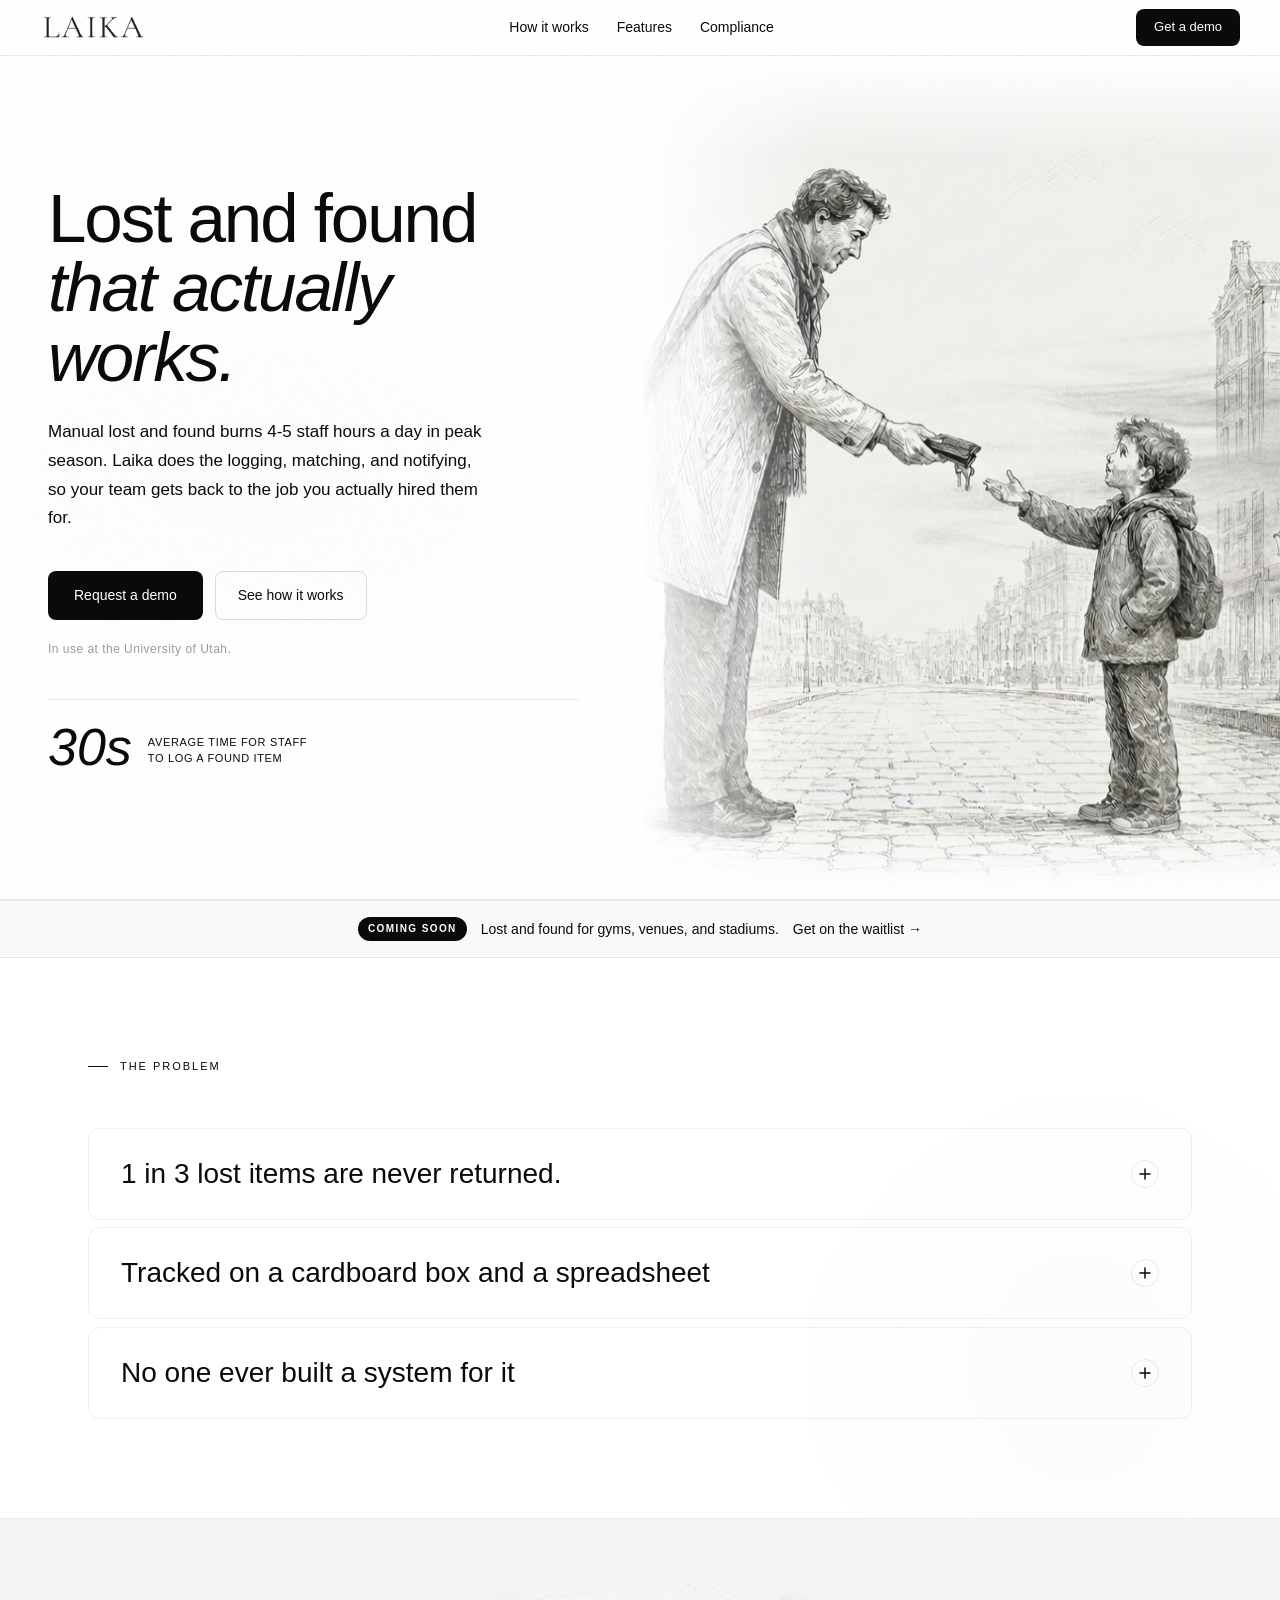
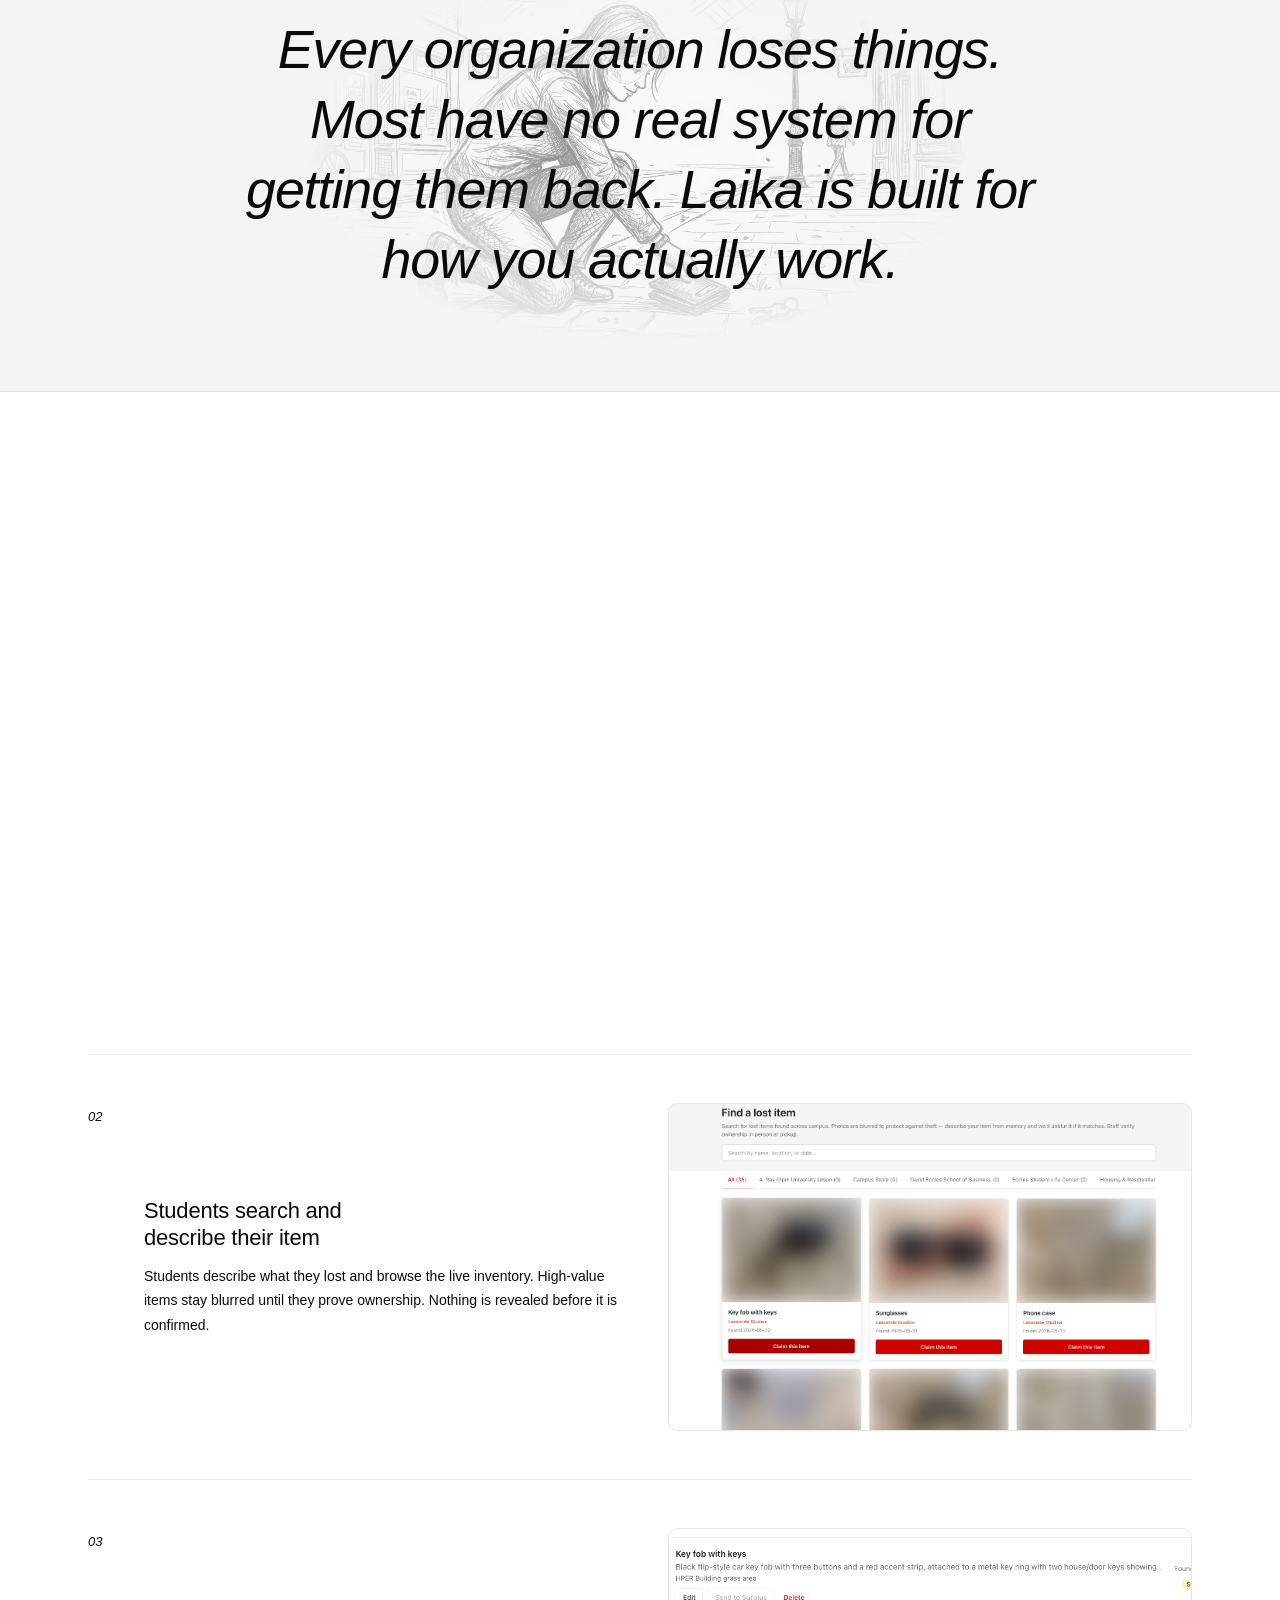
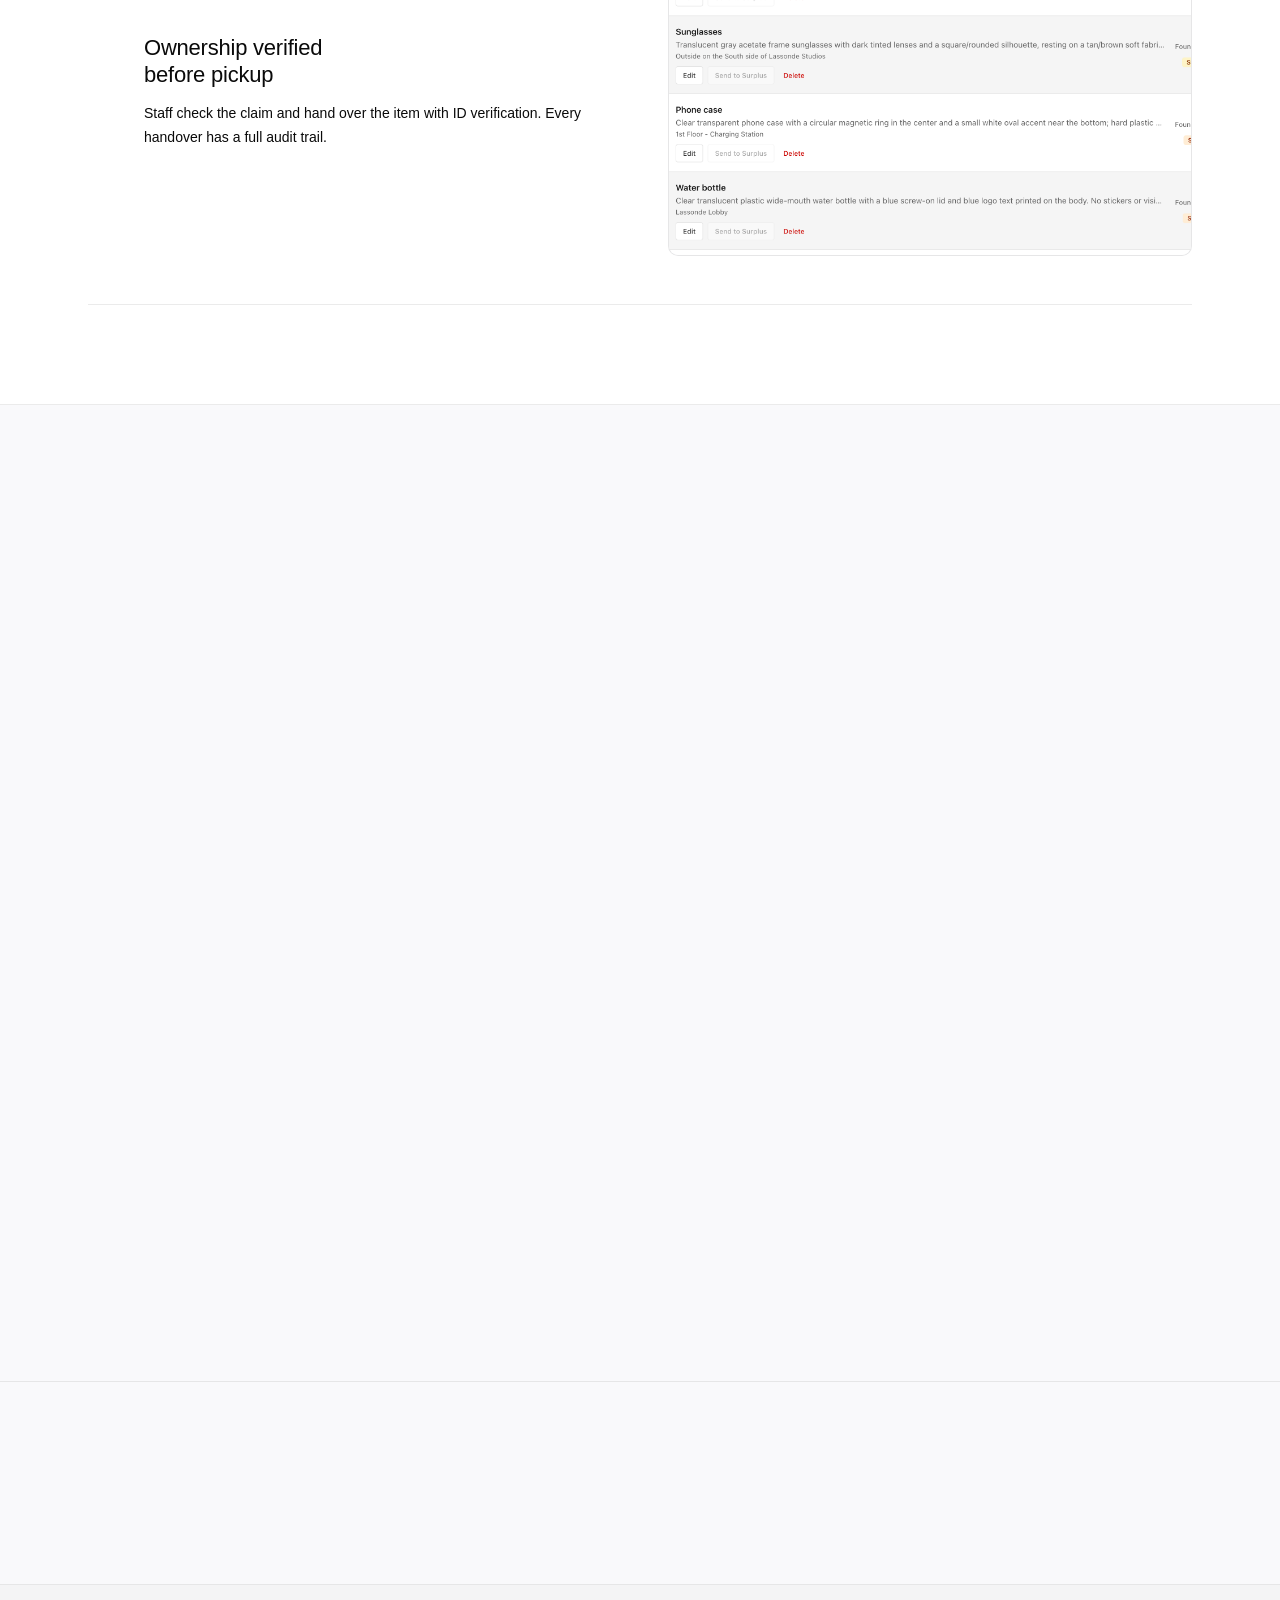
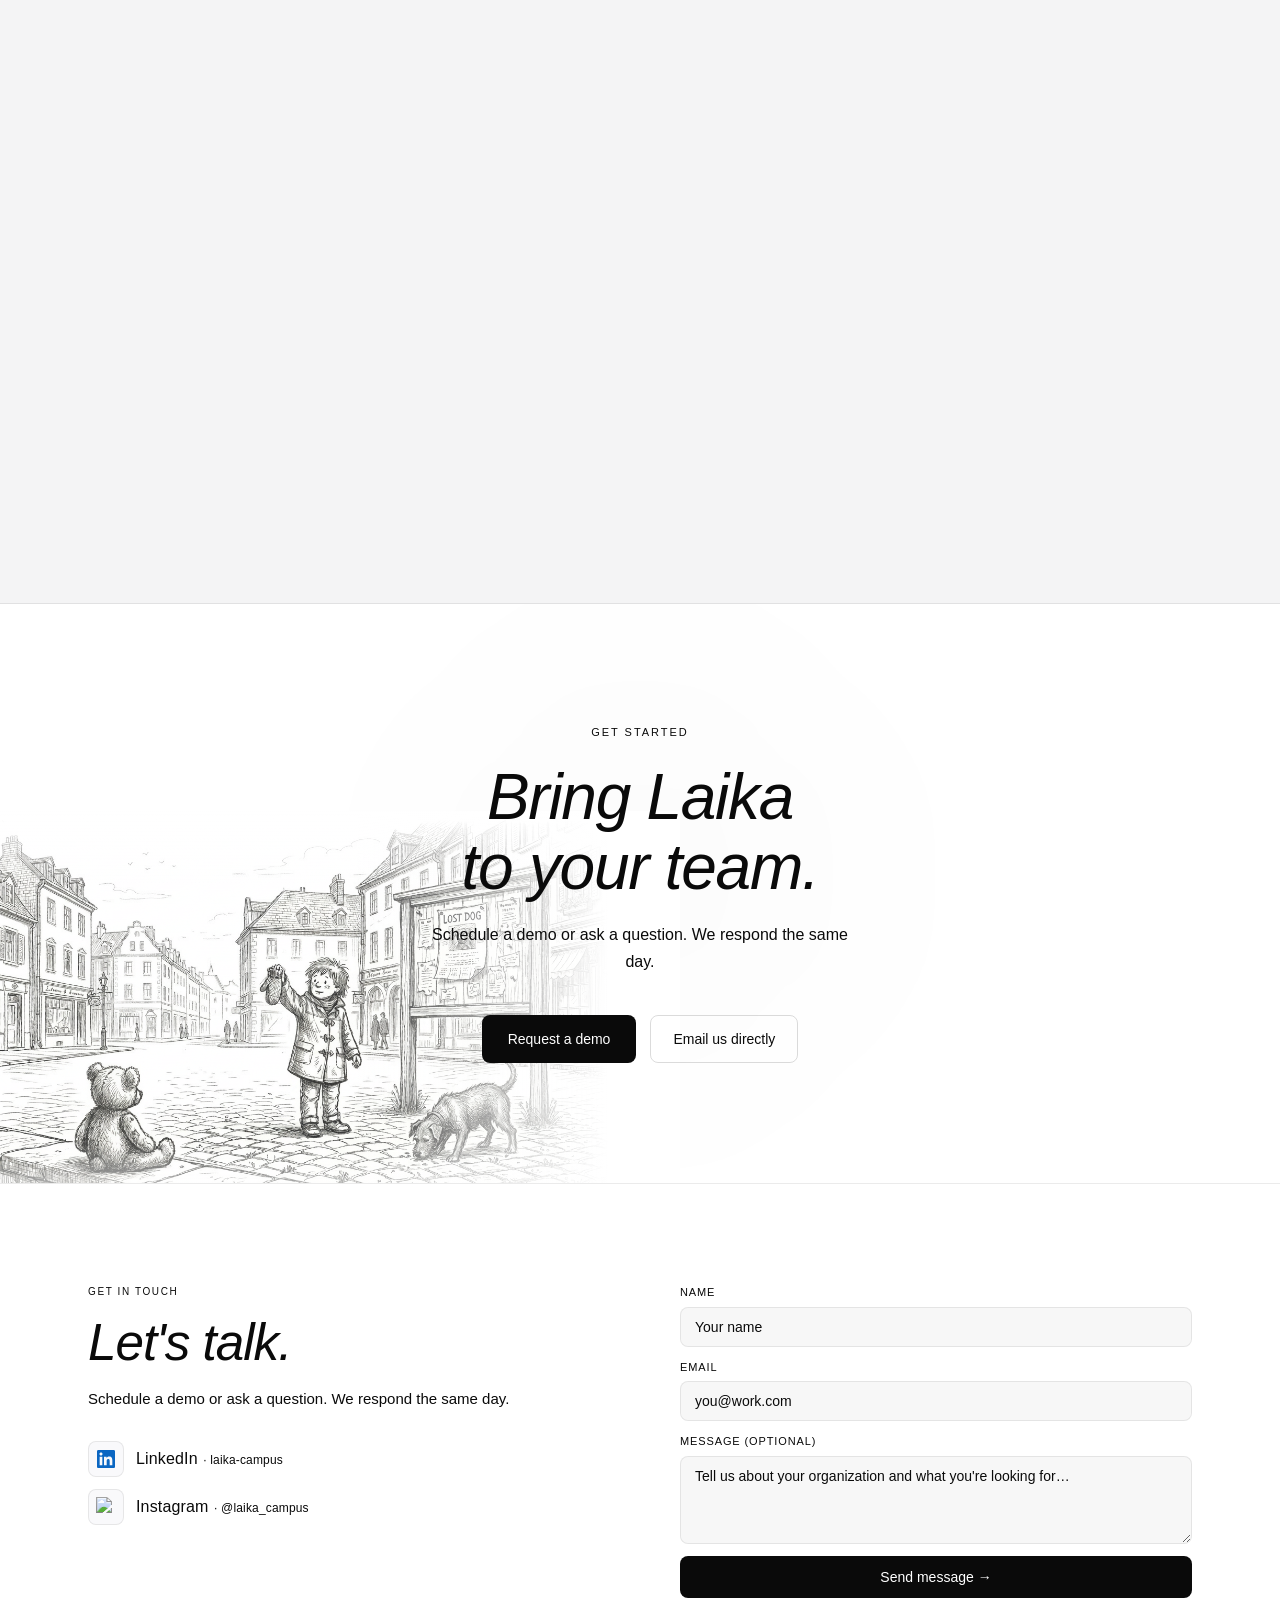
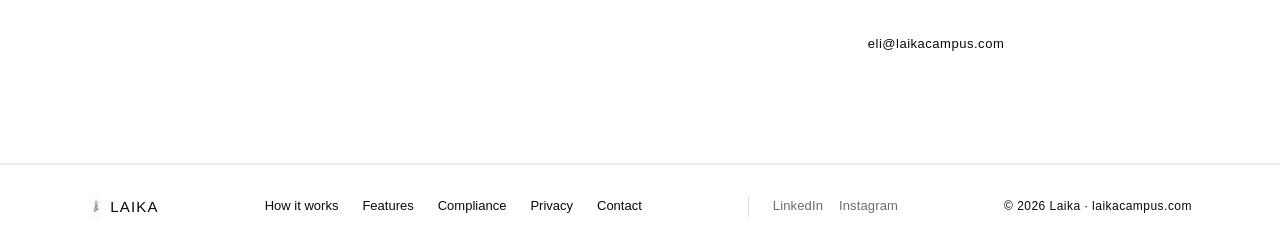
==== commit f97a3d53: "copy(marketing): swap hero subtext to staff-hours pain point Co-Authored-By: Claude Fable 5 <noreply" ====
--- a/index.html
+++ b/index.html
@@ -5,7 +5,8 @@
 <meta name="viewport" content="width=device-width, initial-scale=1.0">
 <title>Laika · Lost & Found for Universities</title>
 <meta name="description" content="Laika is modern lost and found infrastructure. Staff log items in 30 seconds. People find their things online. Ownership verified at pickup.">
-<link href="https://fonts.googleapis.com/css2?family=Cormorant+Garamond:ital,wght@1,300&family=Inter:ital,wght@0,300;0,400;0,500;0,600;1,300;1,400;1,500;1,600&display=swap" rel="stylesheet">
+<link rel="preconnect" href="https://api.fontshare.com" crossorigin>
+<link href="https://api.fontshare.com/v2/css?f[]=satoshi@300,400,500,700,900&display=swap" rel="stylesheet">
 <link rel="stylesheet" href="motion.css">
 <script>document.documentElement.classList.add('js-motion');</script>
 <style>
@@ -32,7 +33,7 @@
 body{
   background:var(--bg);
   color:var(--text);
-  font-family:'Inter',-apple-system,sans-serif;
+  font-family:'Satoshi',-apple-system,sans-serif;
   font-size:16px;
   line-height:1.6;
   -webkit-font-smoothing:antialiased;
@@ -132,9 +133,9 @@
 }
 
 .hero h1{
-  font-family:'Inter',sans-serif;
+  font-family:'Satoshi',sans-serif;
   font-size:clamp(52px,5.4vw,78px);
-  font-weight:300;line-height:1.0;
+  font-weight:400;line-height:1.0;
   letter-spacing:-0.03em;
   color:var(--text);
   margin-bottom:26px;
@@ -187,7 +188,7 @@
   animation:laika-up 0.6s 0.46s var(--motion-ease) both;
 }
 .hero-stat-num{
-  font-family:'Cormorant Garamond',serif;
+  font-family:'Satoshi',sans-serif;
   font-size:52px;font-weight:300;font-style:italic;
   color:var(--text);line-height:0.9;
 }
@@ -277,7 +278,7 @@
 .prob-bar-head::marker{display:none;}
 .prob-bar-hl{
   flex:1;display:flex;align-items:center;gap:24px;
-  font-family:'Inter',sans-serif;
+  font-family:'Satoshi',sans-serif;
   font-size:clamp(20px,2.2vw,28px);
   font-weight:300;color:var(--text);line-height:1.2;
 }
@@ -323,9 +324,9 @@
 }
 .mission-text{
   position:relative;z-index:1;
-  font-family:'Inter',sans-serif;
+  font-family:'Satoshi',sans-serif;
   font-size:clamp(32px,4.2vw,60px);
-  font-weight:300;font-style:italic;
+  font-weight:400;font-style:italic;
   color:var(--text);
   line-height:1.3;letter-spacing:-0.02em;
   max-width:820px;
@@ -343,12 +344,12 @@
   margin-bottom:60px;
 }
 .how-title{
-  font-family:'Inter',sans-serif;
+  font-family:'Satoshi',sans-serif;
   font-size:clamp(34px,3.8vw,50px);
-  font-weight:300;color:var(--text);letter-spacing:-0.02em;
+  font-weight:400;color:var(--text);letter-spacing:-0.02em;
 }
 .how-subtitle{
-  font-family:'Inter',sans-serif;
+  font-family:'Satoshi',sans-serif;
   font-size:15px;font-style:italic;
   font-weight:300;color:var(--text3);
 }
@@ -365,13 +366,13 @@
   border-bottom:1px solid var(--border);
 }
 .step-n{
-  font-family:'Inter',sans-serif;
+  font-family:'Satoshi',sans-serif;
   font-size:13px;font-style:italic;font-weight:300;
   color:var(--text3);align-self:start;padding-top:4px;
 }
 .step-info{padding-right:40px;}
 .step-name{
-  font-family:'Inter',sans-serif;
+  font-family:'Satoshi',sans-serif;
   font-size:22px;font-weight:400;
   color:var(--text);letter-spacing:-0.01em;
   line-height:1.25;margin-bottom:12px;
@@ -415,9 +416,9 @@
   margin-bottom:60px;
 }
 .feat-title{
-  font-family:'Inter',sans-serif;
+  font-family:'Satoshi',sans-serif;
   font-size:clamp(34px,3.8vw,50px);
-  font-weight:300;color:var(--text);
+  font-weight:400;color:var(--text);
   letter-spacing:-0.02em;margin-bottom:14px;
 }
 .feat-sub{
@@ -451,7 +452,7 @@
 }
 .feat-icon svg{width:16px;height:16px;stroke:var(--text2);fill:none;stroke-width:1.5;stroke-linecap:round;stroke-linejoin:round;}
 .feat-name{
-  font-family:'Inter',sans-serif;
+  font-family:'Satoshi',sans-serif;
   font-size:20px;font-weight:400;
   color:var(--text);letter-spacing:-0.01em;
   margin-bottom:9px;
@@ -486,6 +487,64 @@
 }
 .comp-tab-cta:hover{opacity:0.75;}
 
+/* ─── EXPANSION TEASER STRIP (top) ────────────────────────────────────────── */
+.teaser{
+  display:flex;align-items:center;justify-content:center;
+  gap:14px;flex-wrap:wrap;
+  padding:16px var(--pad);
+  background:var(--bg2);
+  border-top:1px solid var(--border);
+  border-bottom:1px solid var(--border);
+  text-align:center;text-decoration:none;
+  transition:background 0.18s;
+}
+.teaser:hover{background:var(--bg3);}
+.teaser-tag{
+  font-size:10px;font-weight:600;
+  letter-spacing:0.14em;text-transform:uppercase;
+  color:var(--bg);background:var(--accent);
+  padding:4px 10px;border-radius:100px;
+}
+.teaser-text{font-size:14px;font-weight:400;color:var(--text);}
+.teaser-link{font-size:14px;font-weight:500;color:var(--text);white-space:nowrap;}
+.teaser:hover .teaser-link{text-decoration:underline;}
+
+/* ─── WHAT'S NEXT / EXPANSION ─────────────────────────────────────────────── */
+.next{
+  padding:100px 0;
+  border-bottom:1px solid var(--border);
+  background:var(--bg3);
+  text-align:center;
+}
+.next-eyebrow{
+  font-size:11px;font-weight:500;
+  letter-spacing:0.18em;text-transform:uppercase;
+  color:var(--text3);margin-bottom:20px;
+}
+.next-title{
+  font-family:'Satoshi',sans-serif;
+  font-size:clamp(36px,4.6vw,60px);
+  font-weight:400;font-style:italic;
+  color:var(--text);line-height:1.1;
+  letter-spacing:-0.02em;margin-bottom:18px;
+}
+.next-sub{
+  font-size:16px;color:var(--text2);
+  font-weight:400;max-width:520px;
+  margin:0 auto 28px;line-height:1.7;
+}
+.next-venues{
+  display:flex;flex-wrap:wrap;gap:10px;
+  justify-content:center;
+  max-width:640px;margin:0 auto 36px;
+}
+.next-venues span{
+  font-size:13px;font-weight:400;color:var(--text);
+  border:1px solid rgba(0,0,0,0.15);
+  border-radius:100px;padding:8px 18px;
+}
+.next-btns{display:flex;justify-content:center;}
+
 /* ─── DEMO CTA ────────────────────────────────────────────────────────────── */
 .demo-cta{
   padding:120px 0;
@@ -524,9 +583,9 @@
   color:var(--text3);margin-bottom:20px;
 }
 .demo-cta-title{
-  font-family:'Inter',sans-serif;
+  font-family:'Satoshi',sans-serif;
   font-size:clamp(40px,5vw,66px);
-  font-weight:300;font-style:italic;
+  font-weight:400;font-style:italic;
   color:var(--text);line-height:1.1;
   letter-spacing:-0.02em;margin-bottom:18px;
   position:relative;z-index:1;
@@ -557,9 +616,9 @@
   color:var(--text3);margin-bottom:16px;
 }
 .contact-title{
-  font-family:'Inter',sans-serif;
+  font-family:'Satoshi',sans-serif;
   font-size:clamp(34px,4vw,52px);
-  font-weight:300;font-style:italic;
+  font-weight:400;font-style:italic;
   color:var(--text);line-height:1.06;
   letter-spacing:-0.02em;margin-bottom:16px;
 }
@@ -627,8 +686,8 @@
   font-size:13px;font-weight:300;
   color:var(--text2);margin:0;min-height:16px;text-align:center;
 }
-.cf-status.cf-ok{color:#4ade80;}
-.cf-status.cf-err{color:#f87171;}
+.cf-status.cf-ok{color:var(--text);}
+.cf-status.cf-err{color:var(--text);}
 .contact-email{
   display:block;text-align:center;
   font-size:13px;font-weight:300;
@@ -651,7 +710,7 @@
 .footer-logo{display:flex;align-items:center;gap:9px;}
 .footer-logo-mark{height:28px;width:auto;opacity:0.45;}
 .footer-logo-text{
-  font-family:'Inter',sans-serif;
+  font-family:'Satoshi',sans-serif;
   font-size:15px;font-weight:300;
   color:var(--text3);
   letter-spacing:0.08em;text-transform:uppercase;
@@ -786,6 +845,13 @@
     >
   </div>
 </section>
+
+<!-- EXPANSION TEASER STRIP -->
+<a href="#contact" class="teaser reveal">
+  <span class="teaser-tag">Coming soon</span>
+  <span class="teaser-text">Lost and found for gyms, venues, and stadiums.</span>
+  <span class="teaser-link">Get on the waitlist →</span>
+</a>
 
 <!-- THE PROBLEM -->
 <section class="problem" id="problem">
@@ -946,6 +1012,25 @@
       <span class="comp-tab reveal">HECVAT</span>
       <span class="comp-tab reveal">SOC 2</span>
       <a href="#contact" class="comp-tab comp-tab-cta reveal">Get in touch to learn more</a>
+    </div>
+  </div>
+</section>
+
+<!-- WHAT'S NEXT / EXPANSION -->
+<section class="next" id="whats-next">
+  <div class="wrap">
+    <div class="next-eyebrow reveal">What's next</div>
+    <h2 class="next-title reveal">Built for campus.<br>Coming to every venue.</h2>
+    <p class="next-sub reveal">Gyms, stadiums, arenas, festivals. Anywhere crowds gather and things go missing, Laika is on the way. The same effortless lost and found, at any scale.</p>
+    <div class="next-venues reveal" data-stagger="60" aria-hidden="true">
+      <span class="reveal">Gyms</span>
+      <span class="reveal">Venues</span>
+      <span class="reveal">Stadiums</span>
+      <span class="reveal">Arenas</span>
+      <span class="reveal">Festivals</span>
+    </div>
+    <div class="next-btns reveal">
+      <a href="#contact" class="btn-primary">Join the waitlist</a>
     </div>
   </div>
 </section>
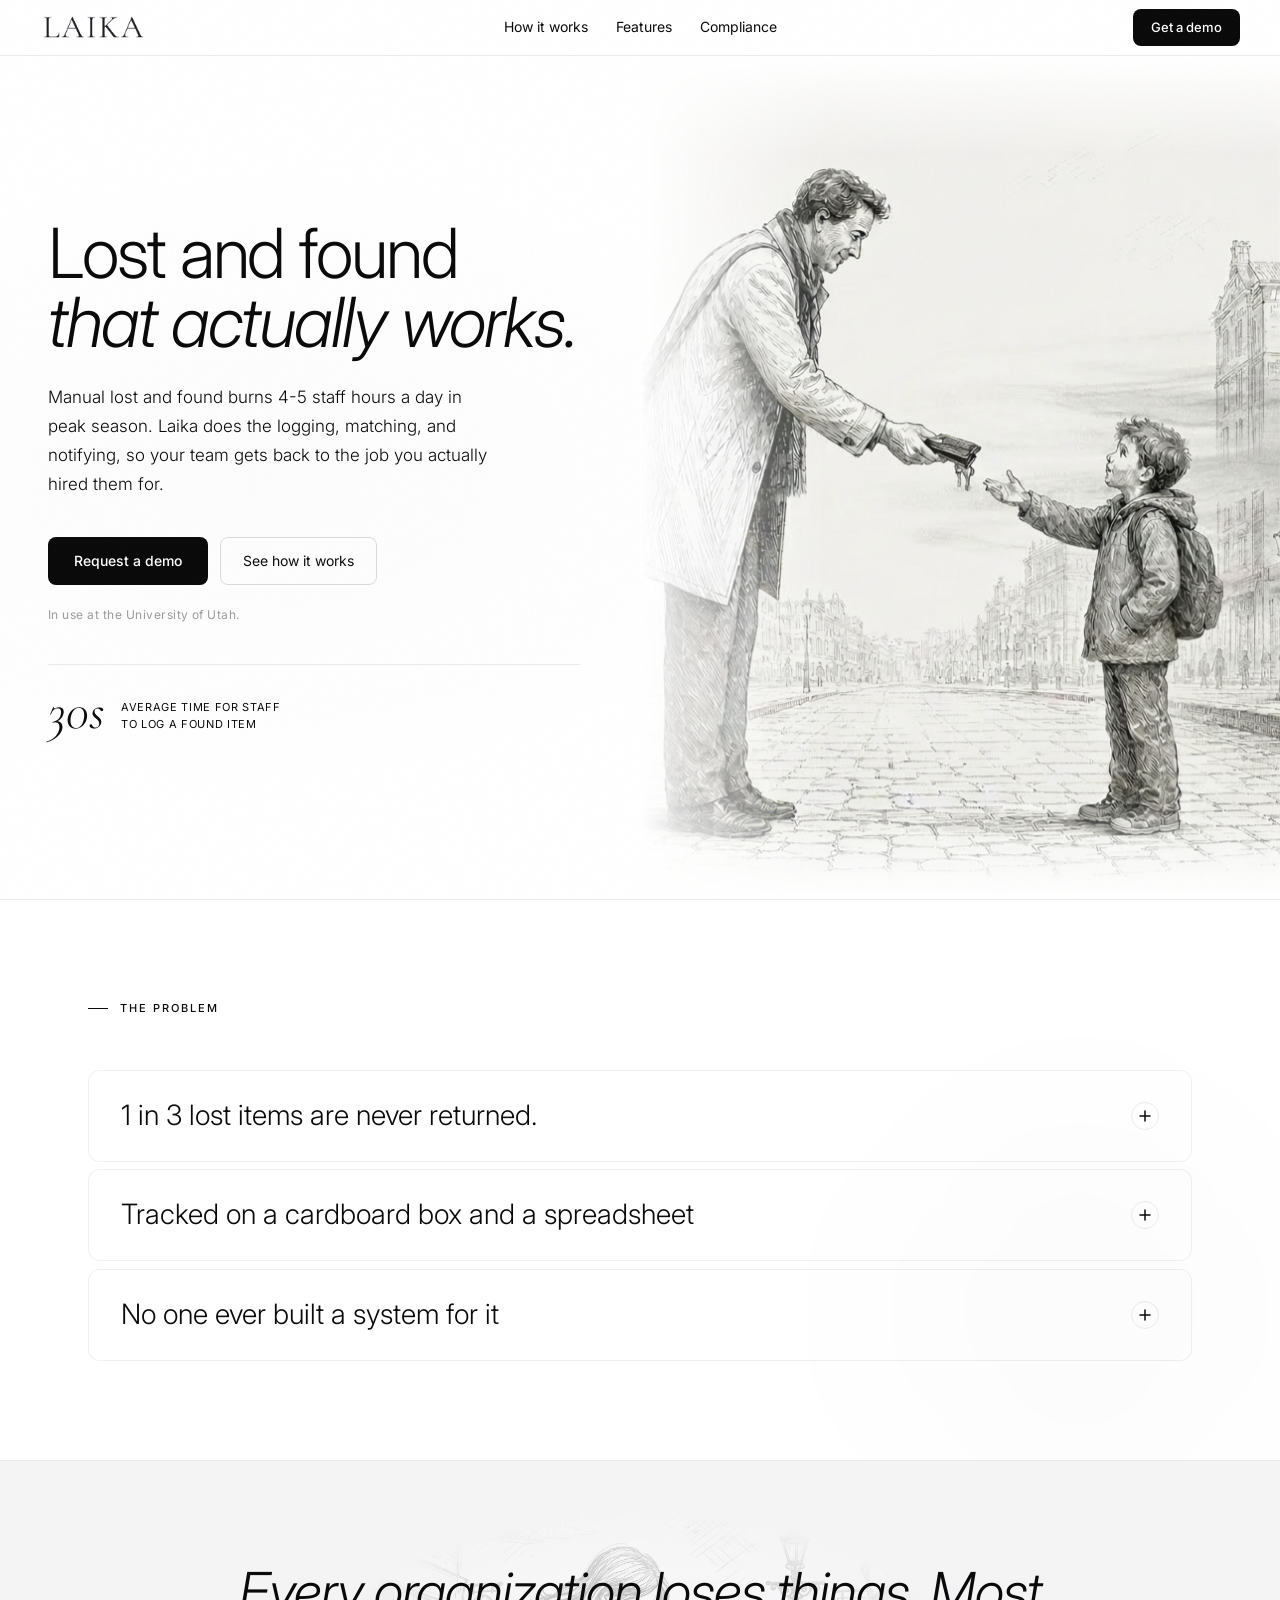
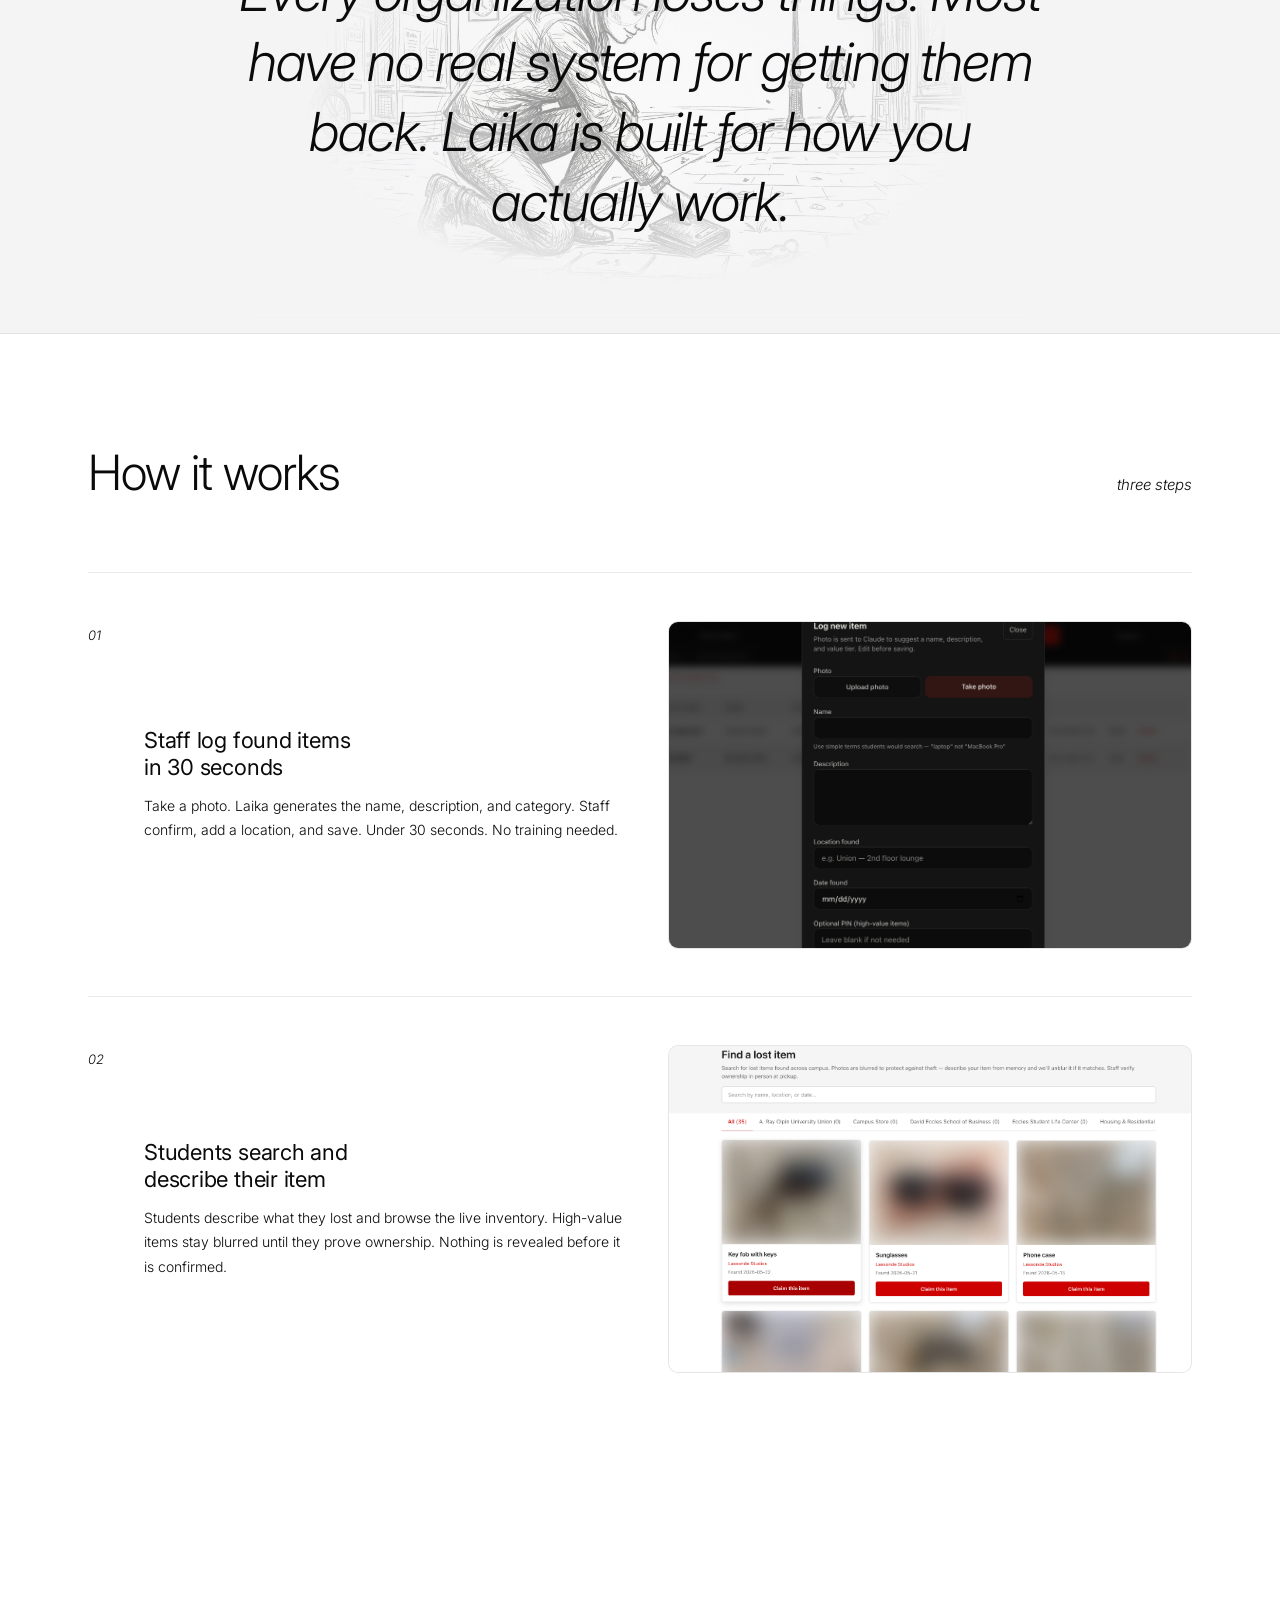
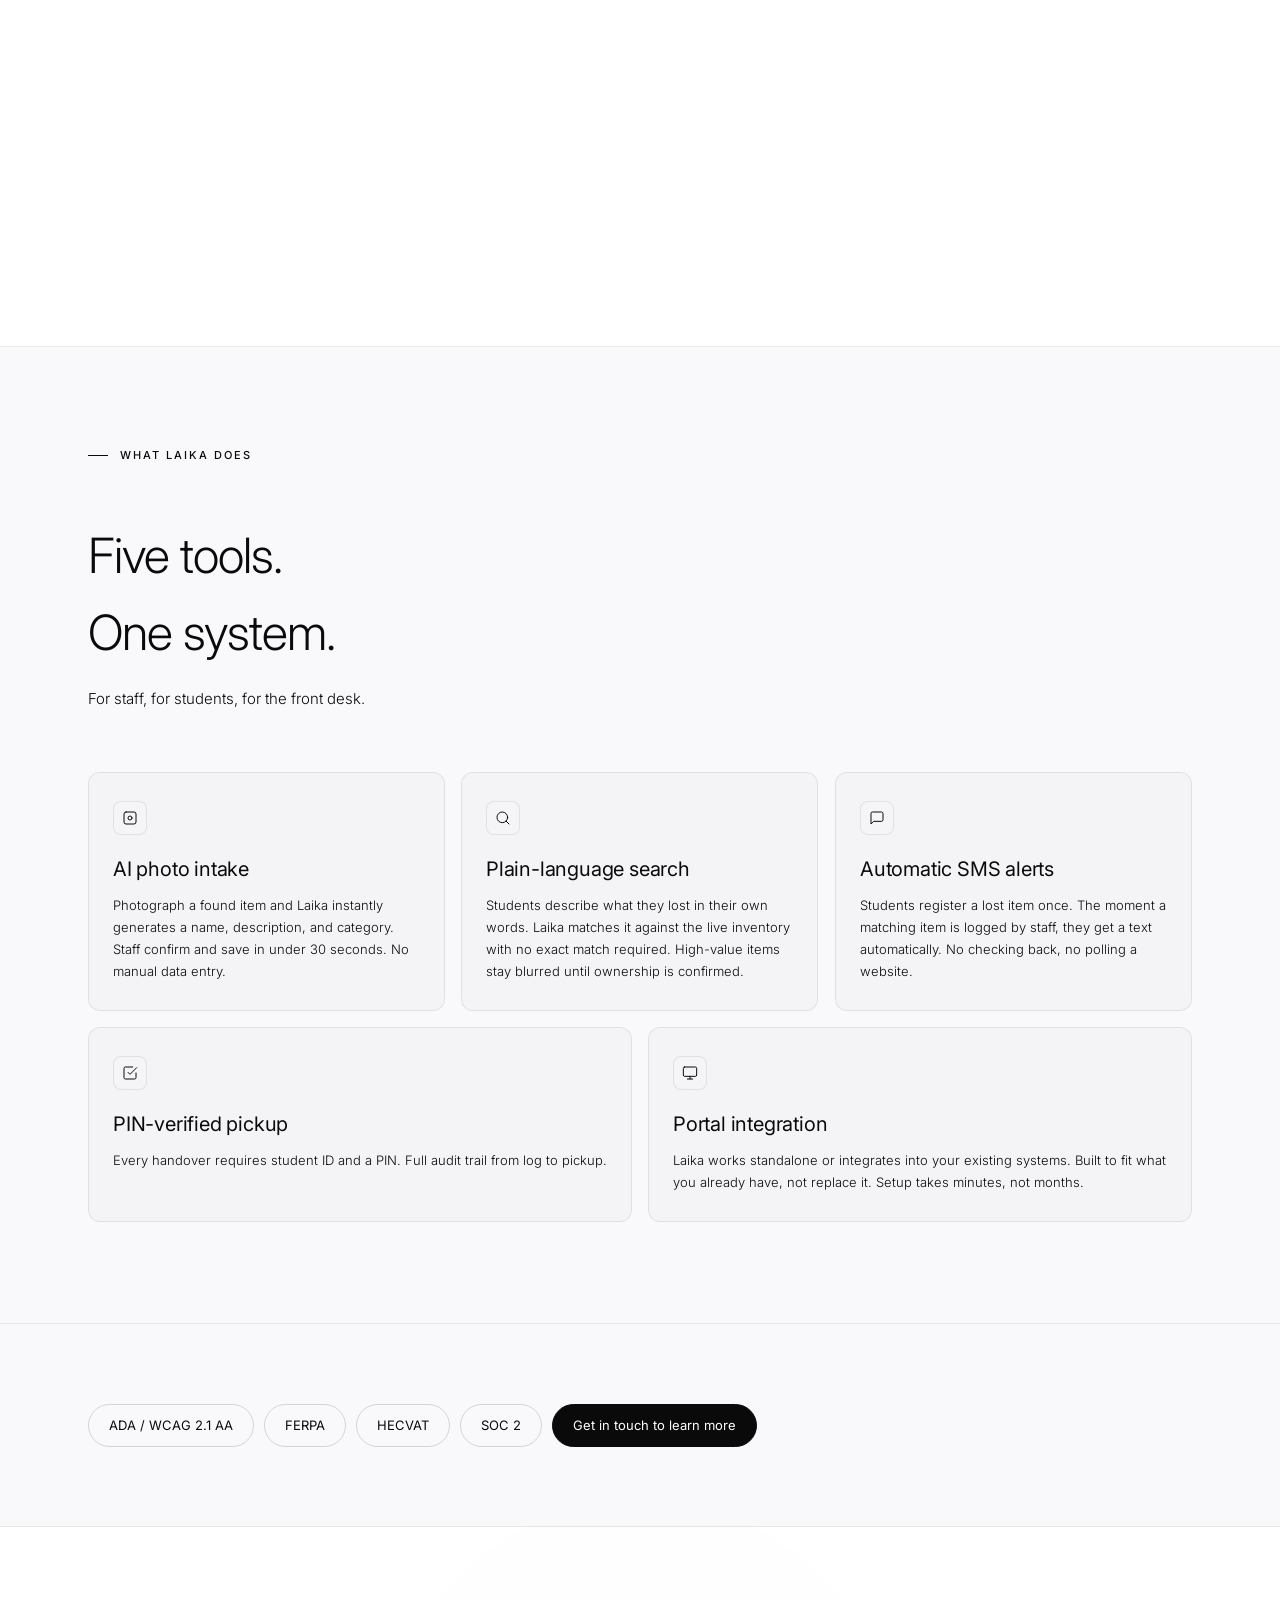
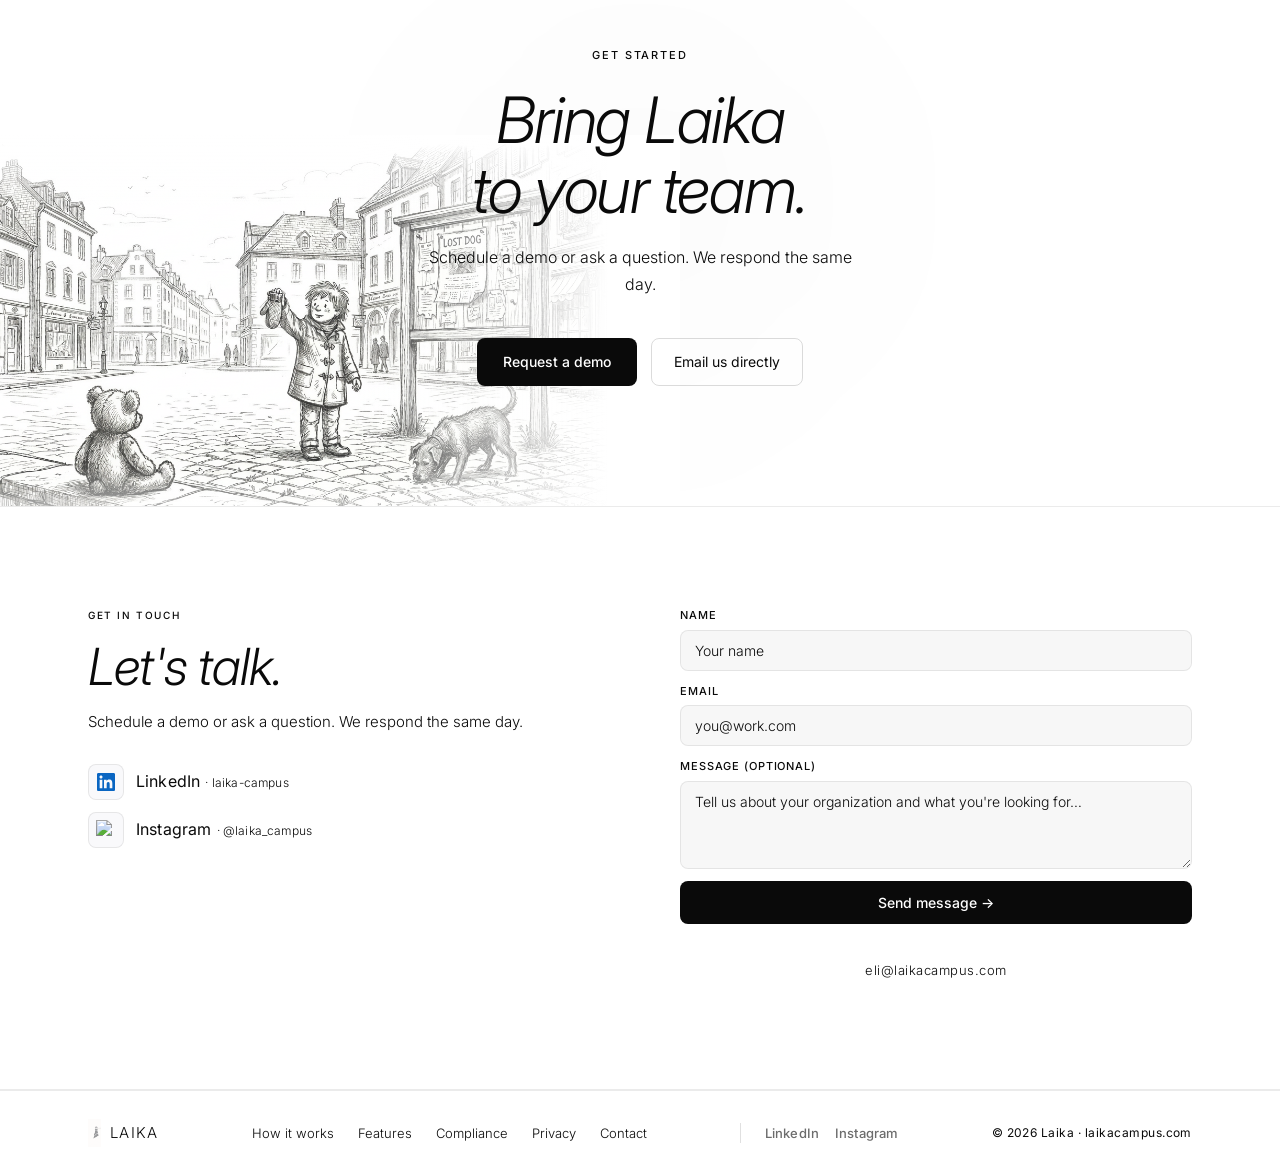
==== commit 079406e6: "copy(marketing): swap hero subtext to staff-hours pain point (#6) Co-authored-by: Claude Fable 5 <no" ====
--- a/index.html
+++ b/index.html
@@ -5,8 +5,7 @@
 <meta name="viewport" content="width=device-width, initial-scale=1.0">
 <title>Laika · Lost & Found for Universities</title>
 <meta name="description" content="Laika is modern lost and found infrastructure. Staff log items in 30 seconds. People find their things online. Ownership verified at pickup.">
-<link rel="preconnect" href="https://api.fontshare.com" crossorigin>
-<link href="https://api.fontshare.com/v2/css?f[]=satoshi@300,400,500,700,900&display=swap" rel="stylesheet">
+<link href="https://fonts.googleapis.com/css2?family=Cormorant+Garamond:ital,wght@1,300&family=Inter:ital,wght@0,300;0,400;0,500;0,600;1,300;1,400;1,500;1,600&display=swap" rel="stylesheet">
 <link rel="stylesheet" href="motion.css">
 <script>document.documentElement.classList.add('js-motion');</script>
 <style>
@@ -33,7 +32,7 @@
 body{
   background:var(--bg);
   color:var(--text);
-  font-family:'Satoshi',-apple-system,sans-serif;
+  font-family:'Inter',-apple-system,sans-serif;
   font-size:16px;
   line-height:1.6;
   -webkit-font-smoothing:antialiased;
@@ -133,9 +132,9 @@
 }
 
 .hero h1{
-  font-family:'Satoshi',sans-serif;
+  font-family:'Inter',sans-serif;
   font-size:clamp(52px,5.4vw,78px);
-  font-weight:400;line-height:1.0;
+  font-weight:300;line-height:1.0;
   letter-spacing:-0.03em;
   color:var(--text);
   margin-bottom:26px;
@@ -188,7 +187,7 @@
   animation:laika-up 0.6s 0.46s var(--motion-ease) both;
 }
 .hero-stat-num{
-  font-family:'Satoshi',sans-serif;
+  font-family:'Cormorant Garamond',serif;
   font-size:52px;font-weight:300;font-style:italic;
   color:var(--text);line-height:0.9;
 }
@@ -278,7 +277,7 @@
 .prob-bar-head::marker{display:none;}
 .prob-bar-hl{
   flex:1;display:flex;align-items:center;gap:24px;
-  font-family:'Satoshi',sans-serif;
+  font-family:'Inter',sans-serif;
   font-size:clamp(20px,2.2vw,28px);
   font-weight:300;color:var(--text);line-height:1.2;
 }
@@ -324,9 +323,9 @@
 }
 .mission-text{
   position:relative;z-index:1;
-  font-family:'Satoshi',sans-serif;
+  font-family:'Inter',sans-serif;
   font-size:clamp(32px,4.2vw,60px);
-  font-weight:400;font-style:italic;
+  font-weight:300;font-style:italic;
   color:var(--text);
   line-height:1.3;letter-spacing:-0.02em;
   max-width:820px;
@@ -344,12 +343,12 @@
   margin-bottom:60px;
 }
 .how-title{
-  font-family:'Satoshi',sans-serif;
+  font-family:'Inter',sans-serif;
   font-size:clamp(34px,3.8vw,50px);
-  font-weight:400;color:var(--text);letter-spacing:-0.02em;
+  font-weight:300;color:var(--text);letter-spacing:-0.02em;
 }
 .how-subtitle{
-  font-family:'Satoshi',sans-serif;
+  font-family:'Inter',sans-serif;
   font-size:15px;font-style:italic;
   font-weight:300;color:var(--text3);
 }
@@ -366,13 +365,13 @@
   border-bottom:1px solid var(--border);
 }
 .step-n{
-  font-family:'Satoshi',sans-serif;
+  font-family:'Inter',sans-serif;
   font-size:13px;font-style:italic;font-weight:300;
   color:var(--text3);align-self:start;padding-top:4px;
 }
 .step-info{padding-right:40px;}
 .step-name{
-  font-family:'Satoshi',sans-serif;
+  font-family:'Inter',sans-serif;
   font-size:22px;font-weight:400;
   color:var(--text);letter-spacing:-0.01em;
   line-height:1.25;margin-bottom:12px;
@@ -416,9 +415,9 @@
   margin-bottom:60px;
 }
 .feat-title{
-  font-family:'Satoshi',sans-serif;
+  font-family:'Inter',sans-serif;
   font-size:clamp(34px,3.8vw,50px);
-  font-weight:400;color:var(--text);
+  font-weight:300;color:var(--text);
   letter-spacing:-0.02em;margin-bottom:14px;
 }
 .feat-sub{
@@ -452,7 +451,7 @@
 }
 .feat-icon svg{width:16px;height:16px;stroke:var(--text2);fill:none;stroke-width:1.5;stroke-linecap:round;stroke-linejoin:round;}
 .feat-name{
-  font-family:'Satoshi',sans-serif;
+  font-family:'Inter',sans-serif;
   font-size:20px;font-weight:400;
   color:var(--text);letter-spacing:-0.01em;
   margin-bottom:9px;
@@ -487,64 +486,6 @@
 }
 .comp-tab-cta:hover{opacity:0.75;}
 
-/* ─── EXPANSION TEASER STRIP (top) ────────────────────────────────────────── */
-.teaser{
-  display:flex;align-items:center;justify-content:center;
-  gap:14px;flex-wrap:wrap;
-  padding:16px var(--pad);
-  background:var(--bg2);
-  border-top:1px solid var(--border);
-  border-bottom:1px solid var(--border);
-  text-align:center;text-decoration:none;
-  transition:background 0.18s;
-}
-.teaser:hover{background:var(--bg3);}
-.teaser-tag{
-  font-size:10px;font-weight:600;
-  letter-spacing:0.14em;text-transform:uppercase;
-  color:var(--bg);background:var(--accent);
-  padding:4px 10px;border-radius:100px;
-}
-.teaser-text{font-size:14px;font-weight:400;color:var(--text);}
-.teaser-link{font-size:14px;font-weight:500;color:var(--text);white-space:nowrap;}
-.teaser:hover .teaser-link{text-decoration:underline;}
-
-/* ─── WHAT'S NEXT / EXPANSION ─────────────────────────────────────────────── */
-.next{
-  padding:100px 0;
-  border-bottom:1px solid var(--border);
-  background:var(--bg3);
-  text-align:center;
-}
-.next-eyebrow{
-  font-size:11px;font-weight:500;
-  letter-spacing:0.18em;text-transform:uppercase;
-  color:var(--text3);margin-bottom:20px;
-}
-.next-title{
-  font-family:'Satoshi',sans-serif;
-  font-size:clamp(36px,4.6vw,60px);
-  font-weight:400;font-style:italic;
-  color:var(--text);line-height:1.1;
-  letter-spacing:-0.02em;margin-bottom:18px;
-}
-.next-sub{
-  font-size:16px;color:var(--text2);
-  font-weight:400;max-width:520px;
-  margin:0 auto 28px;line-height:1.7;
-}
-.next-venues{
-  display:flex;flex-wrap:wrap;gap:10px;
-  justify-content:center;
-  max-width:640px;margin:0 auto 36px;
-}
-.next-venues span{
-  font-size:13px;font-weight:400;color:var(--text);
-  border:1px solid rgba(0,0,0,0.15);
-  border-radius:100px;padding:8px 18px;
-}
-.next-btns{display:flex;justify-content:center;}
-
 /* ─── DEMO CTA ────────────────────────────────────────────────────────────── */
 .demo-cta{
   padding:120px 0;
@@ -583,9 +524,9 @@
   color:var(--text3);margin-bottom:20px;
 }
 .demo-cta-title{
-  font-family:'Satoshi',sans-serif;
+  font-family:'Inter',sans-serif;
   font-size:clamp(40px,5vw,66px);
-  font-weight:400;font-style:italic;
+  font-weight:300;font-style:italic;
   color:var(--text);line-height:1.1;
   letter-spacing:-0.02em;margin-bottom:18px;
   position:relative;z-index:1;
@@ -616,9 +557,9 @@
   color:var(--text3);margin-bottom:16px;
 }
 .contact-title{
-  font-family:'Satoshi',sans-serif;
+  font-family:'Inter',sans-serif;
   font-size:clamp(34px,4vw,52px);
-  font-weight:400;font-style:italic;
+  font-weight:300;font-style:italic;
   color:var(--text);line-height:1.06;
   letter-spacing:-0.02em;margin-bottom:16px;
 }
@@ -686,8 +627,8 @@
   font-size:13px;font-weight:300;
   color:var(--text2);margin:0;min-height:16px;text-align:center;
 }
-.cf-status.cf-ok{color:var(--text);}
-.cf-status.cf-err{color:var(--text);}
+.cf-status.cf-ok{color:#4ade80;}
+.cf-status.cf-err{color:#f87171;}
 .contact-email{
   display:block;text-align:center;
   font-size:13px;font-weight:300;
@@ -710,7 +651,7 @@
 .footer-logo{display:flex;align-items:center;gap:9px;}
 .footer-logo-mark{height:28px;width:auto;opacity:0.45;}
 .footer-logo-text{
-  font-family:'Satoshi',sans-serif;
+  font-family:'Inter',sans-serif;
   font-size:15px;font-weight:300;
   color:var(--text3);
   letter-spacing:0.08em;text-transform:uppercase;
@@ -846,13 +787,6 @@
   </div>
 </section>
 
-<!-- EXPANSION TEASER STRIP -->
-<a href="#contact" class="teaser reveal">
-  <span class="teaser-tag">Coming soon</span>
-  <span class="teaser-text">Lost and found for gyms, venues, and stadiums.</span>
-  <span class="teaser-link">Get on the waitlist →</span>
-</a>
-
 <!-- THE PROBLEM -->
 <section class="problem" id="problem">
   <div class="wrap">
@@ -1012,25 +946,6 @@
       <span class="comp-tab reveal">HECVAT</span>
       <span class="comp-tab reveal">SOC 2</span>
       <a href="#contact" class="comp-tab comp-tab-cta reveal">Get in touch to learn more</a>
-    </div>
-  </div>
-</section>
-
-<!-- WHAT'S NEXT / EXPANSION -->
-<section class="next" id="whats-next">
-  <div class="wrap">
-    <div class="next-eyebrow reveal">What's next</div>
-    <h2 class="next-title reveal">Built for campus.<br>Coming to every venue.</h2>
-    <p class="next-sub reveal">Gyms, stadiums, arenas, festivals. Anywhere crowds gather and things go missing, Laika is on the way. The same effortless lost and found, at any scale.</p>
-    <div class="next-venues reveal" data-stagger="60" aria-hidden="true">
-      <span class="reveal">Gyms</span>
-      <span class="reveal">Venues</span>
-      <span class="reveal">Stadiums</span>
-      <span class="reveal">Arenas</span>
-      <span class="reveal">Festivals</span>
-    </div>
-    <div class="next-btns reveal">
-      <a href="#contact" class="btn-primary">Join the waitlist</a>
     </div>
   </div>
 </section>
